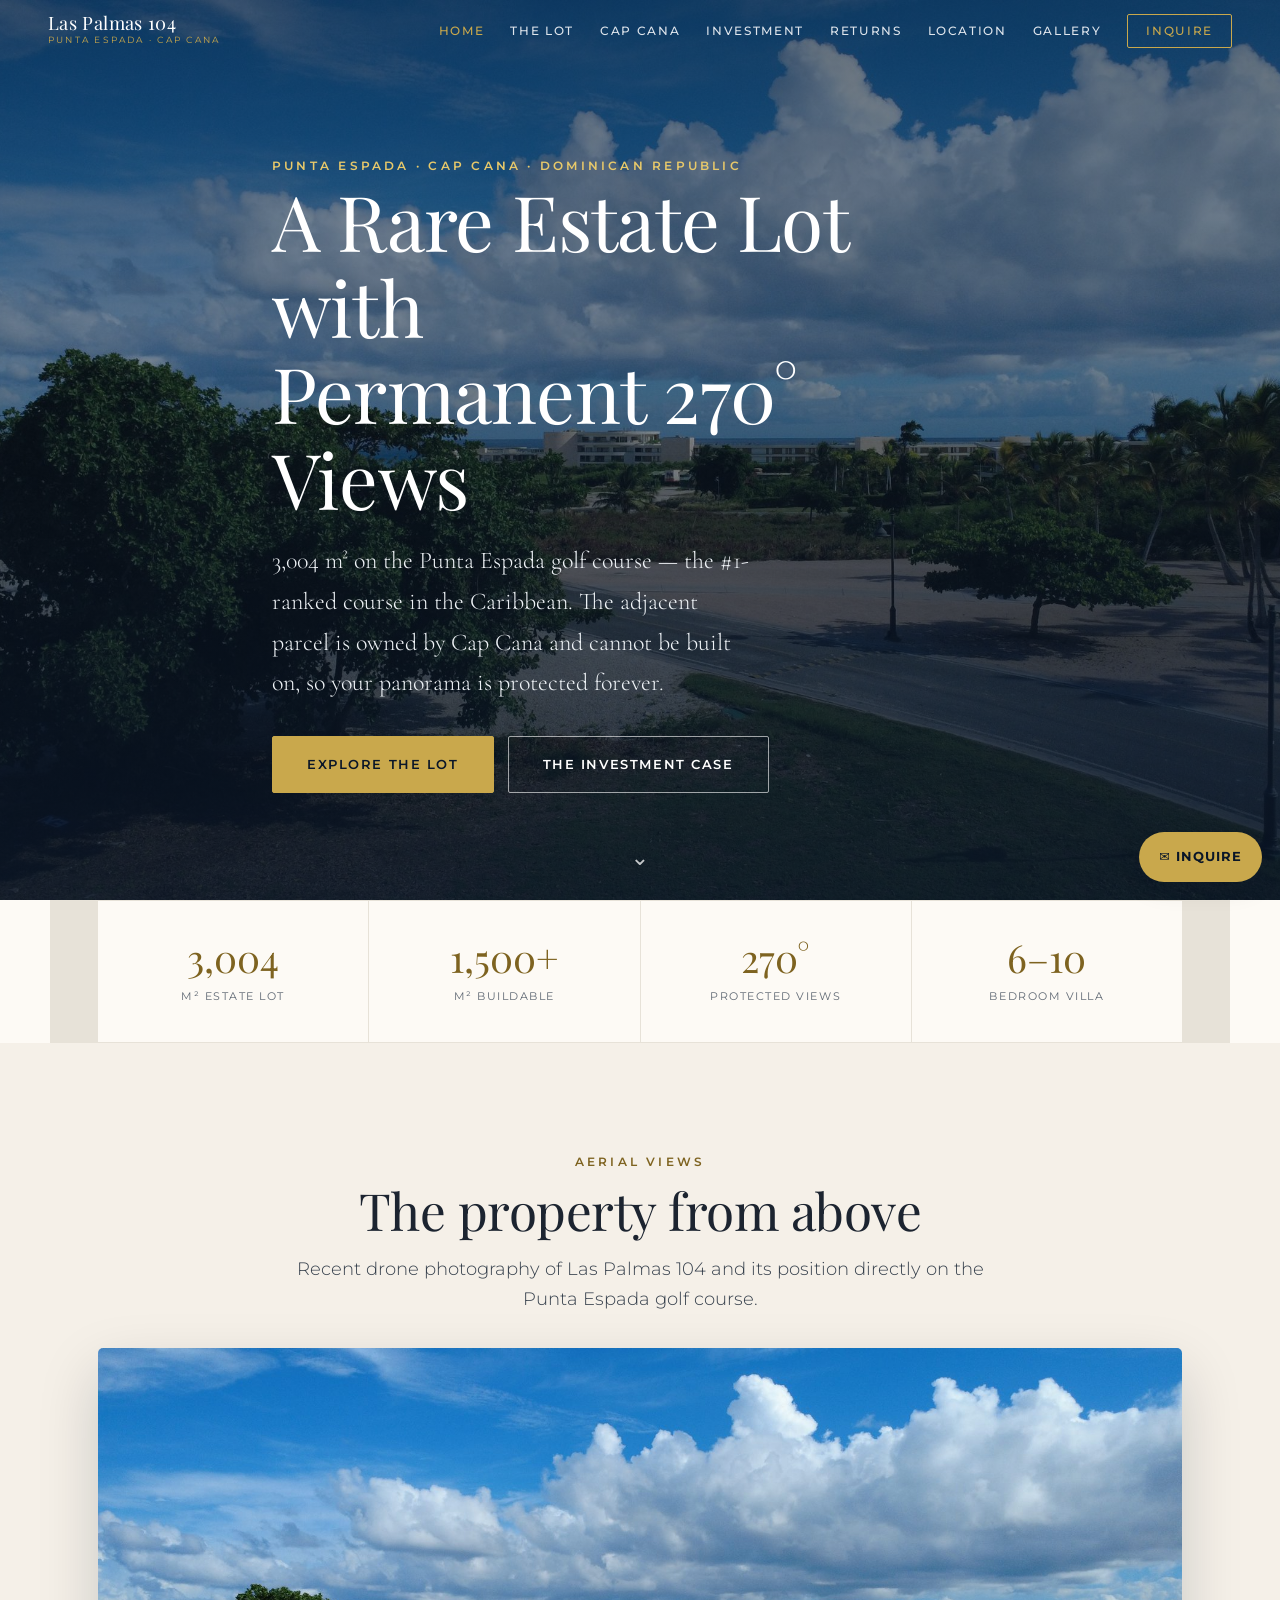
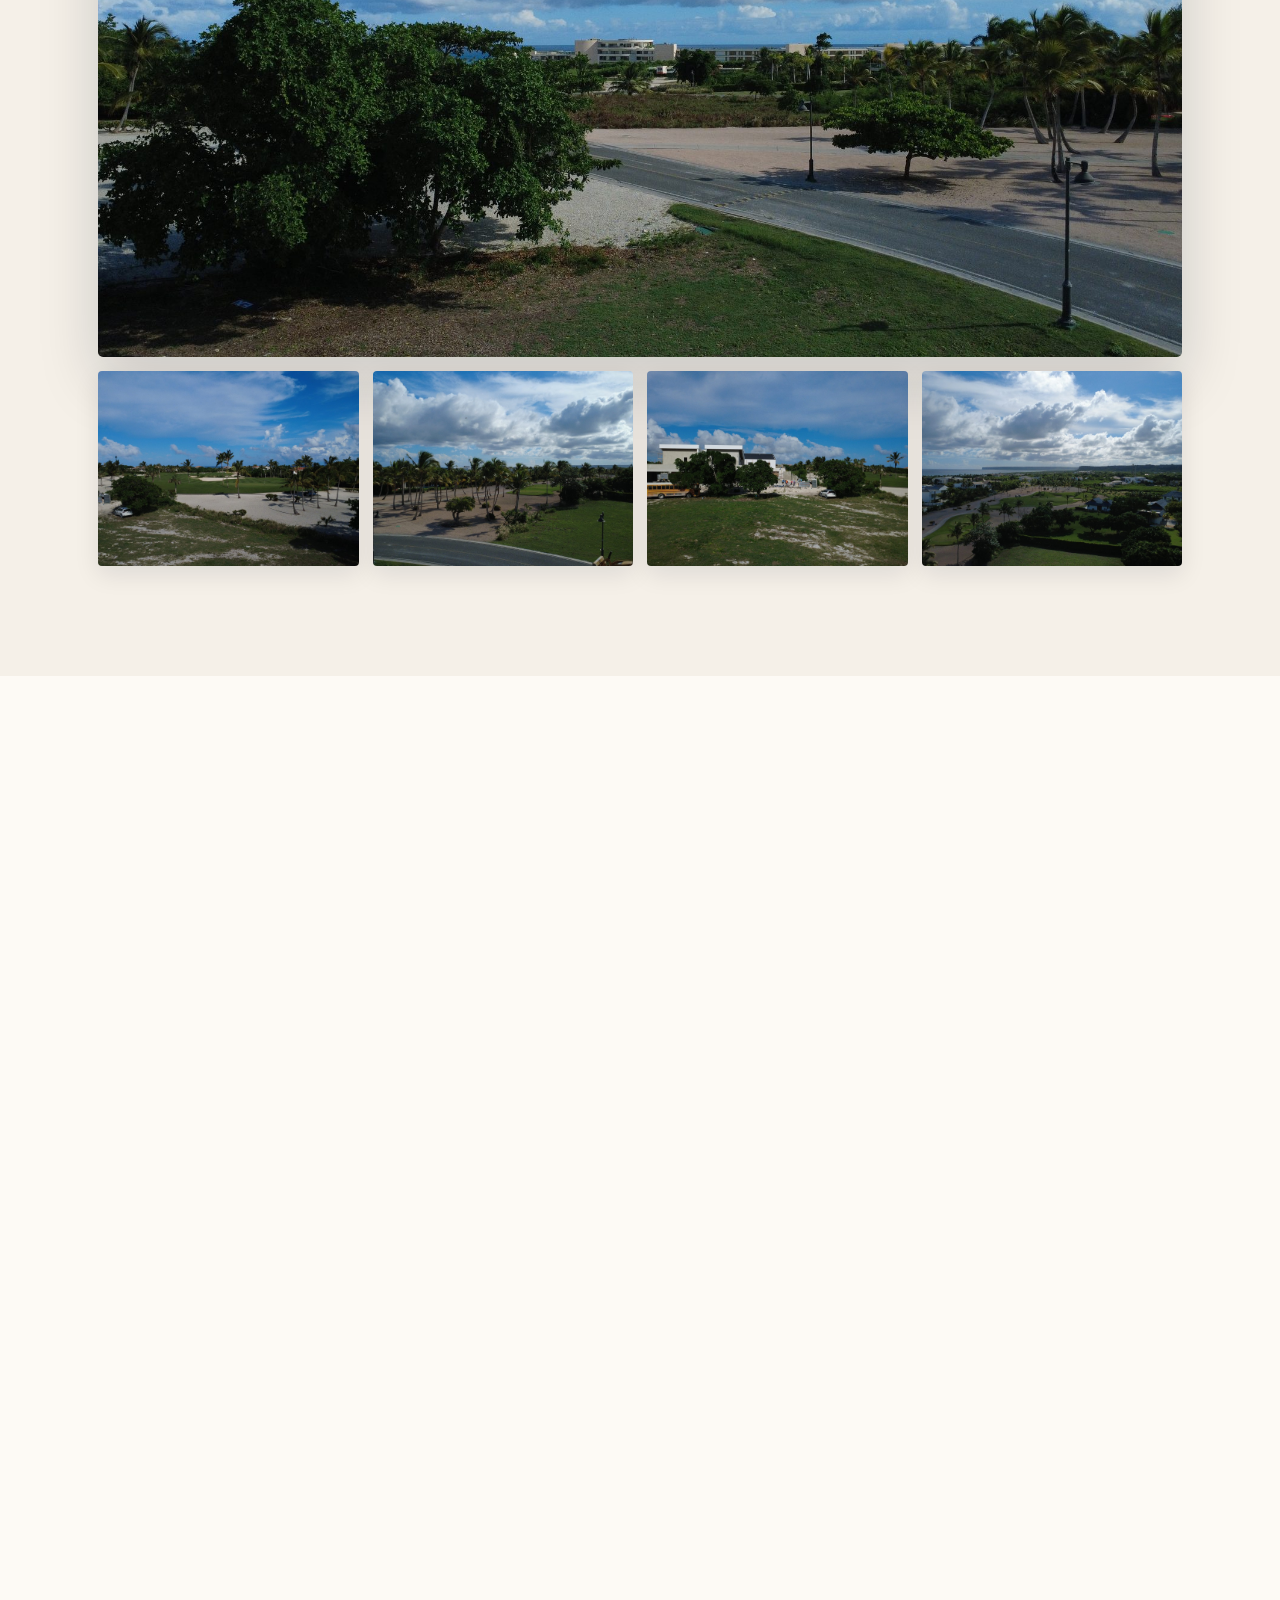
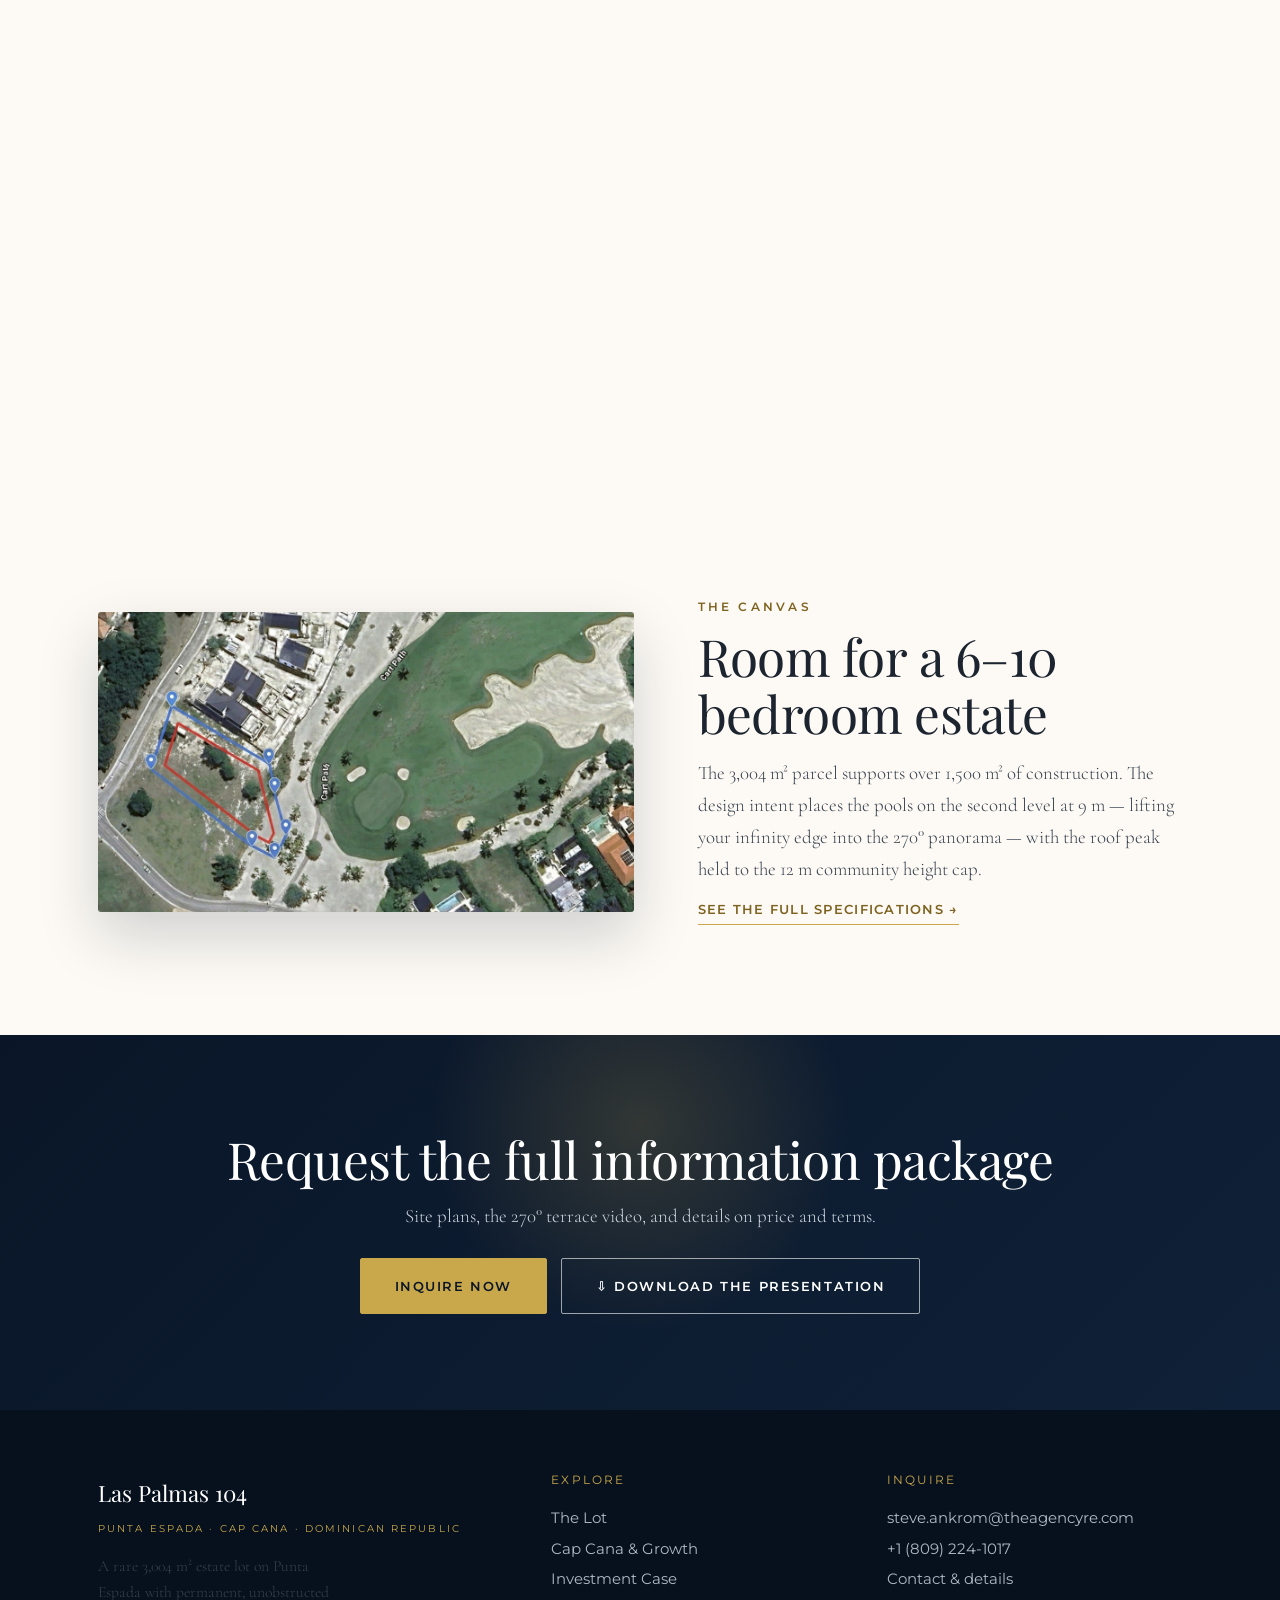
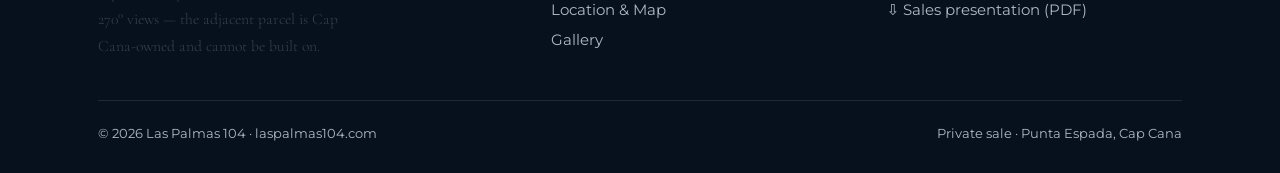
==== index.html @ 1656ba18 "Update all contact info to Steve Ankrom (The Agency), remove old email and 734 number" ====
<!DOCTYPE html>
<html lang="en">
<head>
<meta charset="UTF-8">
<meta name="viewport" content="width=device-width, initial-scale=1.0">
<title>Las Palmas 104 — Rare Estate Lot on Punta Espada, Cap Cana</title>
<meta name="description" content="A rare 3,004 m² estate lot on the Punta Espada golf course, Cap Cana — with permanent, unobstructed 270° views. Raw land in Cap Cana is nearly sold out.">
<link rel="canonical" href="https://www.laspalmas104.com/">
<meta name="robots" content="index, follow">
<meta property="og:type" content="website">
<meta property="og:title" content="Las Palmas 104 — Rare Estate Lot on Punta Espada, Cap Cana">
<meta property="og:description" content="A rare 3,004 m² estate lot on the Punta Espada golf course, Cap Cana — with permanent, unobstructed 270° views. Raw land in Cap Cana is nearly sold out.">
<meta property="og:image" content="https://www.laspalmas104.com/images/hero-lot-aerial.jpg">
<meta property="og:url" content="https://www.laspalmas104.com/">
<meta name="twitter:card" content="summary_large_image">
<link rel="stylesheet" href="assets/css/site.css">

</head>
<body>
<nav class="nav" id="nav">
  <a class="nav-logo" href="index.html"><span class="t">Las Palmas 104</span><span class="s">Punta Espada · Cap Cana</span></a>
  <ul class="nav-links"><li><a href="index.html" class="active">Home</a></li><li><a href="the-lot.html">The Lot</a></li><li><a href="cap-cana.html">Cap Cana</a></li><li><a href="investment.html">Investment</a></li><li><a href="returns.html">Returns</a></li><li><a href="location.html">Location</a></li><li><a href="gallery.html">Gallery</a></li><li><a class="nav-cta" href="contact.html">Inquire</a></li></ul>
  <button class="burger" aria-label="Menu"><span></span><span></span><span></span></button>
</nav>
<div class="mobile" id="mobile"><button class="close" aria-label="Close">&times;</button><a href="index.html">Home</a><a href="the-lot.html">The Lot</a><a href="cap-cana.html">Cap Cana</a><a href="investment.html">Investment</a><a href="returns.html">Returns</a><a href="location.html">Location</a><a href="gallery.html">Gallery</a><a href="contact.html">Contact</a></div>

<header class="hero">
  <div class="hero-bg" style="background-image:url('images/hero-property.jpg')"></div>
  <div class="hero-inner container">
    <p class="overline">Punta Espada · Cap Cana · Dominican Republic</p>
    <h1>A Rare Estate Lot with<br>Permanent 270&deg; Views</h1>
    <p class="lead">3,004 m&sup2; on the Punta Espada golf course — the #1-ranked course in the Caribbean. The adjacent parcel is owned by Cap Cana and cannot be built on, so your panorama is protected forever.</p>
    <div class="hero-cta">
      <a class="btn" href="the-lot.html">Explore the Lot</a>
      <a class="btn ghost" href="investment.html">The Investment Case</a>
    </div>
  </div>
  <div class="scroll-hint">&#8964;</div>
</header>

<section class="strip reveal">
  <div class="container strip-grid">
    <div><span class="n">3,004</span><span class="l">m&sup2; estate lot</span></div>
    <div><span class="n">1,500+</span><span class="l">m&sup2; buildable</span></div>
    <div><span class="n">270&deg;</span><span class="l">protected views</span></div>
    <div><span class="n">6&ndash;10</span><span class="l">bedroom villa</span></div>
  </div>
</section>

<section class="sec alt reveal">
  <div class="container">
    <p class="overline center">Aerial Views</p>
    <h2 class="center">The property from above</h2>
    <p class="fine center" style="font-size:1.1rem;color:#37414d;max-width:62ch;margin:6px auto 0">Recent drone photography of Las Palmas 104 and its position directly on the Punta Espada golf course.</p>
    <div class="drone-feature"><img src="images/drone-01.jpg" alt="Aerial drone view of Las Palmas 104 on Punta Espada" loading="lazy" data-lb></div>
    <div class="drone-rest">
      <img src="images/drone-02.jpg" alt="Drone view of Las Palmas 104 (2)" loading="lazy" data-lb>
      <img src="images/drone-03.jpg" alt="Drone view of Las Palmas 104 (3)" loading="lazy" data-lb>
      <img src="images/drone-04.jpg" alt="Drone view of Las Palmas 104 (4)" loading="lazy" data-lb>
      <img src="images/drone-05.jpg" alt="Drone view of Las Palmas 104 (5)" loading="lazy" data-lb>
    </div>
  </div>
</section>
<div class="lb" id="lb"><button class="lb-close" aria-label="Close">&times;</button><img src="" alt=""></div>

<section class="sec reveal">
  <div class="container split">
    <div class="split-txt">
      <p class="overline">The Opportunity</p>
      <h2>The last of the raw land, in the best address in the Caribbean</h2>
      <p>Cap Cana is a ~30,000-acre gated resort community on the eastern tip of the Dominican Republic — home to Jack Nicklaus Signature golf, a world-class marina, and the region's finest beaches. After two decades of development, more than 90% of the community's property has already sold, and undeveloped land inside the gates has become genuinely scarce.</p>
      <p>Las Palmas 104 is one of the few remaining prime parcels directly on the Punta Espada golf course. Punta Espada land has appreciated 15% or more per year over the last five years, and with raw supply now nearly exhausted, the trajectory points in one direction.</p>
      <a class="txt-link" href="cap-cana.html">See how Cap Cana has grown &rarr;</a>
    </div>
    <div class="split-img"><img src="images/gallery-01.jpg" alt="View from Las Palmas 104, Punta Espada" loading="lazy"></div>
  </div>
</section>

<section class="sec alt reveal">
  <div class="container">
    <p class="overline center">Why This Lot</p>
    <h2 class="center">Three things you cannot buy anywhere else</h2>
    <div class="cards3">
      <div class="card"><div class="ic">&#128506;</div><h3>Permanent 270&deg; views</h3><p>The parcel between Lot 104 and the road is owned by Cap Cana and is non-buildable. Your sightlines over the course and coastline can never be walled off — a rarity even in Cap Cana.</p></div>
      <div class="card"><div class="ic">&#127942;</div><h3>On the #1 course</h3><p>Punta Espada is ranked the #1 golf course in the Caribbean &amp; Mexico by GolfWeek — a Jack Nicklaus Signature layout with eight holes on the Caribbean Sea, right at your door.</p></div>
      <div class="card"><div class="ic">&#128200;</div><h3>A market still climbing</h3><p>DR tourism has roughly doubled in a decade and Cap Cana real estate has reported ~15%/yr appreciation. Raw land is the scarcest asset left.</p></div>
    </div>
  </div>
</section>

<section class="sec reveal">
  <div class="container split rev">
    <div class="split-img"><img src="images/lot-setbacks.jpg" alt="Las Palmas 104 lot lines and setbacks on Punta Espada" loading="lazy"></div>
    <div class="split-txt">
      <p class="overline">The Canvas</p>
      <h2>Room for a 6&ndash;10 bedroom estate</h2>
      <p>The 3,004 m&sup2; parcel supports over 1,500 m&sup2; of construction. The design intent places the pools on the second level at 9 m — lifting your infinity edge into the 270&deg; panorama — with the roof peak held to the 12 m community height cap.</p>
      <a class="txt-link" href="the-lot.html">See the full specifications &rarr;</a>
    </div>
  </div>
</section>

<section class="cta-band reveal">
  <div class="container">
    <h2>Request the full information package</h2>
    <p>Site plans, the 270&deg; terrace video, and details on price and terms.</p>
    <div class="cta-btns"><a class="btn" href="contact.html">Inquire Now</a><a class="btn ghost" href="downloads/Las-Palmas-104-Sales-Presentation.pdf" download>&#8681; Download the Presentation</a></div>
  </div>
</section>

<footer class="foot">
  <div class="container">
    <div class="foot-grid">
      <div class="brand"><span class="t">Las Palmas 104</span><br><span class="s">Punta Espada · Cap Cana · Dominican Republic</span>
        <p>A rare 3,004 m² estate lot on Punta Espada with permanent, unobstructed 270° views — the adjacent parcel is Cap Cana-owned and cannot be built on.</p></div>
      <div><h4>Explore</h4><a href="the-lot.html">The Lot</a><br><a href="cap-cana.html">Cap Cana &amp; Growth</a><br><a href="investment.html">Investment Case</a><br><a href="location.html">Location &amp; Map</a><br><a href="gallery.html">Gallery</a></div>
      <div><h4>Inquire</h4><a href="mailto:steve.ankrom@theagencyre.com?subject=Las%20Palmas%20104%20inquiry">steve.ankrom@theagencyre.com</a><br><a href="tel:+18092241017" target="_blank" rel="noopener">+1 (809) 224-1017</a><br><a href="contact.html">Contact &amp; details</a><br><a href="downloads/Las-Palmas-104-Sales-Presentation.pdf" download>&#8681; Sales presentation (PDF)</a></div>
    </div>
    <div class="foot-bot"><span>&copy; 2026 Las Palmas 104 · laspalmas104.com</span><span>Private sale · Punta Espada, Cap Cana</span></div>
  </div>
</footer>
<div class="float-cta"><a href="contact.html">&#9993; Inquire</a></div>
<script src="assets/js/site.js"></script>

</body>
</html>
---- assets/css/site.css ----
/* ============================================================
   LAS PALMAS 104 · Punta Espada, Cap Cana
   Sales-forward marketing site — brand-aligned with Villa Espada
   ============================================================ */
@import url('https://fonts.googleapis.com/css2?family=Cormorant+Garamond:ital,wght@0,300;0,400;0,500;0,600;1,400&family=Montserrat:wght@300;400;500;600;700&family=Playfair+Display:ital,wght@0,400;0,500;0,700;1,400&display=swap');

:root{
  --navy:#0A1628; --navy-2:#0F2138; --teal:#0E4D64;
  --gold:#C9A84C; --gold-lt:#E8C96A; --gold-dk:#7E6320;
  --cream:#F5F0E8; --ivory:#FDFAF5; --white:#fff;
  --ink:#1c2430; --gray:#5f6873; --line:#e7e2d8;
  --f-display:'Playfair Display',Georgia,serif;
  --f-serif:'Cormorant Garamond',Georgia,serif;
  --f-sans:'Montserrat',system-ui,sans-serif;
  --shadow:0 24px 60px rgba(10,22,40,.18);
  --shadow-sm:0 8px 24px rgba(10,22,40,.10);
  --maxw:1180px; --t:.4s cubic-bezier(.25,.46,.45,.94);
}
*,*::before,*::after{box-sizing:border-box;margin:0;padding:0}
html{scroll-behavior:smooth;font-size:16px}
body{font-family:var(--f-sans);background:var(--ivory);color:var(--ink);line-height:1.7;overflow-x:hidden;-webkit-font-smoothing:antialiased}
img{max-width:100%;display:block}
a{color:inherit;text-decoration:none}
ul{list-style:none}
.container{max-width:var(--maxw);margin:0 auto;padding:0 clamp(20px,5vw,48px)}
h1,h2,h3,h4{font-family:var(--f-display);font-weight:400;line-height:1.12;letter-spacing:-.01em}
h1{font-size:clamp(2.6rem,6vw,5rem)}
h2{font-size:clamp(2rem,4vw,3.2rem)}
h3{font-size:clamp(1.3rem,2.4vw,1.9rem)}
p{font-family:var(--f-serif);font-size:1.18rem;font-weight:300;color:#37414d}
.lead{font-size:clamp(1.25rem,2vw,1.5rem);color:#2b3540}
.overline{font-family:var(--f-sans);font-size:.72rem;font-weight:600;letter-spacing:.28em;text-transform:uppercase;color:var(--gold-dk)}
.overline.on-dark{color:var(--gold)}
.rule{width:64px;height:2px;background:linear-gradient(90deg,var(--gold),var(--gold-lt));margin:18px 0;border:0}
.center .rule{margin-left:auto;margin-right:auto}
.center{text-align:center}
.eyebrow-num{font-family:var(--f-display);font-size:clamp(2.4rem,5vw,3.6rem);color:var(--gold-dk);line-height:1}
.muted{color:var(--gray)}
.small{font-size:.85rem}
section{padding:clamp(64px,9vw,110px) 0}
.bg-cream{background:var(--cream)}
.bg-ivory{background:var(--ivory)}
.bg-navy{background:var(--navy);color:#eef2f6}
.bg-navy h1,.bg-navy h2,.bg-navy h3{color:#fff}
.bg-navy p{color:#c3ccd6}

/* ---- buttons ---- */
.btn{display:inline-block;font-family:var(--f-sans);font-weight:600;font-size:.82rem;letter-spacing:.12em;text-transform:uppercase;padding:16px 34px;border-radius:2px;transition:var(--t);cursor:pointer;border:1px solid transparent}
.btn-gold{background:var(--gold);color:var(--navy)}
.btn-gold:hover{background:var(--gold-lt);transform:translateY(-2px);box-shadow:var(--shadow-sm)}
.btn-ghost{border-color:rgba(255,255,255,.5);color:#fff}
.btn-ghost:hover{background:#fff;color:var(--navy)}
.btn-outline{border-color:var(--navy);color:var(--navy)}
.btn-outline:hover{background:var(--navy);color:#fff}

/* ---- nav ---- */
.nav{position:fixed;top:0;left:0;right:0;z-index:100;display:flex;align-items:center;justify-content:space-between;padding:14px clamp(20px,5vw,48px);background:rgba(10,22,40,.0);transition:var(--t)}
.nav.solid{background:rgba(10,22,40,.92);backdrop-filter:blur(12px);box-shadow:0 2px 24px rgba(0,0,0,.25)}
.nav-logo{display:flex;flex-direction:column;line-height:1}
.nav-logo .t{font-family:var(--f-display);font-size:1.15rem;color:#fff;letter-spacing:.02em}
.nav-logo .s{font-family:var(--f-sans);font-size:.58rem;letter-spacing:.24em;text-transform:uppercase;color:var(--gold);margin-top:3px}
.nav-links{display:flex;gap:26px;align-items:center}
.nav-links a{font-family:var(--f-sans);font-size:.74rem;font-weight:500;letter-spacing:.14em;text-transform:uppercase;color:#dfe5ec;transition:var(--t)}
.nav-links a:hover,.nav-links a.active{color:var(--gold)}
.nav-cta{border:1px solid var(--gold);color:var(--gold)!important;padding:9px 18px;border-radius:2px}
.nav-cta:hover{background:var(--gold);color:var(--navy)!important}
.burger{display:none;flex-direction:column;gap:5px;background:none;border:0;cursor:pointer;padding:6px}
.burger span{width:26px;height:2px;background:#fff;transition:var(--t)}
.mobile{position:fixed;inset:0;background:var(--navy);z-index:99;transform:translateX(100%);transition:var(--t);display:flex;flex-direction:column;justify-content:center;align-items:center;gap:22px}
.mobile.open{transform:translateX(0)}
.mobile a{font-family:var(--f-display);font-size:1.6rem;color:#eef2f6}
.mobile a:hover{color:var(--gold)}
.mobile .close{position:absolute;top:22px;right:26px;font-size:2rem;color:#fff;background:none;border:0;cursor:pointer}

/* ---- hero ---- */
.hero{position:relative;min-height:100vh;display:flex;align-items:center;color:#fff;overflow:hidden}
.hero-bg{position:absolute;inset:0;z-index:0}
.hero-bg img{width:100%;height:100%;object-fit:cover}
.hero-bg::after{content:"";position:absolute;inset:0;background:linear-gradient(180deg,rgba(10,22,40,.62),rgba(10,22,40,.42) 40%,rgba(10,22,40,.82))}
.hero-inner{position:relative;z-index:2;padding:120px 0 70px}
.hero h1{color:#fff;max-width:16ch}
.hero .lead{color:#eef2f6;max-width:44ch;margin:20px 0 32px}
.hero-tag{font-family:var(--f-sans);font-size:.75rem;letter-spacing:.3em;text-transform:uppercase;color:var(--gold-lt);margin-bottom:20px}
.hero-cta{display:flex;gap:14px;flex-wrap:wrap}
.scroll-cue{position:absolute;bottom:26px;left:50%;transform:translateX(-50%);z-index:2;color:#fff;font-size:.68rem;letter-spacing:.24em;text-transform:uppercase;opacity:.8;animation:bob 2.4s ease-in-out infinite}
@keyframes bob{0%,100%{transform:translate(-50%,0)}50%{transform:translate(-50%,8px)}}

/* ---- page hero (interior) ---- */
.phero{position:relative;padding:150px 0 70px;color:#fff;background:var(--navy);overflow:hidden}
.phero::before{content:"";position:absolute;inset:0;background:radial-gradient(1200px 500px at 80% -10%,rgba(201,168,76,.18),transparent 60%)}
.phero .container{position:relative;z-index:2}
.phero h1{color:#fff;max-width:20ch}
.phero p{color:#c3ccd6;max-width:60ch;margin-top:16px}

/* ---- stat strip ---- */
.stats{display:grid;grid-template-columns:repeat(4,1fr);gap:1px;background:var(--line)}
.stats .cell{background:var(--ivory);padding:34px 22px;text-align:center}
.bg-navy .stats{background:rgba(255,255,255,.08)}
.bg-navy .stats .cell{background:var(--navy)}
.stat-num{font-family:var(--f-display);font-size:clamp(2rem,4vw,2.9rem);color:var(--gold-dk);line-height:1}
.bg-navy .stat-num{color:var(--gold)}
.stat-lab{font-family:var(--f-sans);font-size:.7rem;letter-spacing:.16em;text-transform:uppercase;color:var(--gray);margin-top:10px}
.bg-navy .stat-lab{color:#9fb0c0}

/* ---- generic grids/cards ---- */
.grid{display:grid;gap:30px}
.g2{grid-template-columns:repeat(2,1fr)}
.g3{grid-template-columns:repeat(3,1fr)}
.split{display:grid;grid-template-columns:1.05fr .95fr;gap:clamp(30px,5vw,68px);align-items:center}
.split.rev .media{order:2}
.media img{width:100%;border-radius:3px;box-shadow:var(--shadow)}
.card{background:var(--white);border:1px solid var(--line);border-radius:4px;overflow:hidden;transition:var(--t)}
.card:hover{transform:translateY(-4px);box-shadow:var(--shadow)}
.card img{width:100%;aspect-ratio:16/10;object-fit:cover}
.card .body{padding:24px 24px 28px}
.card h3{font-size:1.35rem;margin-bottom:8px}
.card p{font-size:1.02rem}
.tag{display:inline-block;font-family:var(--f-sans);font-size:.64rem;font-weight:600;letter-spacing:.14em;text-transform:uppercase;color:var(--gold-dk);background:var(--cream);padding:6px 11px;border-radius:100px;margin-bottom:12px}

/* spec list */
.specs{display:grid;grid-template-columns:repeat(2,1fr);gap:1px;background:var(--line);border:1px solid var(--line)}
.specs .item{background:var(--white);padding:26px 24px}
.specs .k{font-family:var(--f-sans);font-size:.68rem;letter-spacing:.16em;text-transform:uppercase;color:var(--gray)}
.specs .v{font-family:var(--f-display);font-size:1.5rem;color:var(--navy);margin-top:6px}
.specs .v small{font-family:var(--f-serif);font-size:1rem;color:var(--gray)}

/* feature callout */
.callout{background:linear-gradient(135deg,var(--navy),var(--navy-2));color:#fff;border-radius:4px;padding:clamp(30px,5vw,54px);position:relative;overflow:hidden}
.callout::after{content:"";position:absolute;right:-60px;top:-60px;width:240px;height:240px;border-radius:50%;background:radial-gradient(circle,rgba(201,168,76,.28),transparent 70%)}
.callout h3{color:#fff}
.callout p{color:#cdd6df}

/* table */
.tbl{width:100%;border-collapse:collapse;font-family:var(--f-sans);font-size:.95rem;background:#fff}
.tbl th,.tbl td{padding:15px 16px;text-align:left;border-bottom:1px solid var(--line)}
.tbl thead th{background:var(--navy);color:#fff;font-size:.7rem;letter-spacing:.12em;text-transform:uppercase;font-weight:600}
.tbl tbody tr:nth-child(even){background:var(--cream)}
.tbl td:first-child{font-weight:600;color:var(--navy)}
.tbl .hi{color:var(--gold-dk);font-weight:700}

/* gallery */
.gallery{columns:3;column-gap:14px}
.gallery img{width:100%;margin-bottom:14px;border-radius:3px;break-inside:avoid;cursor:zoom-in;transition:var(--t)}
.gallery img:hover{opacity:.92;transform:scale(.995)}

/* video */
.vgrid{display:grid;grid-template-columns:repeat(2,1fr);gap:26px}
.vframe{position:relative;padding-bottom:56.25%;height:0;border-radius:4px;overflow:hidden;box-shadow:var(--shadow-sm);background:#000}
.vframe iframe{position:absolute;inset:0;width:100%;height:100%;border:0}
.vlink{display:flex;align-items:center;gap:14px;background:#fff;border:1px solid var(--line);border-radius:4px;padding:18px 22px;transition:var(--t)}
.vlink:hover{border-color:var(--gold);box-shadow:var(--shadow-sm)}
.vlink .play{flex:0 0 46px;height:46px;border-radius:50%;background:var(--navy);color:var(--gold);display:flex;align-items:center;justify-content:center;font-size:1rem}
.vlink b{font-family:var(--f-sans);font-size:.95rem}
.vlink span{display:block;color:var(--gray);font-size:.82rem;font-family:var(--f-sans)}

/* lightbox */
.lb{position:fixed;inset:0;background:rgba(6,12,22,.94);z-index:200;display:none;align-items:center;justify-content:center;padding:30px}
.lb.open{display:flex}
.lb img{max-width:92vw;max-height:88vh;border-radius:3px;box-shadow:var(--shadow)}
.lb .x{position:absolute;top:20px;right:26px;color:#fff;font-size:2rem;cursor:pointer;background:none;border:0}

/* map */
.map-chips{display:flex;gap:8px;flex-wrap:wrap;justify-content:center;margin-bottom:22px}
.chip{border:1px solid var(--line);background:#fff;cursor:pointer;font-family:var(--f-sans);font-weight:600;font-size:.72rem;letter-spacing:.08em;padding:9px 16px;border-radius:100px;color:#333;transition:var(--t)}
.chip:hover{border-color:var(--gold)}
.chip.on{background:var(--navy);color:#fff;border-color:var(--navy)}
#ccmap{width:100%;height:66vh;min-height:460px;border-radius:4px;box-shadow:var(--shadow-sm);background:#dfe6ea}
.mk{width:16px;height:16px;border-radius:50%;border:2.5px solid #fff;box-shadow:0 2px 8px rgba(0,0,0,.35);cursor:pointer;transition:transform .2s}
.mk:hover{transform:scale(1.4)}
.mk-lot{width:26px;height:26px;border-radius:50%;background:var(--gold);border:3px solid #fff;box-shadow:0 2px 12px rgba(0,0,0,.45);cursor:pointer;position:relative}
.mk-lot::after{content:"";position:absolute;inset:-9px;border-radius:50%;border:2px solid var(--gold);animation:pulse 2.2s ease-out infinite}
@keyframes pulse{0%{transform:scale(.6);opacity:.9}100%{transform:scale(1.6);opacity:0}}
.maplibregl-popup{max-width:280px!important}
.maplibregl-popup-content{padding:0;border-radius:10px;overflow:hidden;box-shadow:var(--shadow);font-family:var(--f-sans)}
.maplibregl-popup-content .pb{padding:13px 15px 15px}
.maplibregl-popup-content h4{font-family:var(--f-display);font-size:1.05rem;margin-bottom:4px}
.maplibregl-popup-content p{font-family:var(--f-serif);font-size:.95rem;margin:0;color:#555}
.pop-tag{display:inline-block;font-size:.6rem;font-weight:700;letter-spacing:.1em;text-transform:uppercase;color:var(--gold-dk);background:var(--cream);padding:4px 8px;border-radius:100px;margin-bottom:7px}

/* disclaimer */
.disc{background:var(--cream);border-left:3px solid var(--gold);padding:20px 24px;font-family:var(--f-sans);font-size:.85rem;color:#4a5560;border-radius:0 4px 4px 0}

/* footer */
.foot{background:#07101d;color:#aeb9c5;padding:64px 0 28px}
.foot-grid{display:grid;grid-template-columns:1.4fr 1fr 1fr;gap:40px;margin-bottom:40px}
.foot h4{font-family:var(--f-sans);font-size:.72rem;letter-spacing:.18em;text-transform:uppercase;color:var(--gold);margin-bottom:16px}
.foot a{color:#aeb9c5;font-size:.95rem;line-height:2;transition:var(--t)}
.foot a:hover{color:#fff}
.foot .brand .t{font-family:var(--f-display);font-size:1.4rem;color:#fff}
.foot .brand .s{font-family:var(--f-sans);font-size:.6rem;letter-spacing:.22em;text-transform:uppercase;color:var(--gold)}
.foot .brand p{font-size:.98rem;margin-top:14px;max-width:36ch}
.foot-bot{border-top:1px solid rgba(255,255,255,.1);padding-top:22px;display:flex;justify-content:space-between;flex-wrap:wrap;gap:10px;font-size:.8rem;font-family:var(--f-sans)}

/* reveal */
.reveal{opacity:0;transform:translateY(26px);transition:opacity .8s ease,transform .8s ease}
.reveal.in{opacity:1;transform:none}

.float-cta{position:fixed;right:18px;bottom:18px;z-index:80}
.float-cta a{display:inline-flex;align-items:center;gap:8px;background:var(--gold);color:var(--navy);font-family:var(--f-sans);font-weight:700;font-size:.8rem;letter-spacing:.08em;text-transform:uppercase;padding:14px 20px;border-radius:100px;box-shadow:var(--shadow-sm)}

@media(max-width:900px){
  .g3,.g2,.split,.vgrid,.foot-grid{grid-template-columns:1fr}
  .split.rev .media{order:0}
  .stats{grid-template-columns:repeat(2,1fr)}
  .specs{grid-template-columns:1fr}
  .gallery{columns:2}
  .nav-links{display:none}
  .burger{display:flex}
}
@media(max-width:520px){
  .gallery{columns:1}
  .stats{grid-template-columns:1fr}
}

/* ============================================================
   ADDITIONS — align stylesheet with generated markup
   ============================================================ */

/* buttons: base is solid gold; .ghost is outline (light on dark bands) */
.btn{background:var(--gold);color:var(--navy);border-color:var(--gold)}
.btn:hover{background:var(--gold-lt);transform:translateY(-2px);box-shadow:var(--shadow-sm)}
.btn.ghost{background:transparent;border:1px solid var(--navy);color:var(--navy)}
.btn.ghost:hover{background:var(--navy);color:#fff}
.hero .btn.ghost,.cta-band .btn.ghost,.phero .btn.ghost{border-color:rgba(255,255,255,.6);color:#fff}
.hero .btn.ghost:hover,.cta-band .btn.ghost:hover,.phero .btn.ghost:hover{background:#fff;color:var(--navy)}

/* section helpers */
.sec{}
.sec.alt,.strip.alt{background:var(--cream)}
.narrow{max-width:840px;margin-left:auto;margin-right:auto}
.center{text-align:center}
h2.center{margin-bottom:14px}
.overline.center{display:block;margin-bottom:10px}
.fine{font-family:var(--f-sans);font-size:.8rem;color:var(--gray);margin-top:14px}
.fine.center{text-align:center}
.txt-link{display:inline-block;margin-top:14px;font-family:var(--f-sans);font-size:.8rem;font-weight:600;letter-spacing:.1em;text-transform:uppercase;color:var(--gold-dk);border-bottom:1px solid var(--gold);padding-bottom:3px;transition:var(--t)}
.txt-link:hover{color:var(--navy)}

/* hero refinements */
.hero .overline,.phero .overline,.cta-band .overline{color:var(--gold-lt)}
.scroll-hint{position:absolute;bottom:24px;left:50%;transform:translateX(-50%);z-index:2;color:#fff;font-size:1.4rem;opacity:.75;animation:bob 2.4s ease-in-out infinite}
.phero.short{padding:140px 0 60px}

/* stat strips */
.strip{padding:0}
.strip .strip-grid{display:grid;grid-template-columns:repeat(4,1fr);gap:1px;background:var(--line);border-block:1px solid var(--line)}
.strip.alt .strip-grid{background:#e5ddcd}
.strip-grid>div{background:var(--ivory);padding:36px 20px;text-align:center}
.strip.alt .strip-grid>div{background:var(--cream)}
.strip-grid .n{display:block;font-family:var(--f-display);font-size:clamp(1.5rem,3vw,2.4rem);color:var(--gold-dk);line-height:1.05}
.strip-grid .l{display:block;font-family:var(--f-sans);font-size:.68rem;letter-spacing:.14em;text-transform:uppercase;color:var(--gray);margin-top:10px}

/* split image treatment */
.split-img img{border-radius:3px;box-shadow:var(--shadow);width:100%}
.split-txt .overline{display:block;margin-bottom:10px}
.split-txt h2{margin-bottom:14px}
.split-txt p+p{margin-top:14px}

/* 3-up cards */
.cards3{display:grid;grid-template-columns:repeat(3,1fr);gap:28px;margin-top:36px}
.cards3 .card{background:#fff;border:1px solid var(--line);border-radius:4px;overflow:hidden;transition:var(--t)}
.cards3 .card:hover{transform:translateY(-4px);box-shadow:var(--shadow)}
.card .ic{font-size:2rem;padding:26px 24px 0}
.card h3{padding:0 24px;margin:12px 0 8px;font-size:1.35rem}
.card p{padding:0 24px 26px;font-size:1.02rem}
.card.img img{aspect-ratio:16/10;object-fit:cover;width:100%}
.card.img .card-b{padding:22px 24px 26px}
.card.img .card-b h3{padding:0;margin:0 0 8px}
.card.img .card-b p{padding:0}

/* specs */
.specs .spec{background:#fff;padding:26px 24px}

/* callout */
.callout{display:flex;gap:22px;align-items:flex-start}
.callout-ic{font-size:2rem;line-height:1;flex:0 0 auto}
.callout h3{margin-bottom:8px}

/* two-image figures */
.two-img{display:grid;grid-template-columns:1fr 1fr;gap:26px;margin-top:36px}
.two-img figure{background:#fff;border:1px solid var(--line);border-radius:4px;overflow:hidden}
.two-img img{width:100%;cursor:zoom-in}
.two-img figcaption{font-family:var(--f-sans);font-size:.82rem;color:var(--gray);padding:14px 18px}

/* video */
.videos{display:grid;grid-template-columns:1fr 1fr;gap:26px;margin-top:36px}
.vlinks{display:flex;flex-wrap:wrap;gap:14px 30px;justify-content:center;margin-top:26px}
.vlinks a{font-family:var(--f-sans);font-size:.82rem;font-weight:600;letter-spacing:.08em;text-transform:uppercase;color:var(--gold-dk)}
.vlinks a:hover{color:var(--navy)}
.vlink-card{display:flex;background:linear-gradient(135deg,var(--navy),var(--navy-2));border-radius:4px;overflow:hidden;padding:clamp(30px,5vw,50px)}
.vlink-card .overline{color:var(--gold-lt);display:block;margin-bottom:10px}
.vlink-card h2{color:#fff;margin-bottom:12px}
.vlink-card p{color:#cdd6df;margin-bottom:22px;max-width:52ch}

/* masonry gallery */
.masonry{columns:3;column-gap:14px}
.masonry img{width:100%;margin-bottom:14px;border-radius:3px;break-inside:avoid;cursor:zoom-in;transition:var(--t)}
.masonry img:hover{opacity:.92}
.lb-close{position:absolute;top:20px;right:26px;color:#fff;font-size:2rem;cursor:pointer;background:none;border:0;z-index:2}

/* map chips */
.chips{display:flex;gap:8px;flex-wrap:wrap;justify-content:center;margin-bottom:22px}
.chip.active{background:var(--navy);color:#fff;border-color:var(--navy)}
.ccmap{width:100%;height:66vh;min-height:460px;border-radius:4px;box-shadow:var(--shadow-sm);background:#dfe6ea}

/* distances */
.dist-grid{display:grid;grid-template-columns:repeat(3,1fr);gap:1px;background:var(--line);border:1px solid var(--line);margin-top:36px}
.dist{background:#fff;padding:22px 24px;display:flex;flex-direction:column;gap:4px}
.dist .k{font-family:var(--f-serif);font-size:1.15rem;color:var(--navy)}
.dist .v{font-family:var(--f-sans);font-size:.75rem;font-weight:600;letter-spacing:.1em;text-transform:uppercase;color:var(--gold-dk)}

/* table highlight row */
.tbl tr.hl{background:#f4e9c9}
.tbl tr.hl td{color:var(--navy)}
.tbl tr.hl td:first-child{color:var(--gold-dk)}

/* CTA band */
.cta-band{background:linear-gradient(135deg,var(--navy),var(--navy-2));color:#fff;text-align:center;padding:clamp(56px,8vw,96px) 0;position:relative;overflow:hidden}
.cta-band::after{content:"";position:absolute;left:50%;top:-120px;width:420px;height:420px;transform:translateX(-50%);border-radius:50%;background:radial-gradient(circle,rgba(201,168,76,.20),transparent 70%)}
.cta-band .container{position:relative;z-index:2}
.cta-band h2{color:#fff;margin-bottom:12px}
.cta-band p{color:#cdd6df;margin-bottom:26px}

/* contact */
.contact-btns{display:flex;flex-wrap:wrap;gap:14px;margin:24px 0 8px}
.panel{background:#fff;border:1px solid var(--line);border-radius:4px;padding:30px 32px}
.panel h3{margin-bottom:16px}
.ticks li{font-family:var(--f-serif);font-size:1.1rem;padding:9px 0 9px 30px;position:relative;border-bottom:1px solid var(--line)}
.ticks li:last-child{border-bottom:0}
.ticks li::before{content:"\2713";position:absolute;left:0;color:var(--gold-dk);font-weight:700}

@media(max-width:900px){
  .cards3,.two-img,.videos,.dist-grid{grid-template-columns:1fr}
  .strip .strip-grid{grid-template-columns:repeat(2,1fr)}
  .masonry{columns:2}
  .vlink-card{flex-direction:column}
}
@media(max-width:520px){
  .masonry{columns:1}
  .strip .strip-grid{grid-template-columns:1fr}
}

/* background sizing + legibility scrims for inline background-image headers */
.hero-bg{background-size:cover;background-position:center;background-repeat:no-repeat}
.phero{background-size:cover;background-position:center;background-repeat:no-repeat}
.phero::before{background:linear-gradient(180deg,rgba(10,22,40,.55),rgba(10,22,40,.78)),radial-gradient(1200px 500px at 80% -10%,rgba(201,168,76,.20),transparent 60%)}

/* ============ Returns calculator ============ */
.calc{display:grid;grid-template-columns:minmax(0,430px) 1fr;gap:40px;align-items:start}
.calc-inputs{background:#fff;border:1px solid var(--line);border-radius:6px;padding:30px 28px}
.calc-inputs>.overline{display:block;margin-bottom:6px}
.calc-inputs h2{font-size:1.8rem;margin-bottom:22px}
.fld{margin-bottom:20px}
.fld-top{display:flex;justify-content:space-between;align-items:center;margin-bottom:9px;gap:12px}
.fld label{font-family:var(--f-sans);font-size:.82rem;font-weight:600;letter-spacing:.02em;color:var(--navy)}
.fld label .opt{color:var(--gray);font-weight:500;font-size:.74rem}
.num{display:inline-flex;align-items:center;gap:2px;font-family:var(--f-sans);background:var(--cream);border:1px solid var(--line);border-radius:4px;padding:4px 9px}
.num>span{color:var(--gold-dk);font-weight:700;font-size:.9rem}
.num input{width:100px;border:0;background:transparent;font-family:var(--f-sans);font-weight:700;font-size:.92rem;color:var(--navy);text-align:right;-moz-appearance:textfield}
.num.wide input{width:112px}
.num.sm input{width:50px}
.num input:focus{outline:none}
.num .suf{font-size:.76rem;color:var(--gray);font-weight:600;margin-left:2px}
.num input::-webkit-outer-spin-button,.num input::-webkit-inner-spin-button{-webkit-appearance:none;margin:0}
input[type=range]{width:100%;accent-color:var(--gold);cursor:pointer;height:4px;margin:0}
#reset{margin-top:8px;font-size:.72rem;padding:12px 22px}

.calc-out{position:sticky;top:88px}
.rhero{background:linear-gradient(135deg,var(--navy),var(--navy-2));color:#fff;border-radius:6px;padding:30px 32px;text-align:center;position:relative;overflow:hidden}
.rhero::after{content:"";position:absolute;right:-70px;top:-70px;width:220px;height:220px;border-radius:50%;background:radial-gradient(circle,rgba(201,168,76,.30),transparent 70%)}
.rhero .overline{color:var(--gold-lt);display:block;margin-bottom:8px;position:relative;z-index:2}
.rhero .big{font-family:var(--f-display);font-size:clamp(2.4rem,5vw,3.4rem);color:#fff;line-height:1;position:relative;z-index:2}
.rhero .rsub{font-family:var(--f-sans);font-size:.9rem;color:#cdd6df;margin-top:12px;position:relative;z-index:2}
.rhero .rsub b{color:var(--gold-lt);font-weight:700}
.bd{background:#fff;border:1px solid var(--line);border-radius:6px;margin-top:18px;overflow:hidden}
.bd-row{display:flex;justify-content:space-between;gap:16px;padding:12px 22px;font-family:var(--f-sans);font-size:.92rem;border-bottom:1px solid var(--line)}
.bd-row span:first-child{color:var(--gray)}
.bd-row span:last-child{font-weight:600;color:var(--navy)}
.bd-row.total{background:var(--cream)}
.bd-row.total span{color:var(--navy);font-weight:700}
.bd-row.profit{background:#faf4e2}
.bd-row.profit span:last-child{color:var(--gold-dk);font-weight:800}
.bd-row:last-child{border-bottom:0}
.bars{margin-top:18px;display:flex;flex-direction:column;gap:12px}
.bar{display:flex;align-items:center;gap:12px}
.bar .bl{flex:0 0 72px;font-family:var(--f-sans);font-size:.7rem;letter-spacing:.1em;text-transform:uppercase;color:var(--gray)}
.track{flex:1;height:16px;background:#eef1f4;border-radius:100px;overflow:hidden;display:flex}
.fill{height:100%;transition:width .25s ease}
.fill.inv{background:var(--navy)}
.fill.res{background:#5b6b7d}
.fill.prof{background:linear-gradient(90deg,var(--gold),var(--gold-lt))}
.calc-out .fine{padding:0 4px}
@media(max-width:900px){.calc{grid-template-columns:1fr}.calc-out{position:static}}

/* ============ Drone showcase ============ */
.drone-feature{margin-top:34px}
.drone-feature img{width:100%;border-radius:5px;cursor:zoom-in;box-shadow:var(--shadow);display:block}
.drone-rest{display:grid;grid-template-columns:repeat(4,1fr);gap:14px;margin-top:14px}
.drone-rest img{width:100%;aspect-ratio:4/3;object-fit:cover;border-radius:4px;cursor:zoom-in;box-shadow:var(--shadow-sm);transition:var(--t)}
.drone-rest img:hover,.drone-feature img:hover{opacity:.93}
@media(max-width:700px){.drone-rest{grid-template-columns:repeat(2,1fr)}}

/* paired CTA buttons */
.cta-btns{display:flex;gap:14px;justify-content:center;flex-wrap:wrap}
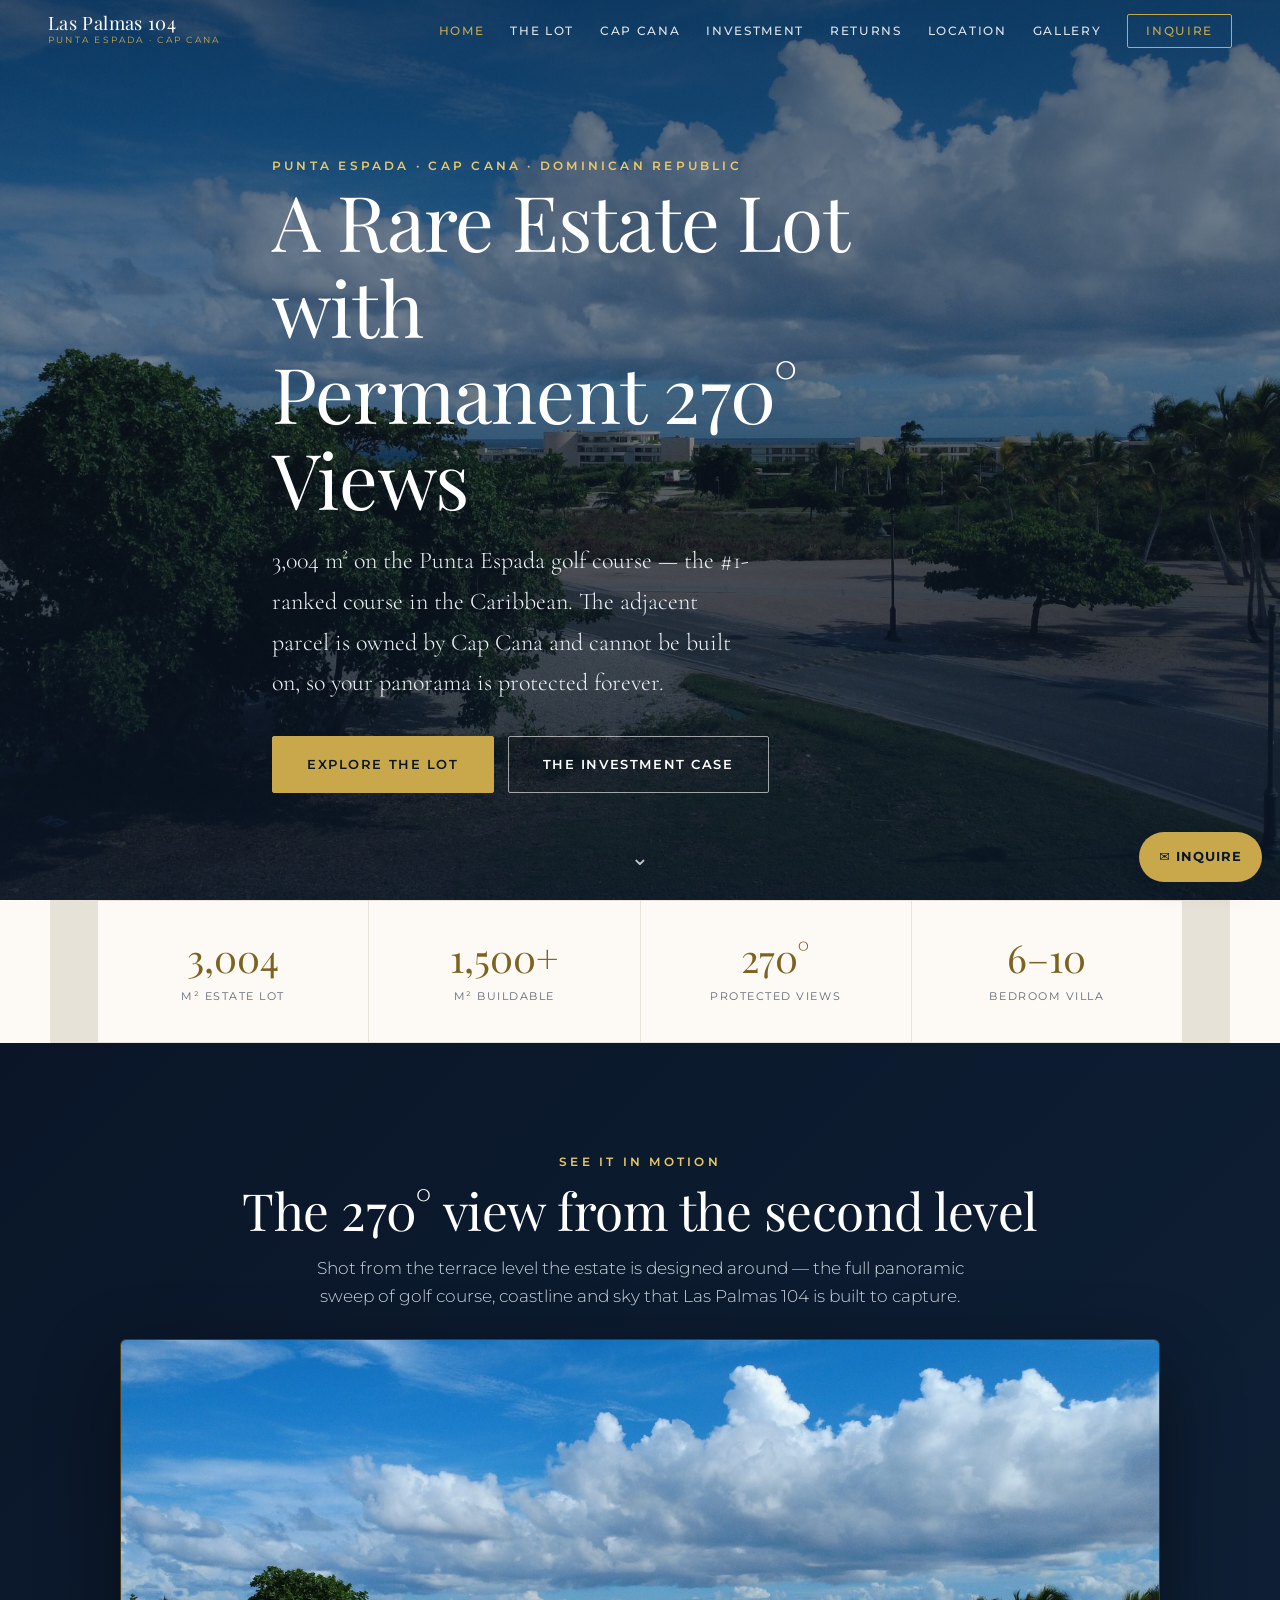
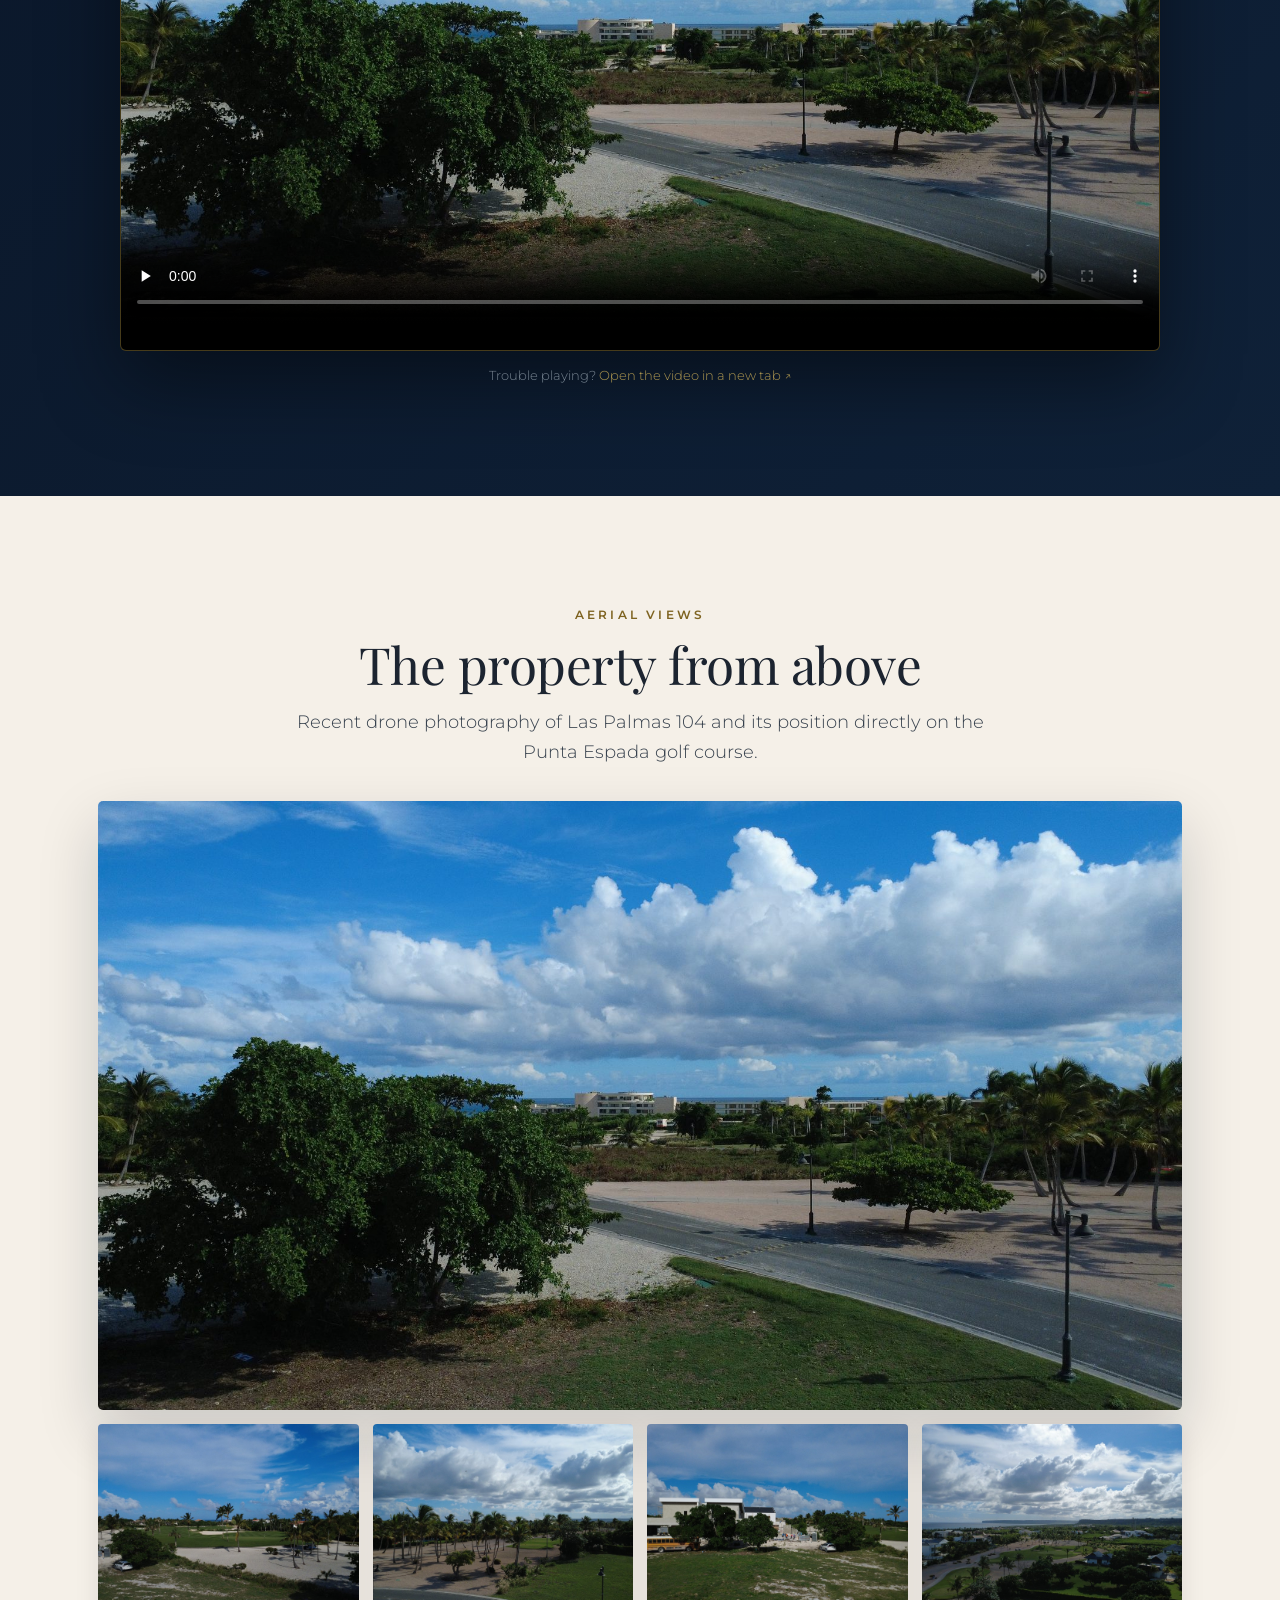
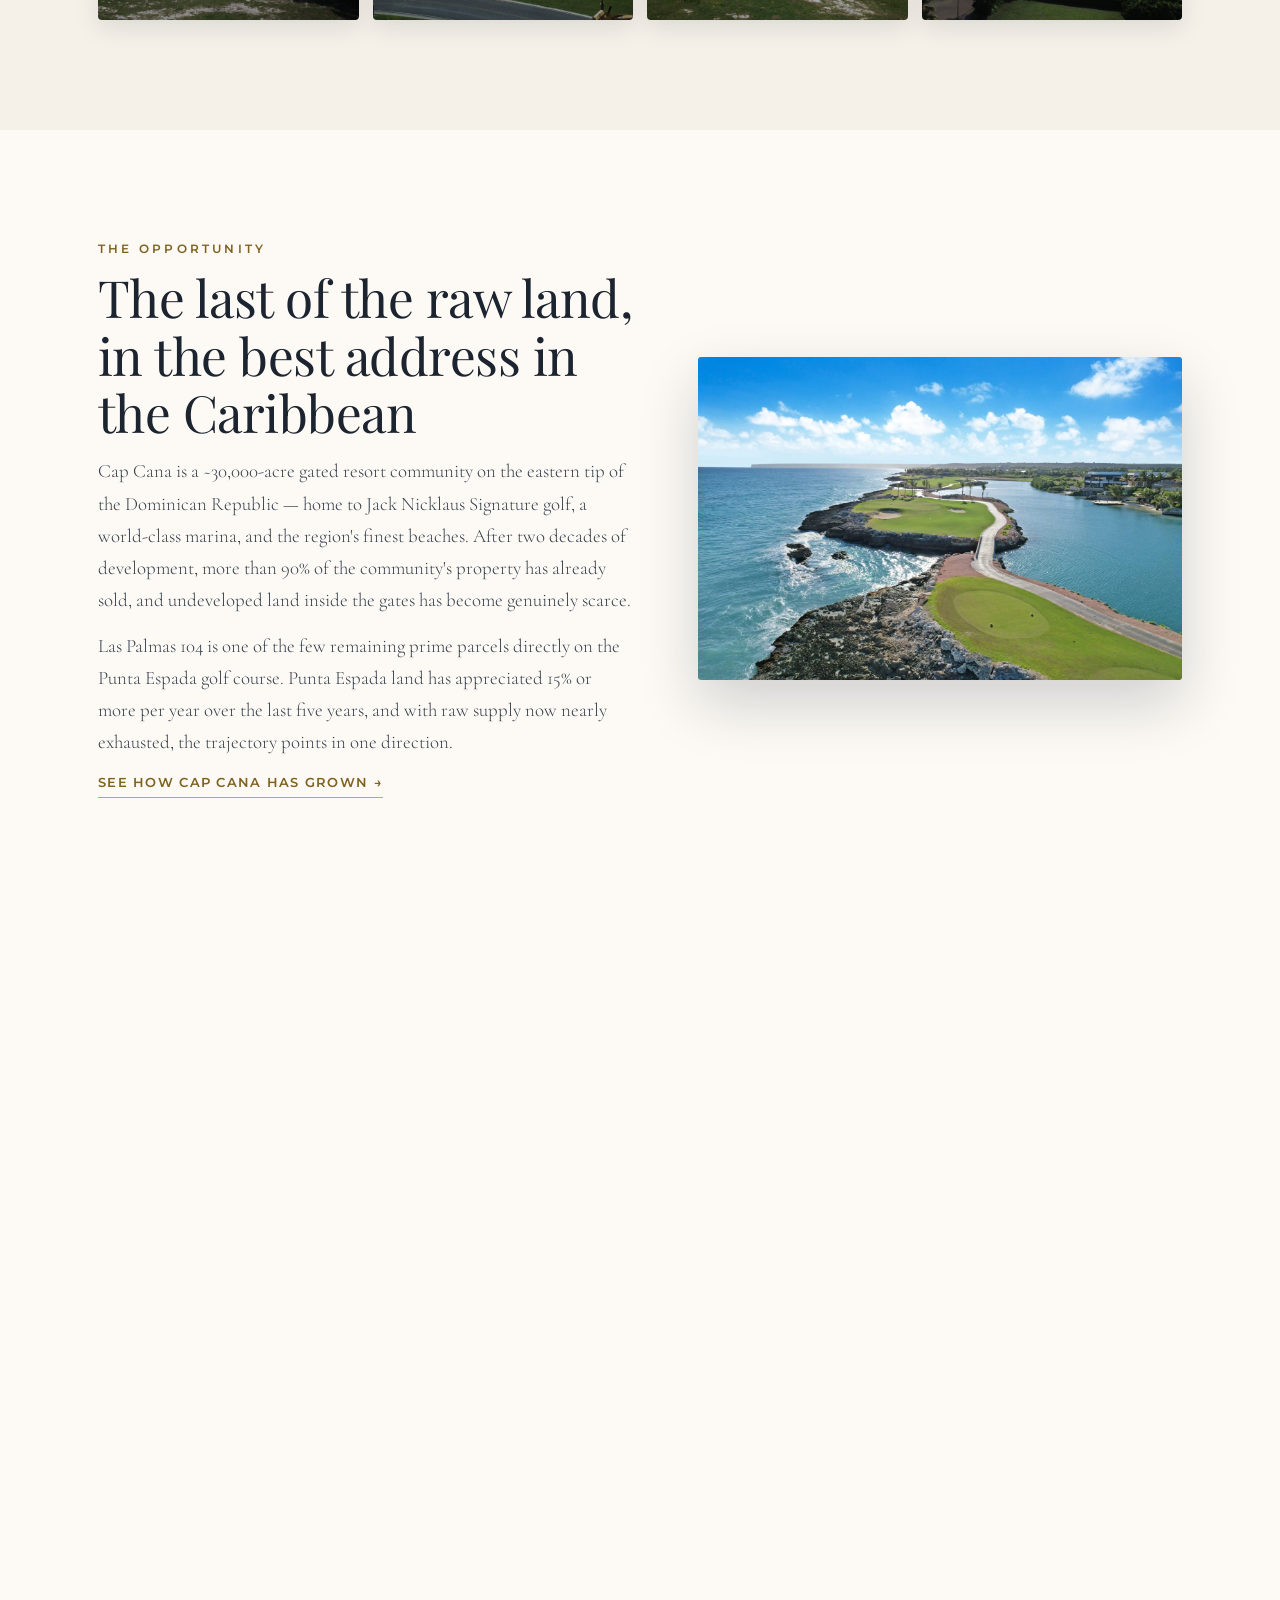
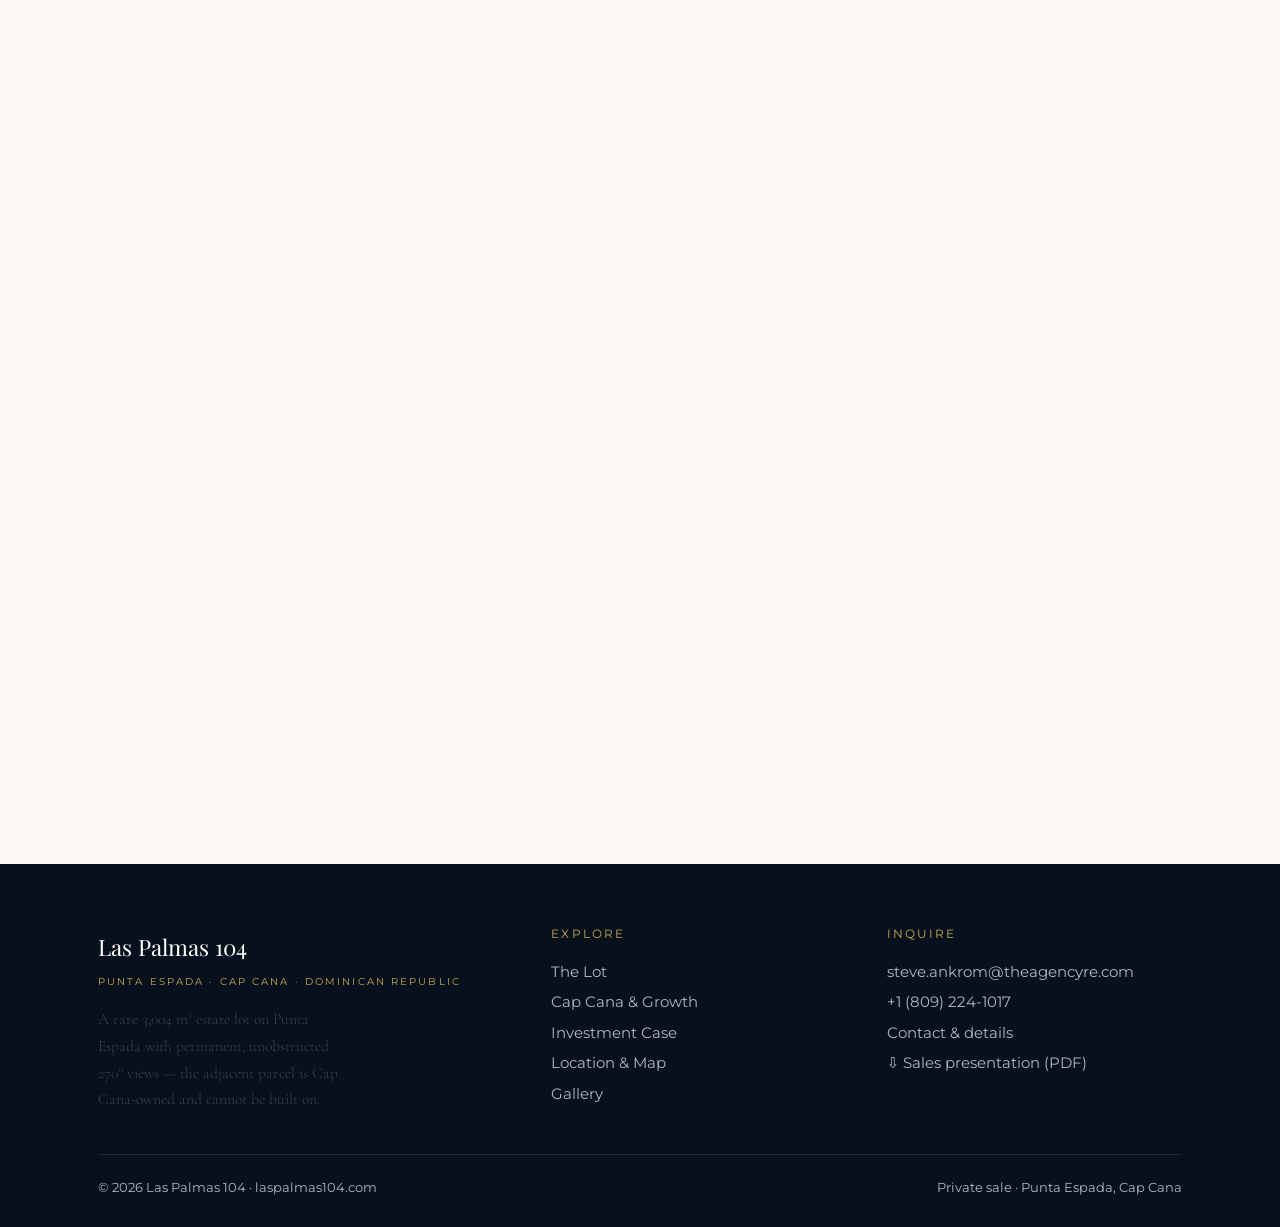
==== commit 6291440b: "Make drone video prominent: inline players on home, the-lot, gallery" ====
--- a/index.html
+++ b/index.html
@@ -44,6 +44,20 @@
     <div><span class="n">1,500+</span><span class="l">m&sup2; buildable</span></div>
     <div><span class="n">270&deg;</span><span class="l">protected views</span></div>
     <div><span class="n">6&ndash;10</span><span class="l">bedroom villa</span></div>
+  </div>
+</section>
+
+<section class="sec videofeat reveal">
+  <div class="container" style="text-align:center">
+    <p class="overline center" style="color:var(--gold-lt)">See It In Motion</p>
+    <h2 class="center" style="color:#fff">The 270&deg; view from the second level</h2>
+    <p class="fine center" style="color:#cdd6df;max-width:60ch;margin:6px auto 0;font-size:1.05rem">Shot from the terrace level the estate is designed around &mdash; the full panoramic sweep of golf course, coastline and sky that Las Palmas 104 is built to capture.</p>
+    <div class="vframe">
+      <video controls preload="none" playsinline poster="images/drone-01.jpg">
+        <source src="https://www.dropbox.com/scl/fi/nsrdjg2rs1x0nciq29i6c/Best-Video-Of-2nd-Level-104.MP4?rlkey=jdd1nyrxbta5b5m6q057wtjho&amp;raw=1" type="video/mp4">
+      </video>
+    </div>
+    <p class="fine center vnote" style="color:#9fb0c0">Trouble playing? <a href="https://www.dropbox.com/scl/fi/nsrdjg2rs1x0nciq29i6c/Best-Video-Of-2nd-Level-104.MP4?rlkey=jdd1nyrxbta5b5m6q057wtjho&amp;dl=0" target="_blank" rel="noopener" style="color:var(--gold-lt)">Open the video in a new tab &#8599;</a></p>
   </div>
 </section>
 
--- a/assets/css/site.css
+++ b/assets/css/site.css
@@ -402,3 +402,10 @@
 
 /* paired CTA buttons */
 .cta-btns{display:flex;gap:14px;justify-content:center;flex-wrap:wrap}
+
+
+/* --- Prominent inline video --- */
+.videofeat{background:linear-gradient(135deg,var(--navy),var(--navy-2))}
+.vframe{max-width:1040px;margin:28px auto 0;border-radius:6px;overflow:hidden;background:#000;box-shadow:0 30px 80px rgba(0,0,0,.45);border:1px solid rgba(201,168,76,.35)}
+.vframe video{width:100%;height:auto;display:block}
+.vnote{margin-top:14px;font-size:.8rem}
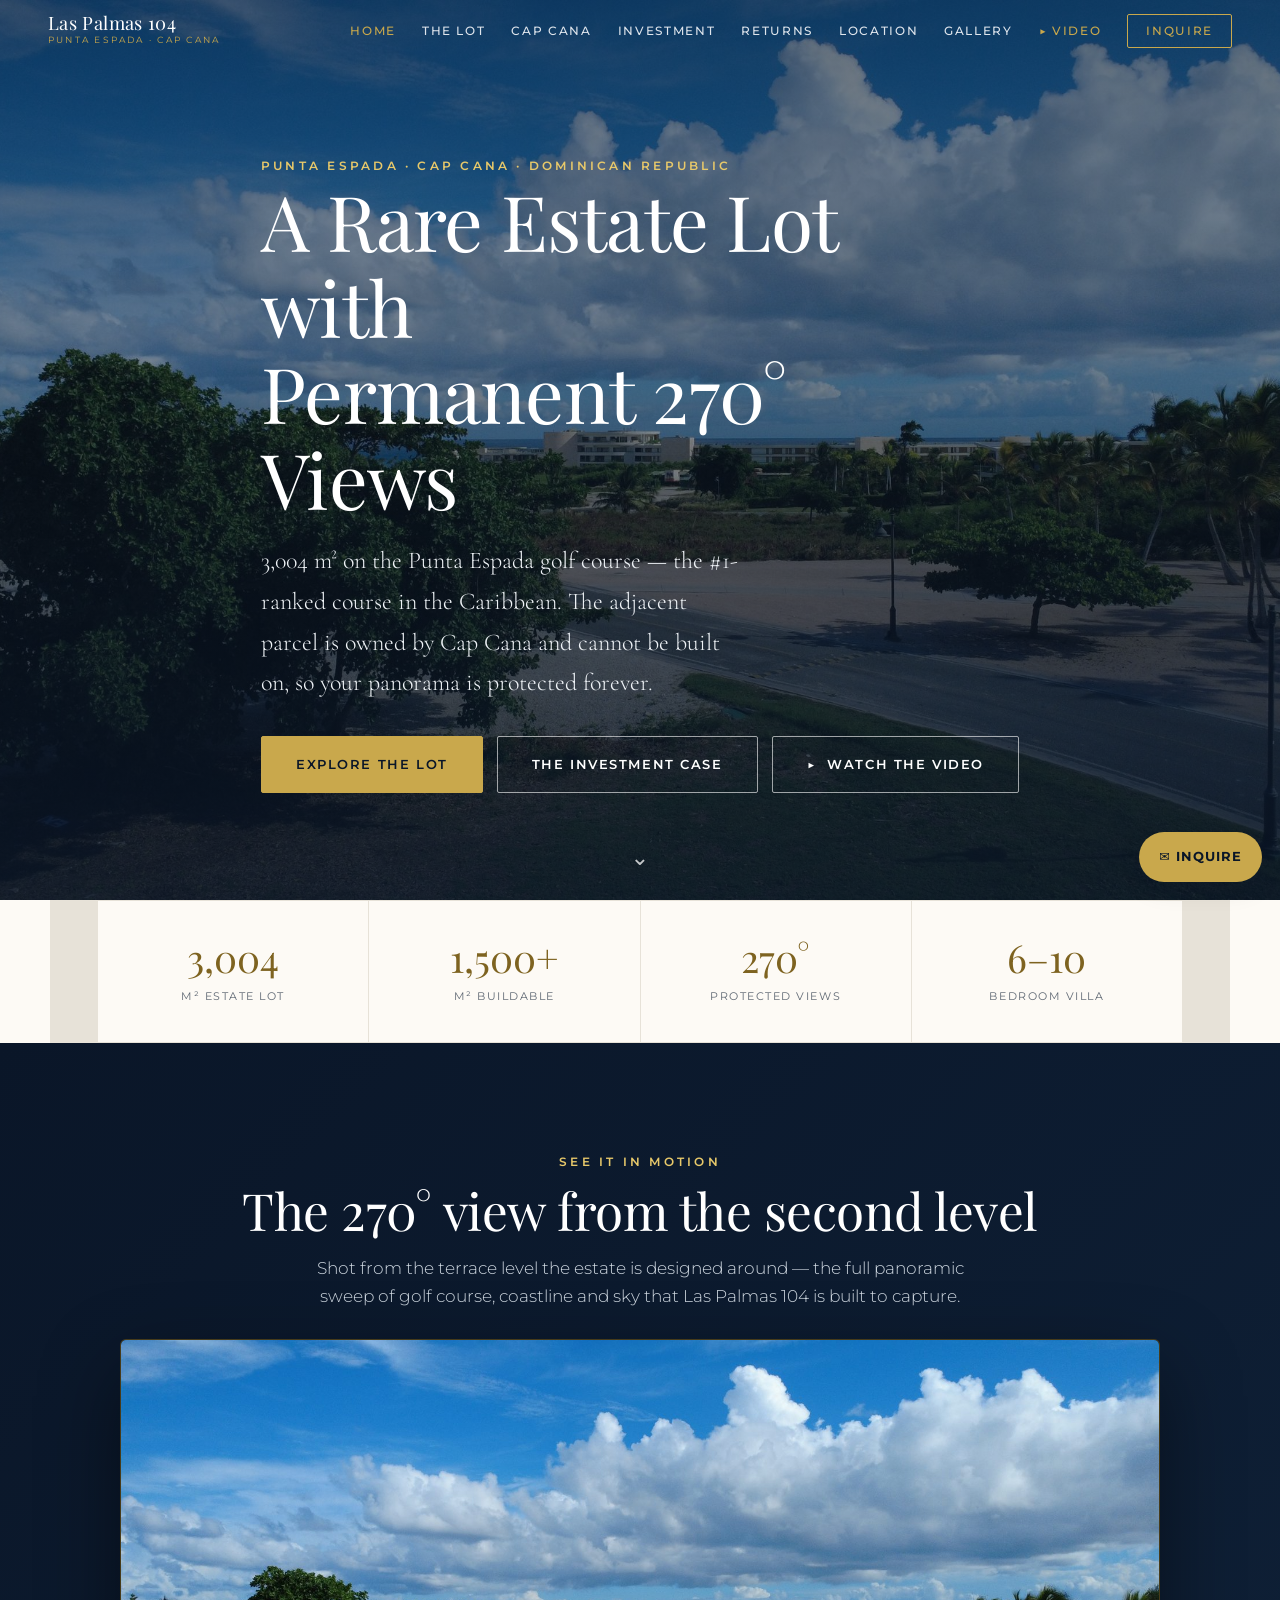
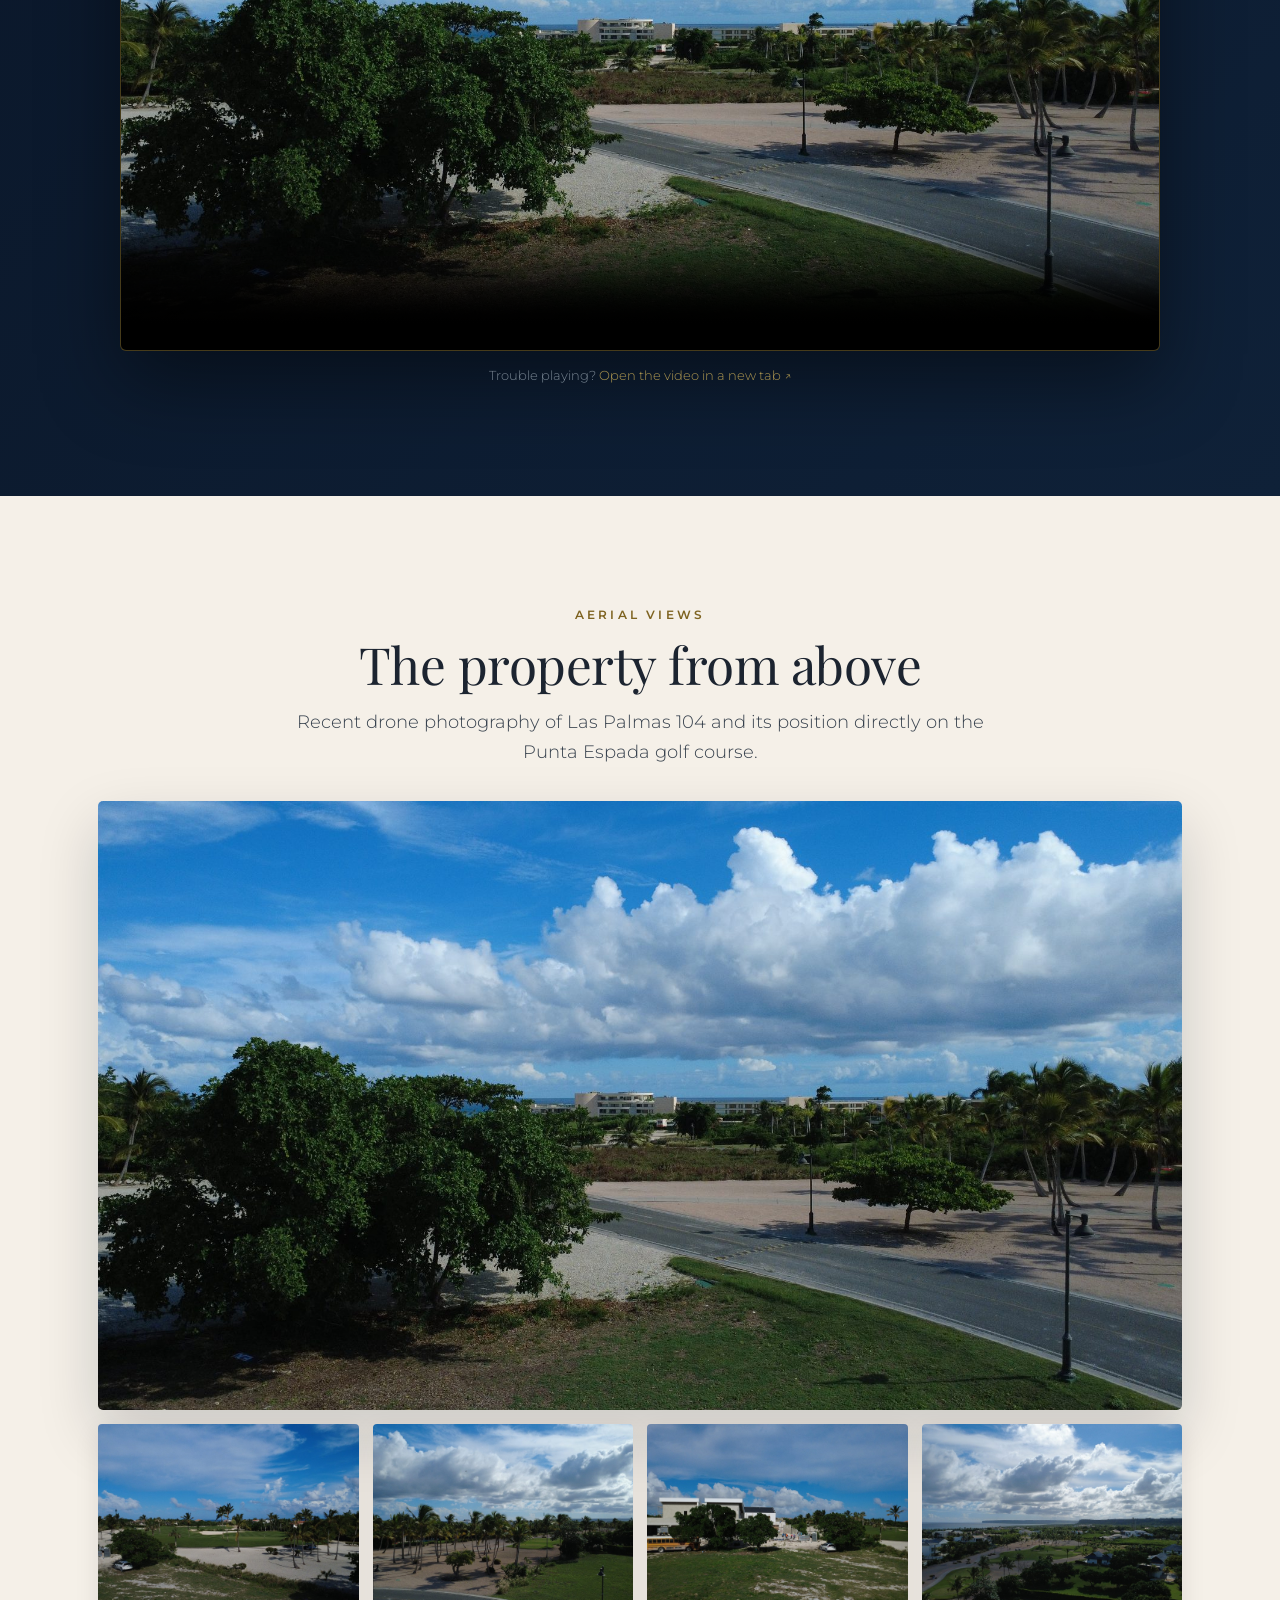
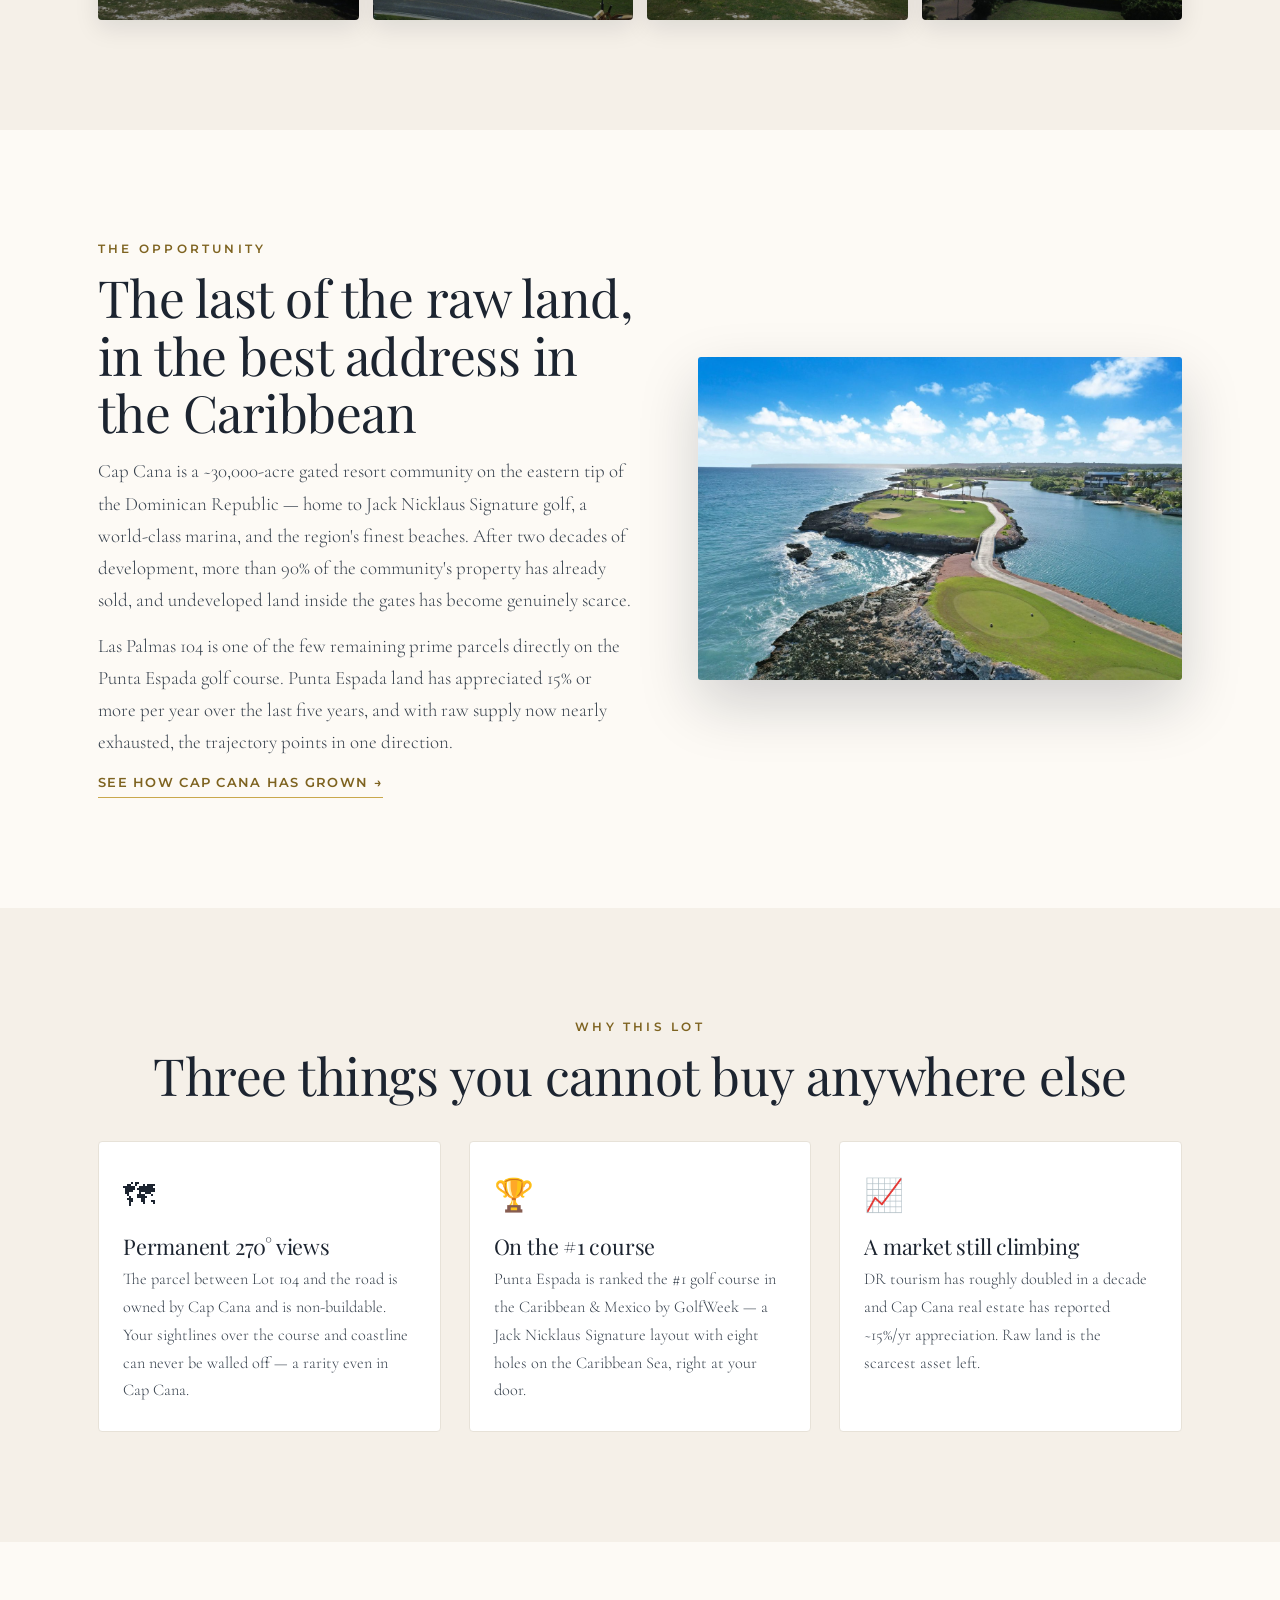
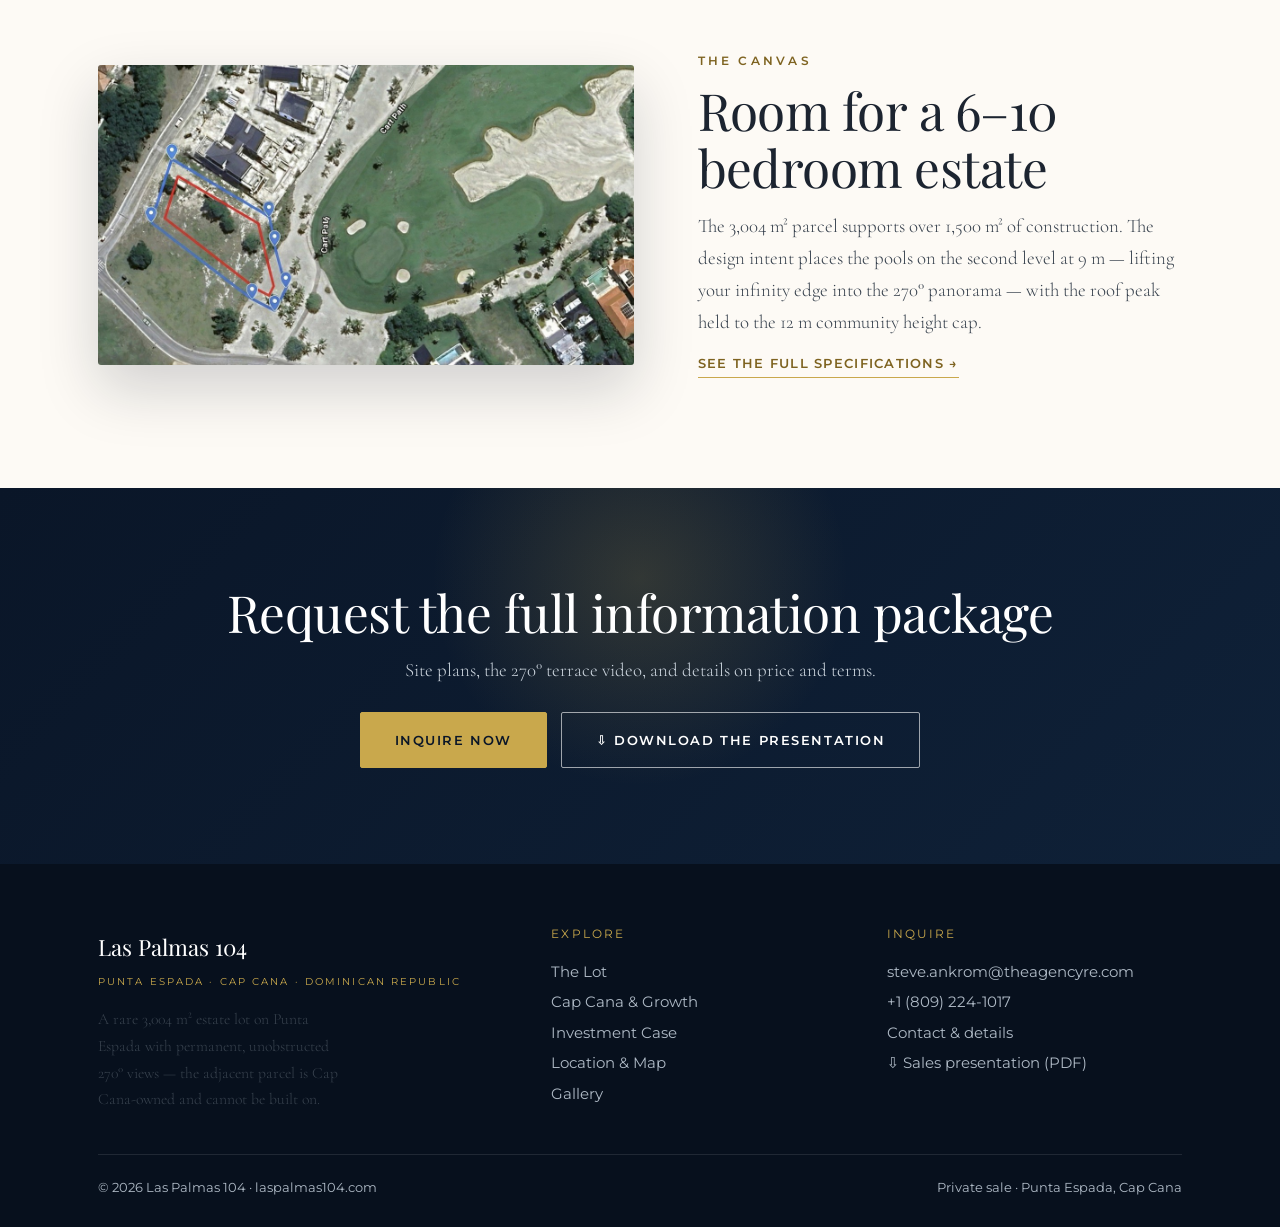
==== commit 95a2e2cc: "Add video CTAs: gold nav link (all pages) + hero button" ====
--- a/index.html
+++ b/index.html
@@ -19,10 +19,10 @@
 <body>
 <nav class="nav" id="nav">
   <a class="nav-logo" href="index.html"><span class="t">Las Palmas 104</span><span class="s">Punta Espada · Cap Cana</span></a>
-  <ul class="nav-links"><li><a href="index.html" class="active">Home</a></li><li><a href="the-lot.html">The Lot</a></li><li><a href="cap-cana.html">Cap Cana</a></li><li><a href="investment.html">Investment</a></li><li><a href="returns.html">Returns</a></li><li><a href="location.html">Location</a></li><li><a href="gallery.html">Gallery</a></li><li><a class="nav-cta" href="contact.html">Inquire</a></li></ul>
+  <ul class="nav-links"><li><a href="index.html" class="active">Home</a></li><li><a href="the-lot.html">The Lot</a></li><li><a href="cap-cana.html">Cap Cana</a></li><li><a href="investment.html">Investment</a></li><li><a href="returns.html">Returns</a></li><li><a href="location.html">Location</a></li><li><a href="gallery.html">Gallery</a></li><li><a class="nav-video" href="index.html#video">&#9654; Video</a></li><li><a class="nav-cta" href="contact.html">Inquire</a></li></ul>
   <button class="burger" aria-label="Menu"><span></span><span></span><span></span></button>
 </nav>
-<div class="mobile" id="mobile"><button class="close" aria-label="Close">&times;</button><a href="index.html">Home</a><a href="the-lot.html">The Lot</a><a href="cap-cana.html">Cap Cana</a><a href="investment.html">Investment</a><a href="returns.html">Returns</a><a href="location.html">Location</a><a href="gallery.html">Gallery</a><a href="contact.html">Contact</a></div>
+<div class="mobile" id="mobile"><button class="close" aria-label="Close">&times;</button><a href="index.html">Home</a><a href="the-lot.html">The Lot</a><a href="cap-cana.html">Cap Cana</a><a href="investment.html">Investment</a><a href="returns.html">Returns</a><a href="location.html">Location</a><a href="gallery.html">Gallery</a><a href="index.html#video">&#9654; Video</a><a href="contact.html">Contact</a></div>
 
 <header class="hero">
   <div class="hero-bg" style="background-image:url('images/hero-property.jpg')"></div>
@@ -33,6 +33,7 @@
     <div class="hero-cta">
       <a class="btn" href="the-lot.html">Explore the Lot</a>
       <a class="btn ghost" href="investment.html">The Investment Case</a>
+      <a class="btn ghost btn-video" href="#video">&#9654;&nbsp; Watch the Video</a>
     </div>
   </div>
   <div class="scroll-hint">&#8964;</div>
@@ -47,7 +48,7 @@
   </div>
 </section>
 
-<section class="sec videofeat reveal">
+<section class="sec videofeat reveal" id="video">
   <div class="container" style="text-align:center">
     <p class="overline center" style="color:var(--gold-lt)">See It In Motion</p>
     <h2 class="center" style="color:#fff">The 270&deg; view from the second level</h2>
--- a/assets/css/site.css
+++ b/assets/css/site.css
@@ -409,3 +409,6 @@
 .vframe{max-width:1040px;margin:28px auto 0;border-radius:6px;overflow:hidden;background:#000;box-shadow:0 30px 80px rgba(0,0,0,.45);border:1px solid rgba(201,168,76,.35)}
 .vframe video{width:100%;height:auto;display:block}
 .vnote{margin-top:14px;font-size:.8rem}
+
+.nav-video{color:var(--gold)!important;font-weight:600}
+.nav-video:hover{color:#fff!important}
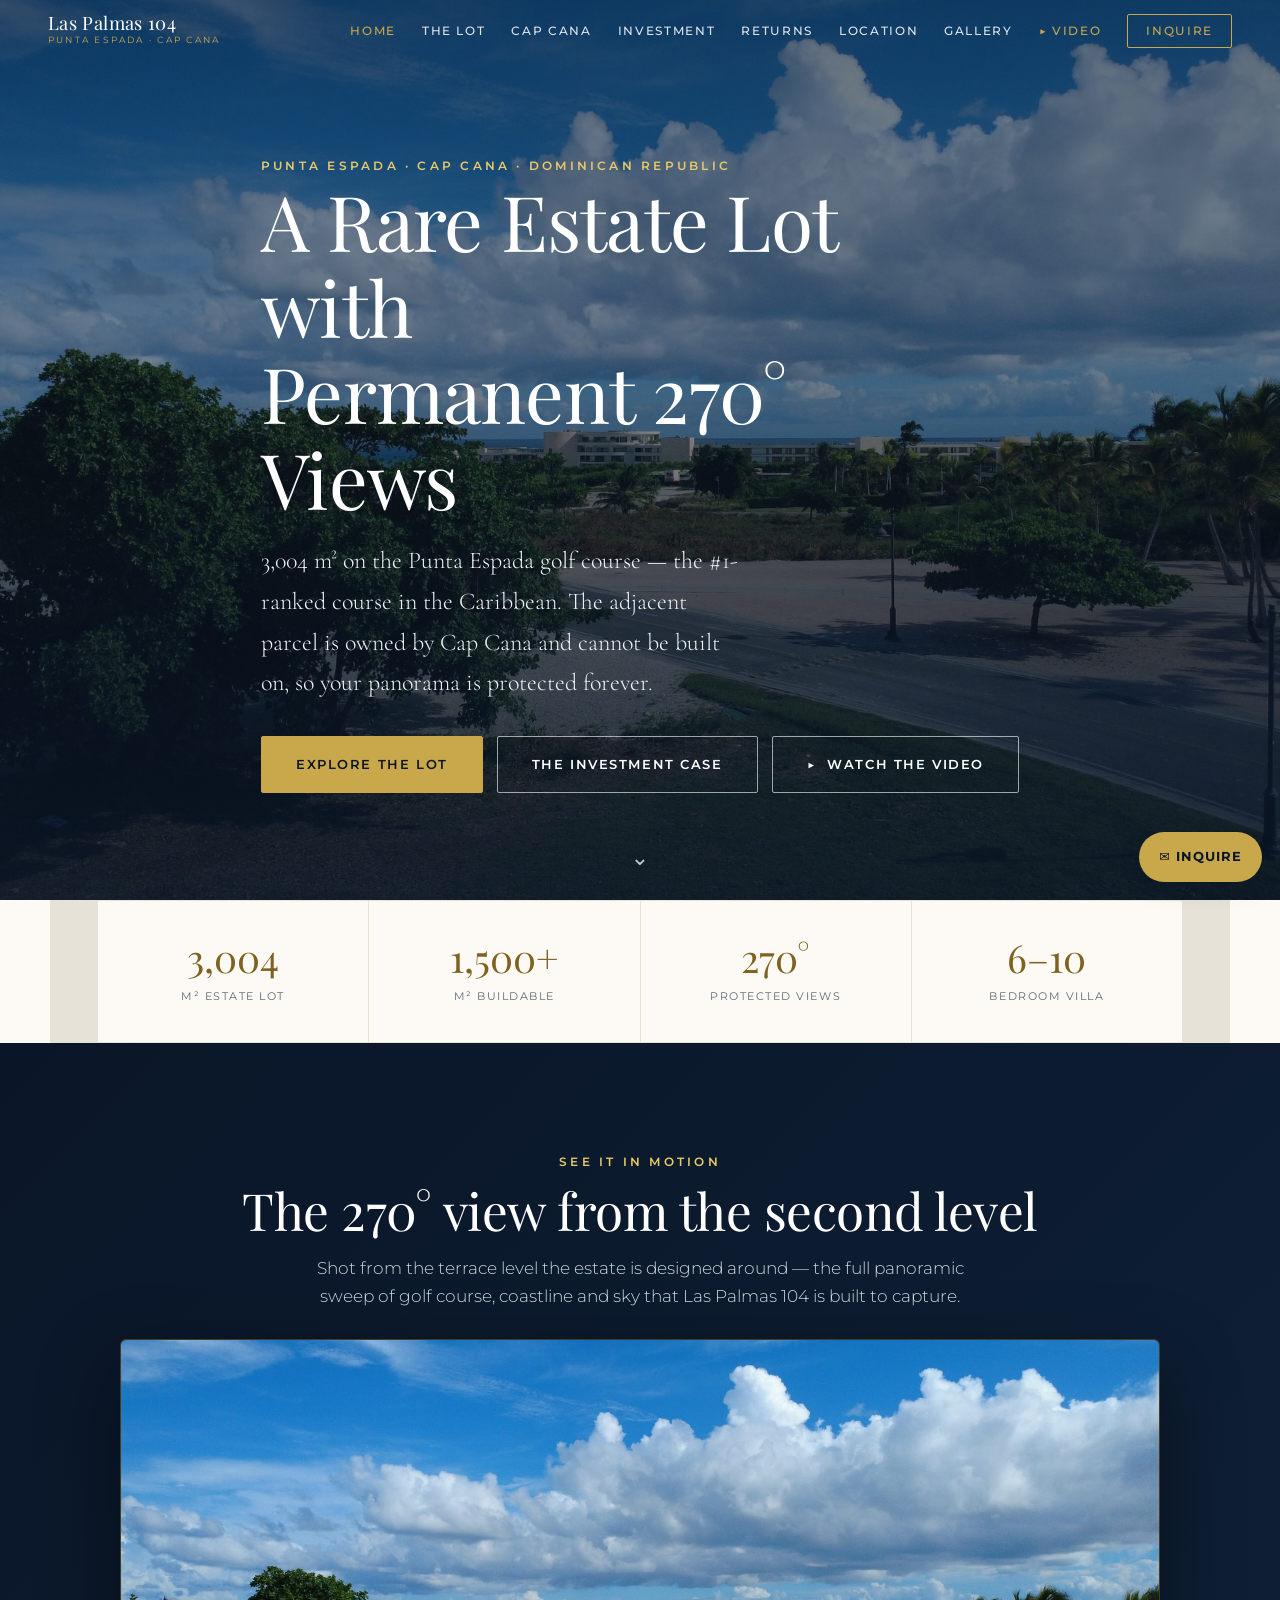
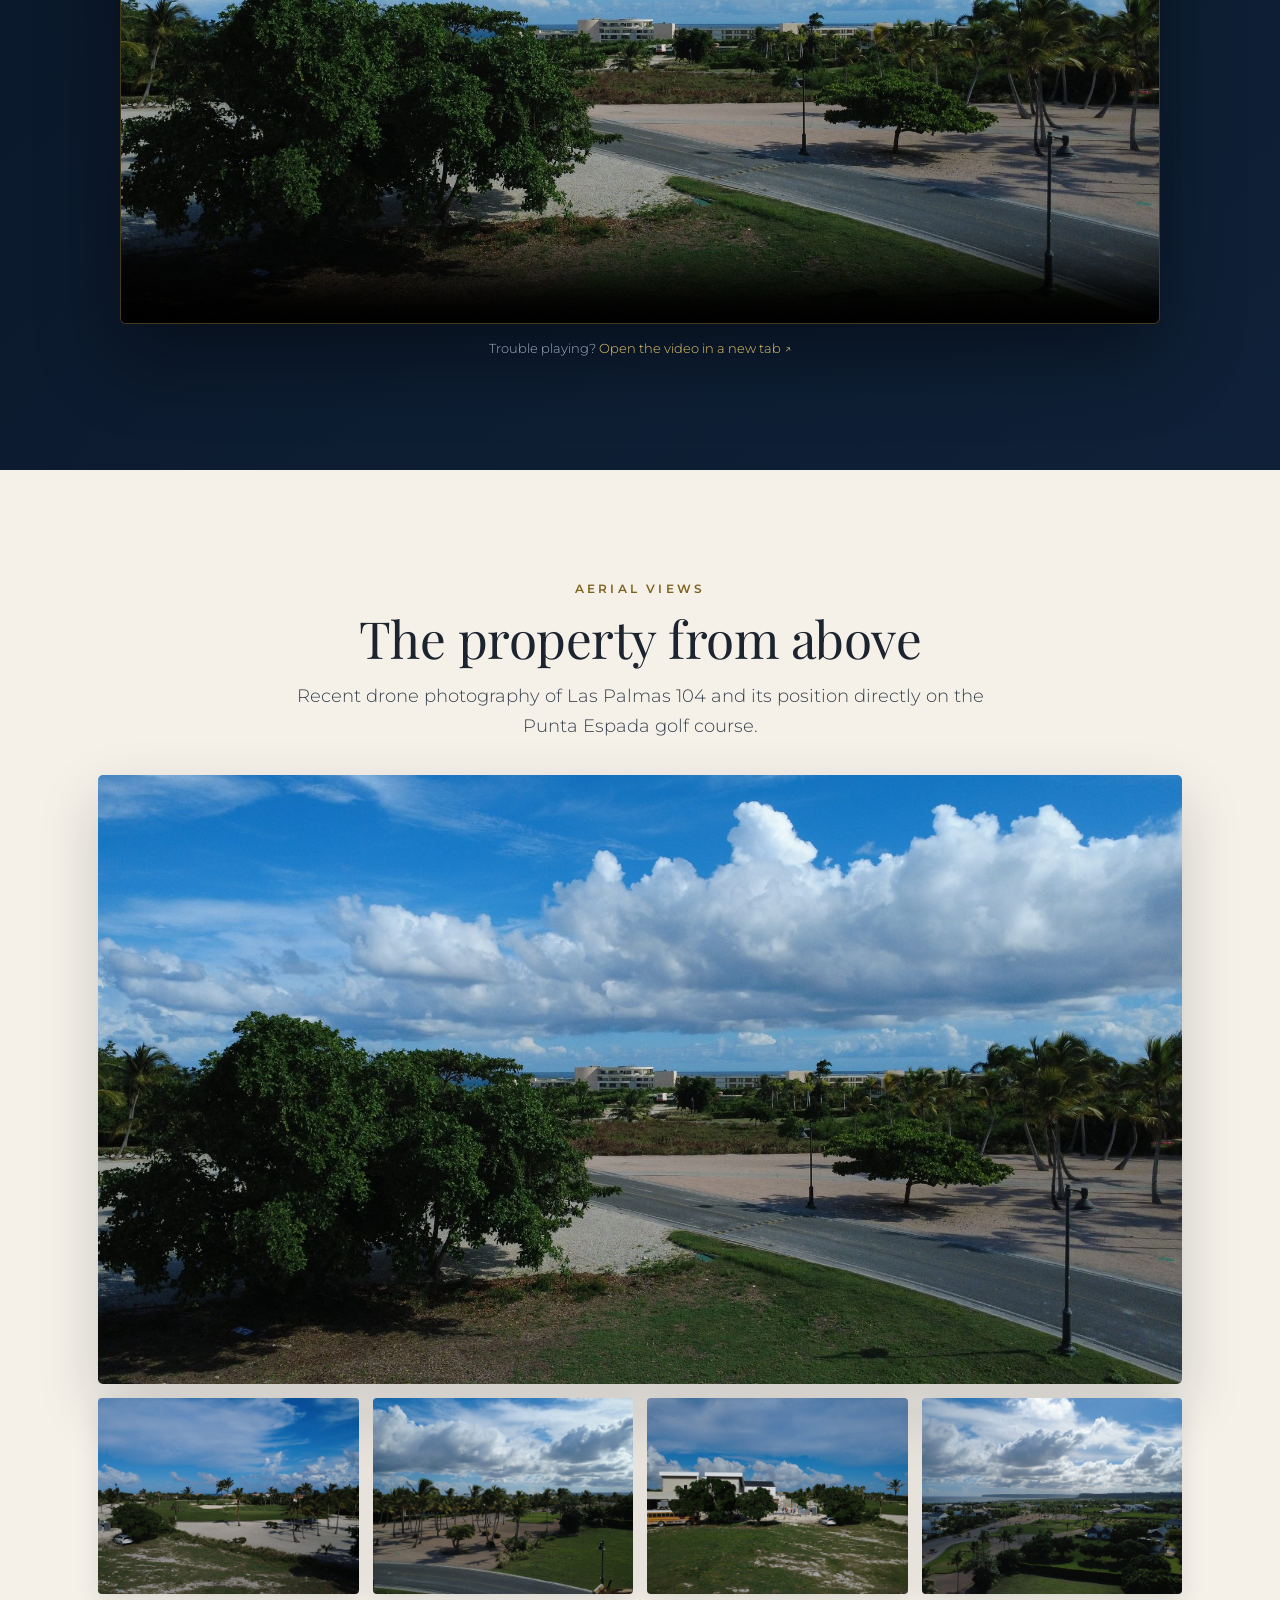
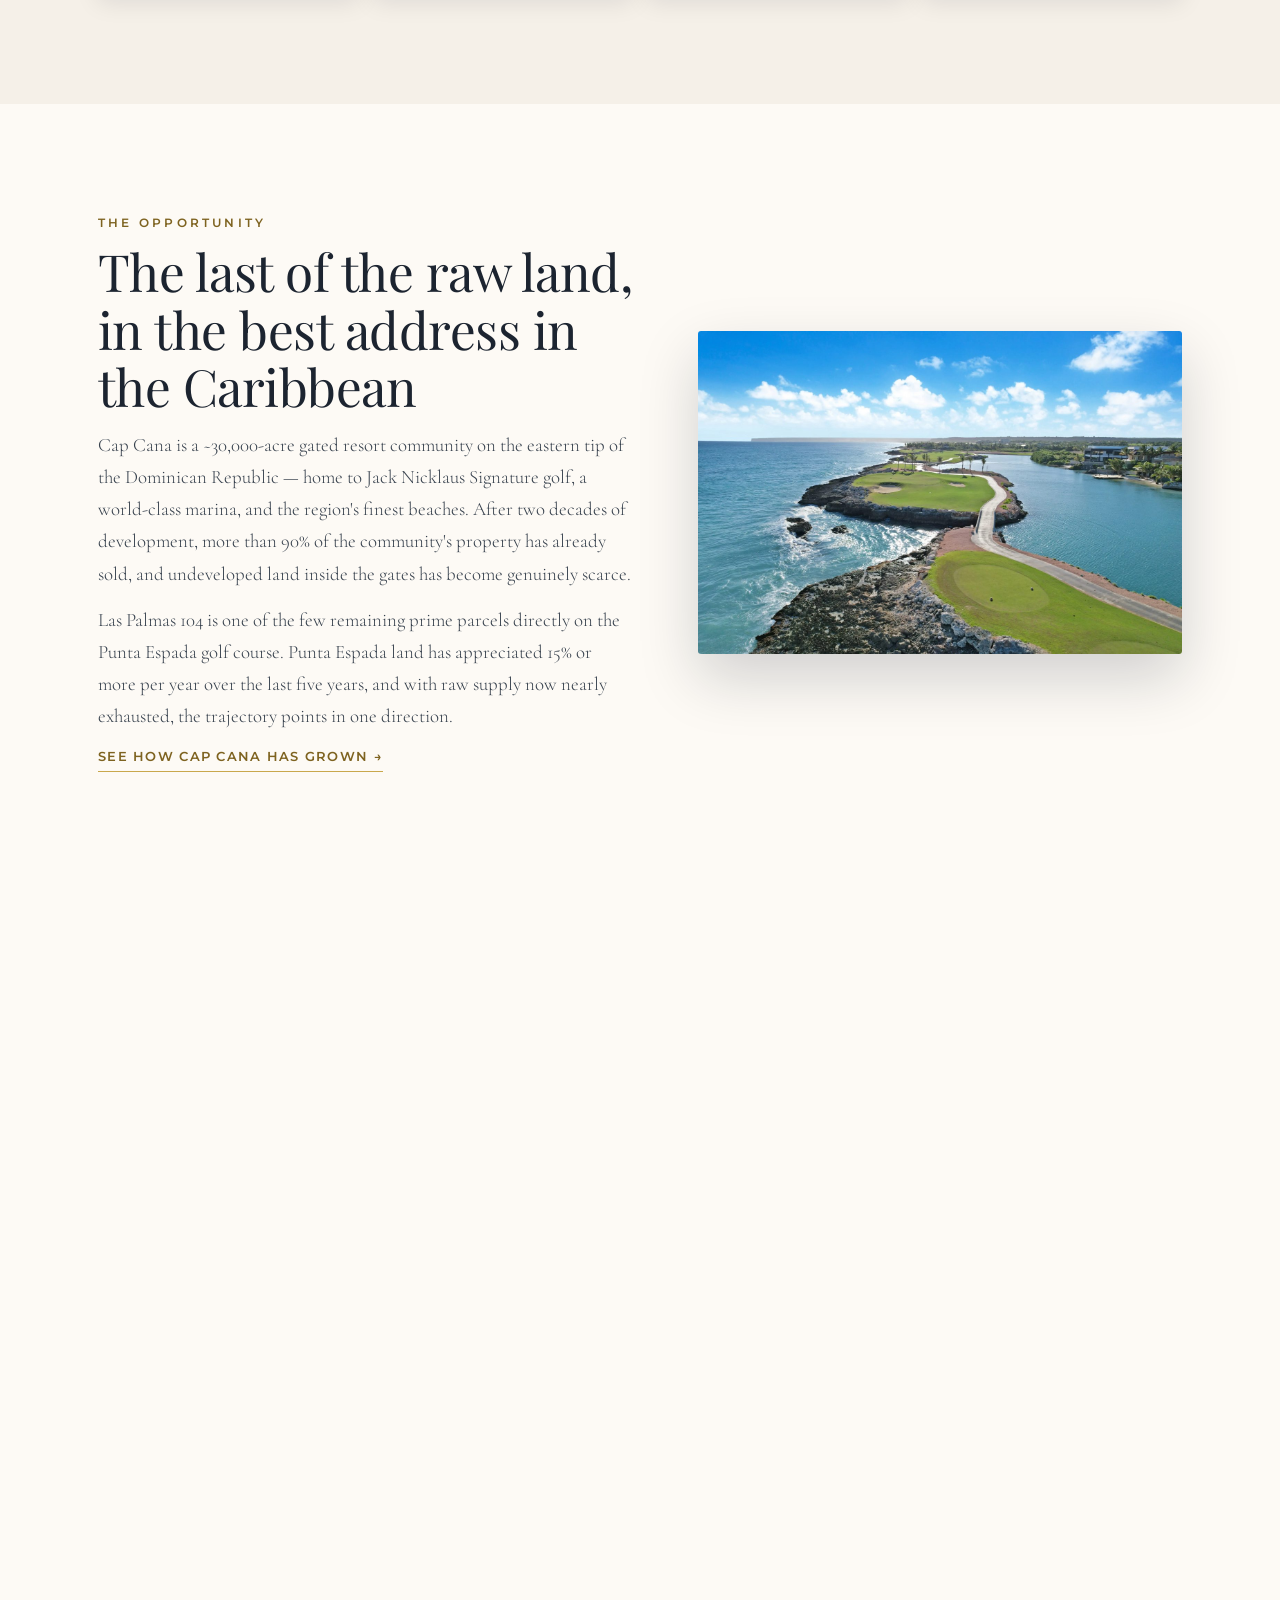
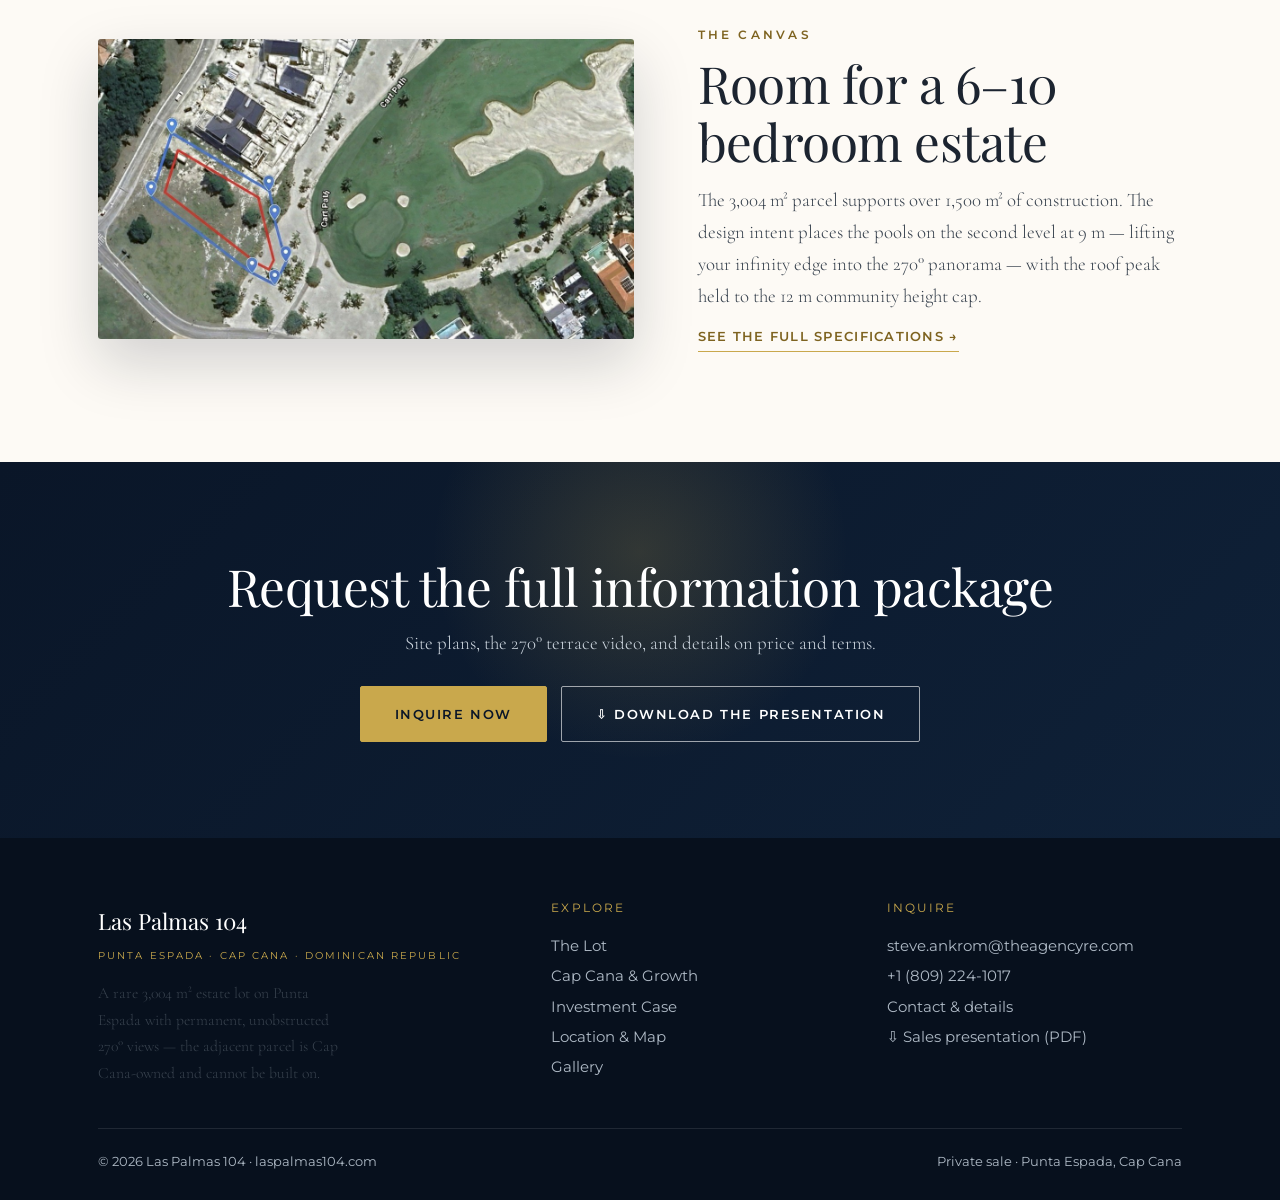
==== commit d3161097: "Fix video band contrast + cropping: self-contained .videofeat, dedicated .vplayer class, cache-bust " ====
--- a/index.html
+++ b/index.html
@@ -13,7 +13,7 @@
 <meta property="og:image" content="https://www.laspalmas104.com/images/hero-lot-aerial.jpg">
 <meta property="og:url" content="https://www.laspalmas104.com/">
 <meta name="twitter:card" content="summary_large_image">
-<link rel="stylesheet" href="assets/css/site.css">
+<link rel="stylesheet" href="assets/css/site.css?v=20260730b">
 
 </head>
 <body>
@@ -53,7 +53,7 @@
     <p class="overline center" style="color:var(--gold-lt)">See It In Motion</p>
     <h2 class="center" style="color:#fff">The 270&deg; view from the second level</h2>
     <p class="fine center" style="color:#cdd6df;max-width:60ch;margin:6px auto 0;font-size:1.05rem">Shot from the terrace level the estate is designed around &mdash; the full panoramic sweep of golf course, coastline and sky that Las Palmas 104 is built to capture.</p>
-    <div class="vframe">
+    <div class="vplayer">
       <video controls preload="none" playsinline poster="images/drone-01.jpg">
         <source src="https://www.dropbox.com/scl/fi/nsrdjg2rs1x0nciq29i6c/Best-Video-Of-2nd-Level-104.MP4?rlkey=jdd1nyrxbta5b5m6q057wtjho&amp;raw=1" type="video/mp4">
       </video>
--- a/assets/css/site.css
+++ b/assets/css/site.css
@@ -404,11 +404,18 @@
 .cta-btns{display:flex;gap:14px;justify-content:center;flex-wrap:wrap}
 
 
-/* --- Prominent inline video --- */
+/* --- Prominent inline video band (self-contained dark section) --- */
 .videofeat{background:linear-gradient(135deg,var(--navy),var(--navy-2))}
-.vframe{max-width:1040px;margin:28px auto 0;border-radius:6px;overflow:hidden;background:#000;box-shadow:0 30px 80px rgba(0,0,0,.45);border:1px solid rgba(201,168,76,.35)}
-.vframe video{width:100%;height:auto;display:block}
+.videofeat .overline{color:var(--gold-lt)}
+.videofeat h2{color:#fff}
+.videofeat p{color:#cdd6df}
+.videofeat .vnote{color:#9fb0c0}
+.videofeat a{color:var(--gold-lt)}
+.videofeat a:hover{color:#fff}
 .vnote{margin-top:14px;font-size:.8rem}
+/* dedicated player wrapper (separate from .vframe used by YouTube iframes) */
+.vplayer{max-width:1040px;margin:28px auto 0;border-radius:6px;overflow:hidden;background:#000;box-shadow:0 30px 80px rgba(0,0,0,.45);border:1px solid rgba(201,168,76,.35)}
+.vplayer video{width:100%;height:auto;display:block}
 
 .nav-video{color:var(--gold)!important;font-weight:600}
 .nav-video:hover{color:#fff!important}
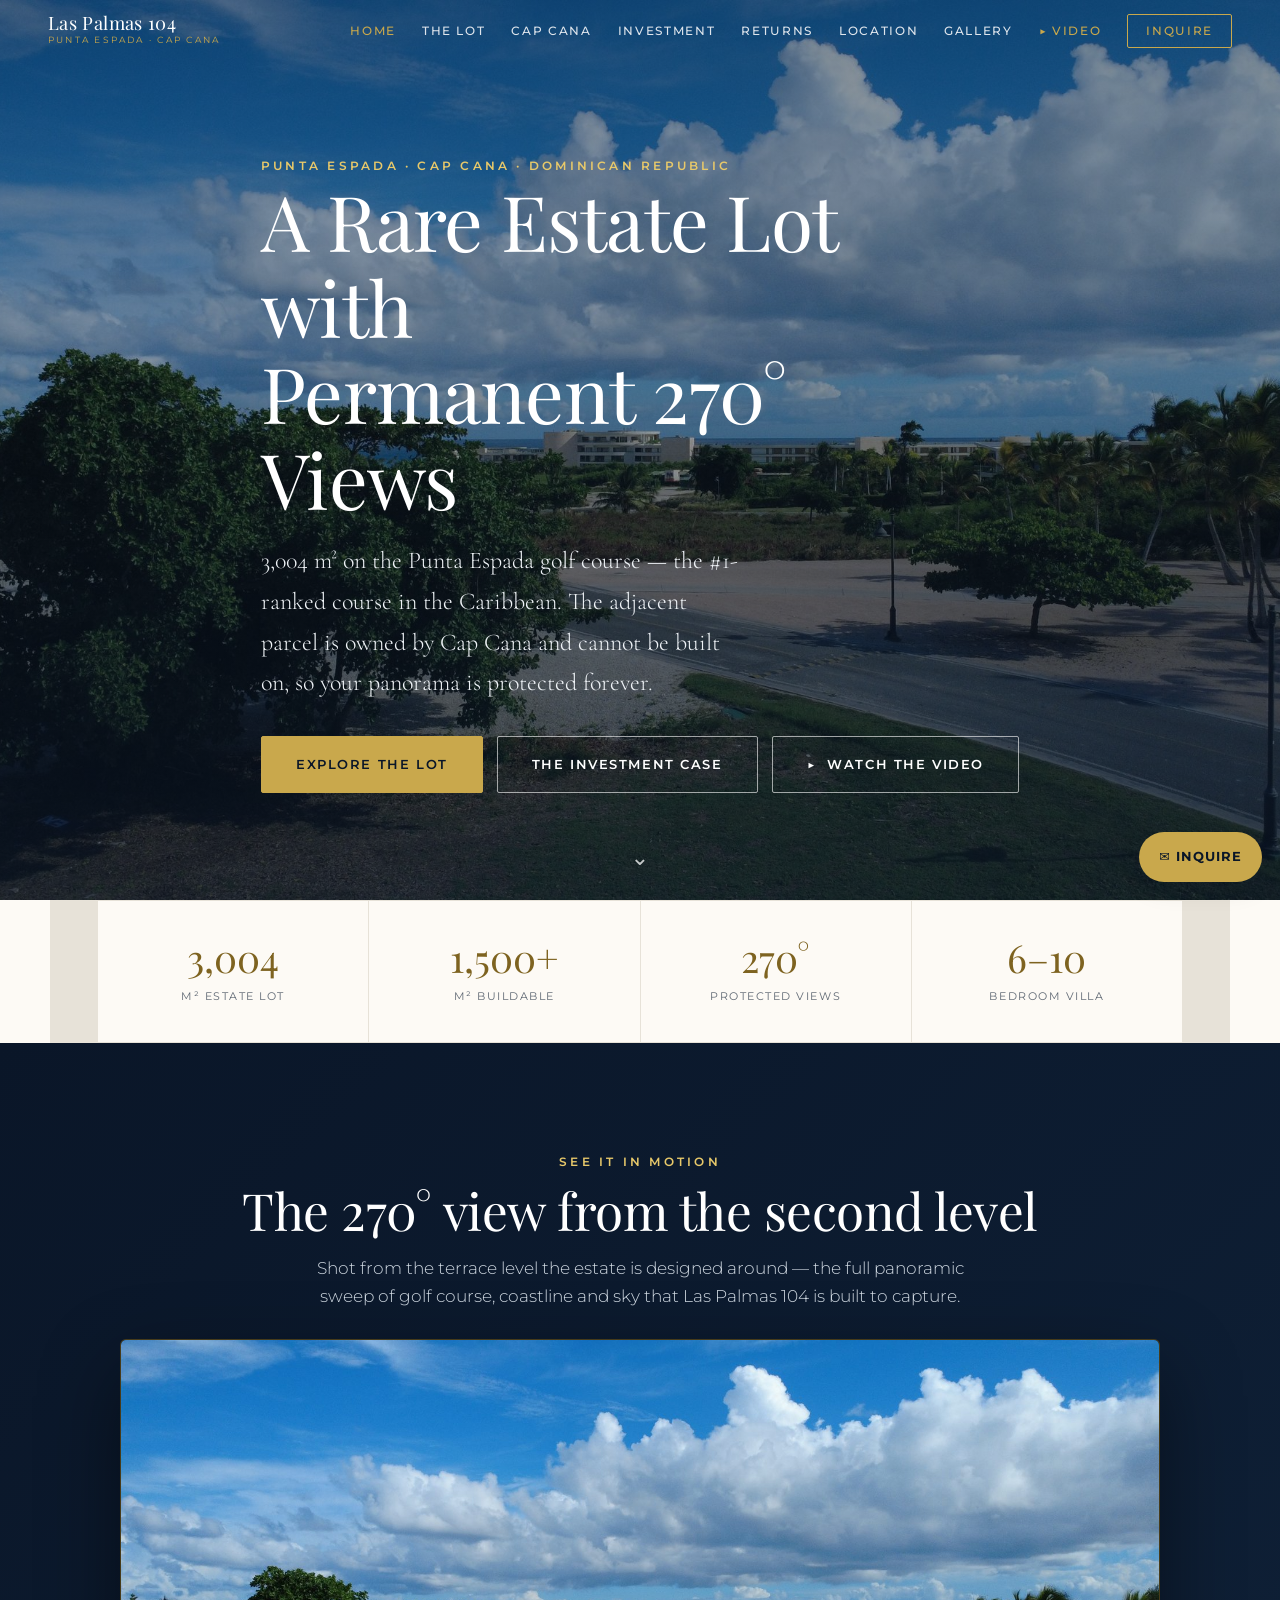
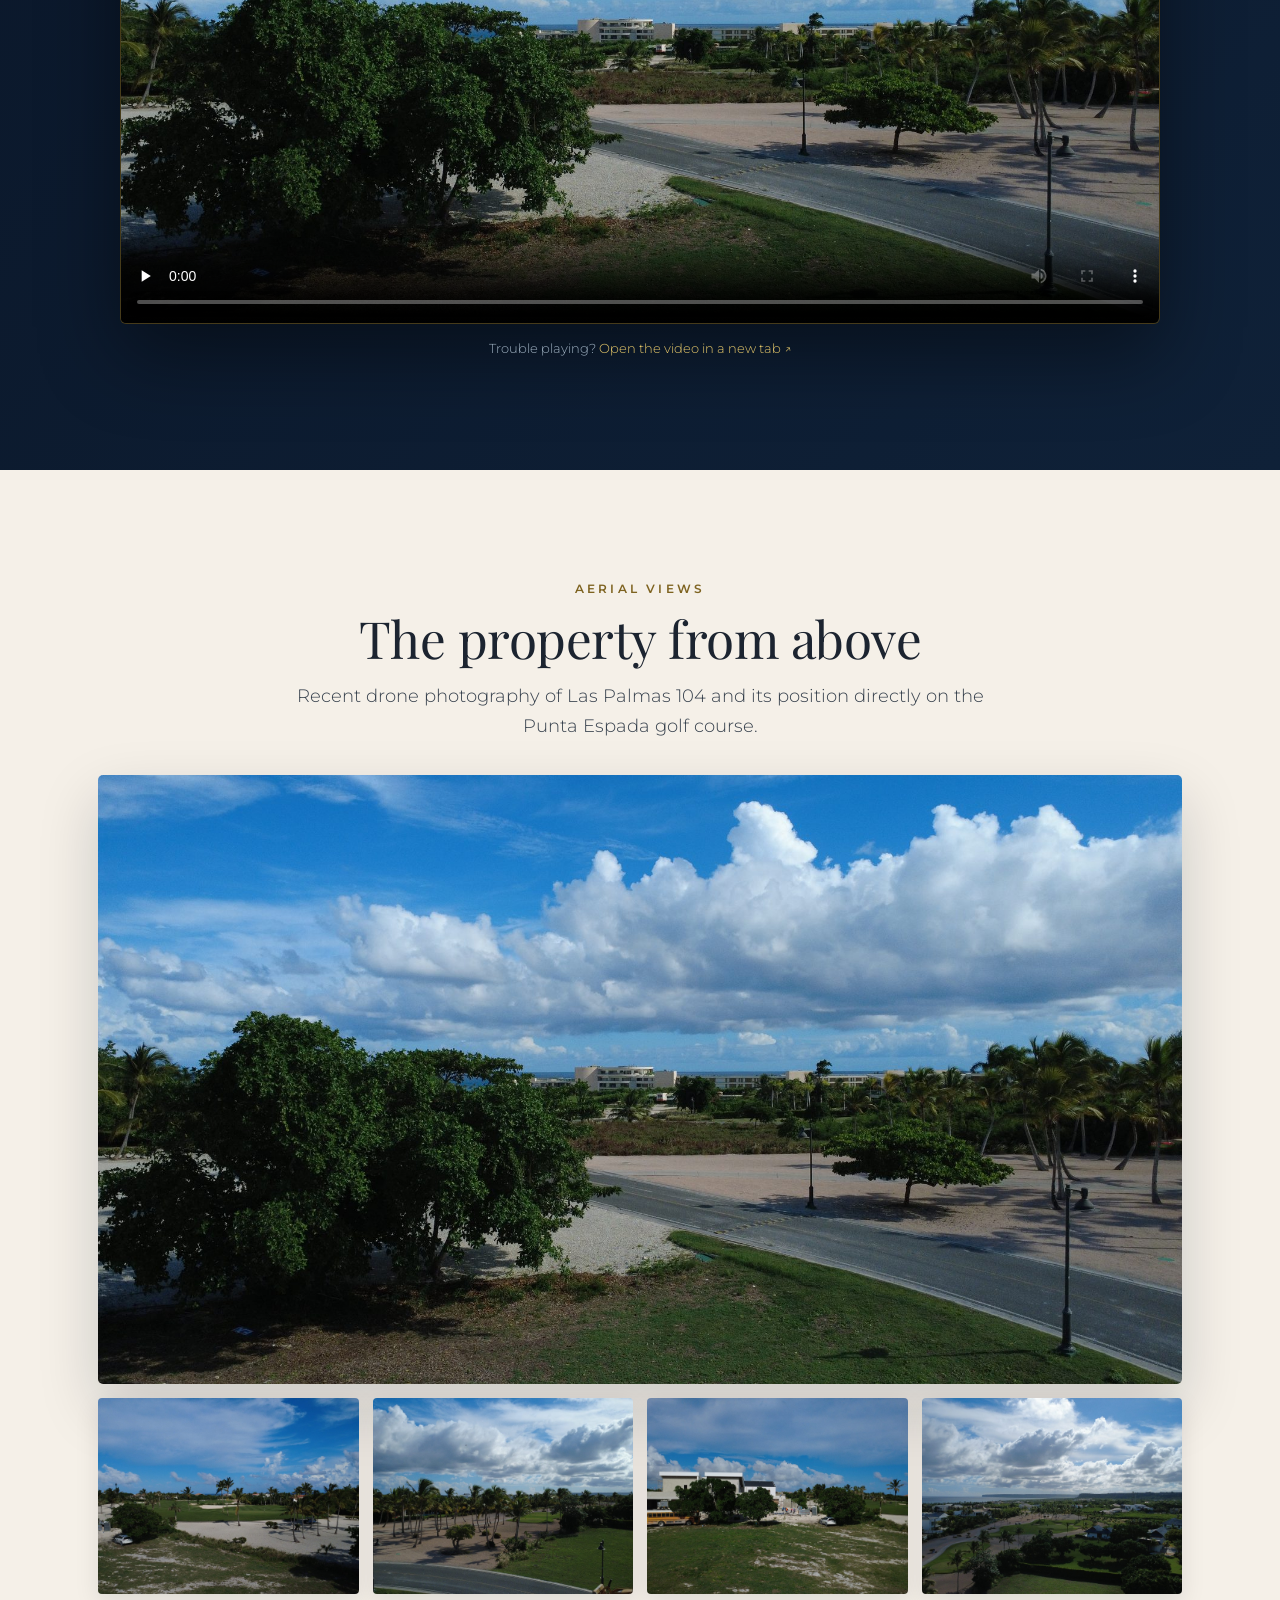
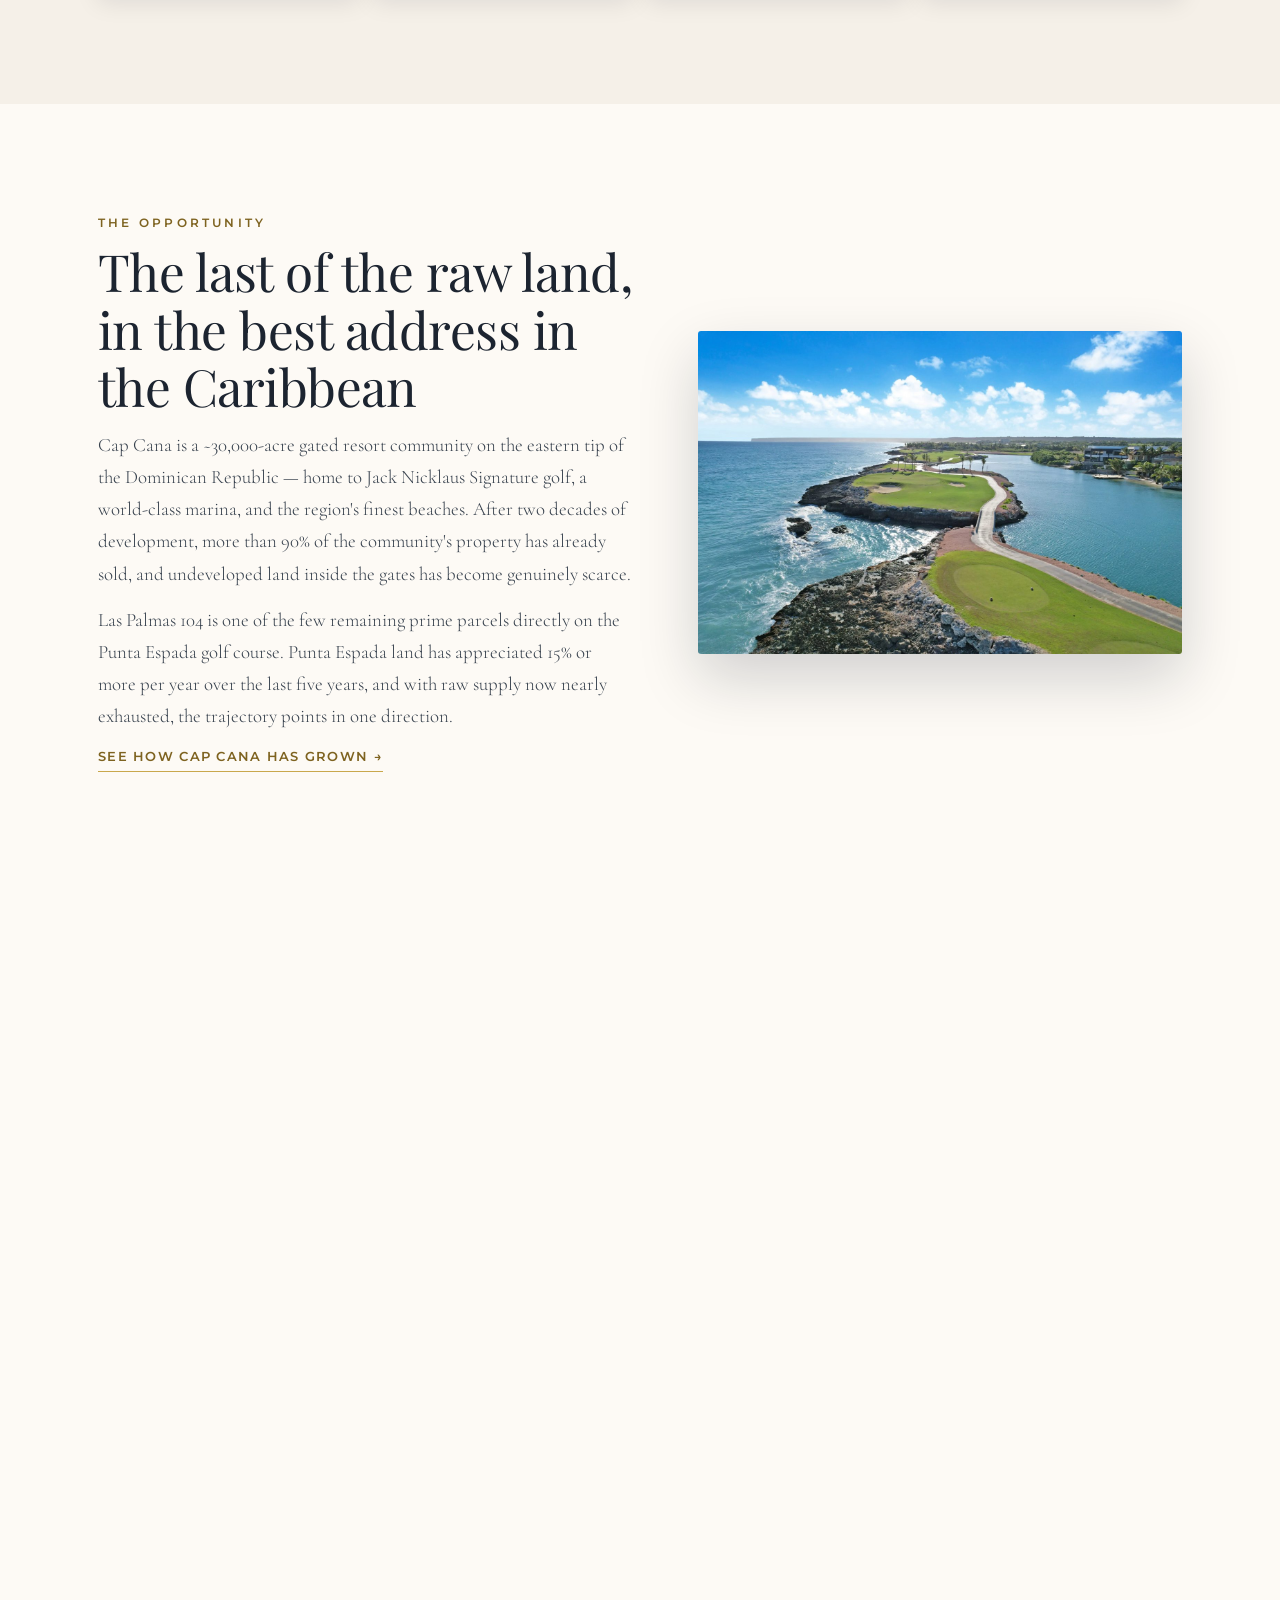
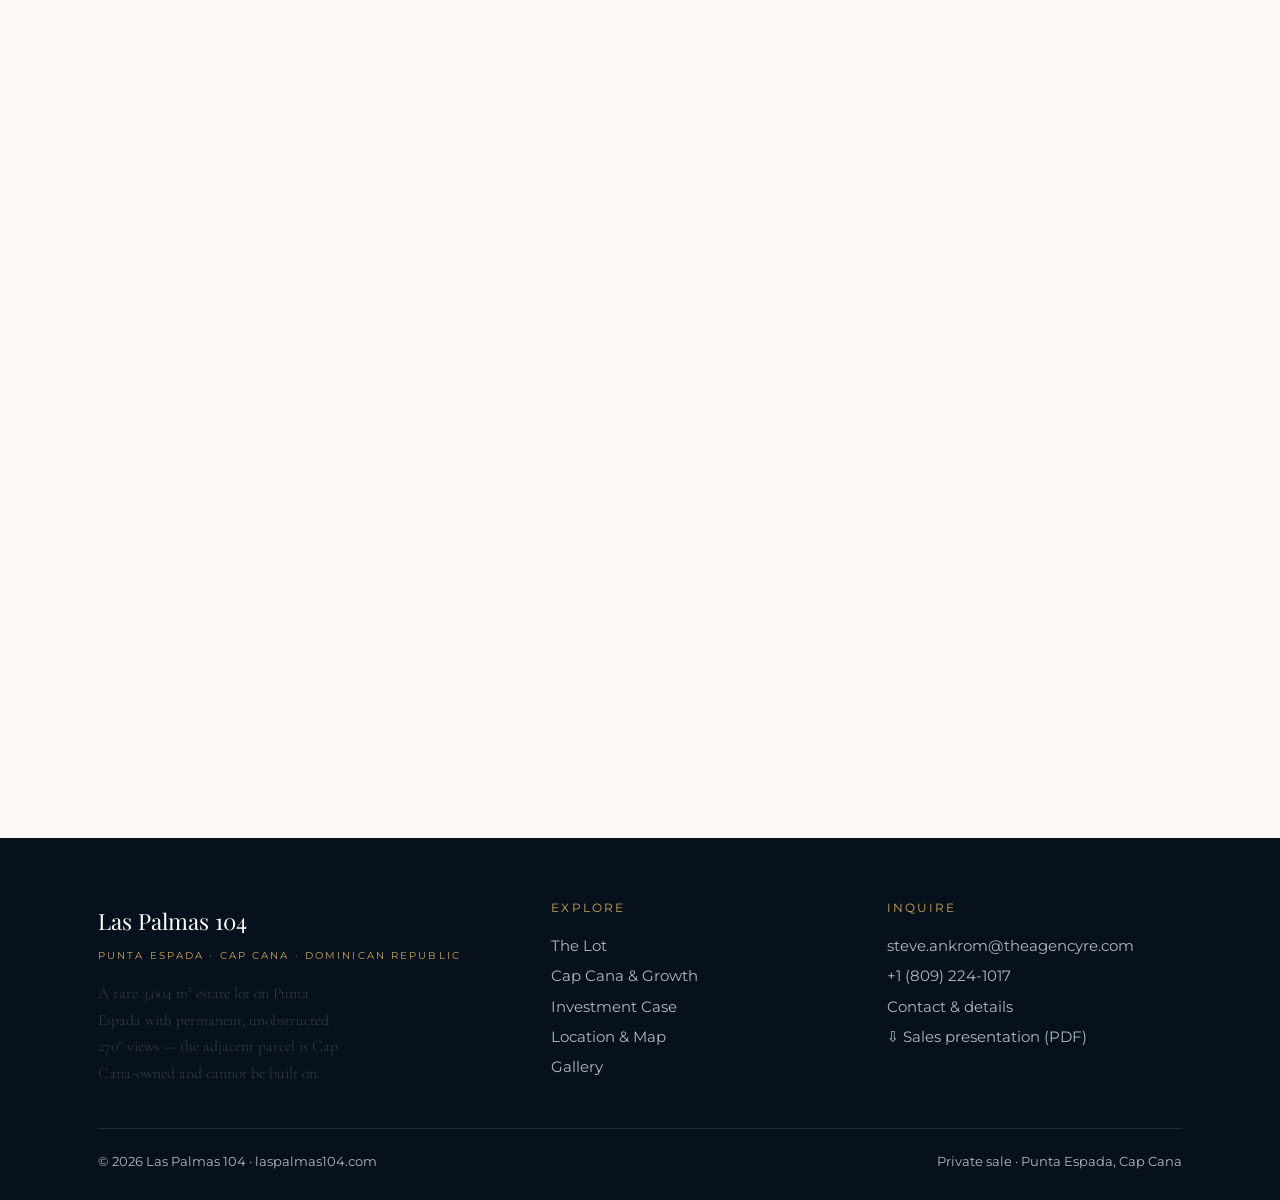
==== commit 0b5ac549: "Lighten hero background scrim ~20% for better image visibility; bump CSS cache version" ====
--- a/index.html
+++ b/index.html
@@ -13,7 +13,7 @@
 <meta property="og:image" content="https://www.laspalmas104.com/images/hero-lot-aerial.jpg">
 <meta property="og:url" content="https://www.laspalmas104.com/">
 <meta name="twitter:card" content="summary_large_image">
-<link rel="stylesheet" href="assets/css/site.css?v=20260730b">
+<link rel="stylesheet" href="assets/css/site.css?v=20260730c">
 
 </head>
 <body>
--- a/assets/css/site.css
+++ b/assets/css/site.css
@@ -76,7 +76,7 @@
 .hero{position:relative;min-height:100vh;display:flex;align-items:center;color:#fff;overflow:hidden}
 .hero-bg{position:absolute;inset:0;z-index:0}
 .hero-bg img{width:100%;height:100%;object-fit:cover}
-.hero-bg::after{content:"";position:absolute;inset:0;background:linear-gradient(180deg,rgba(10,22,40,.62),rgba(10,22,40,.42) 40%,rgba(10,22,40,.82))}
+.hero-bg::after{content:"";position:absolute;inset:0;background:linear-gradient(180deg,rgba(10,22,40,.50),rgba(10,22,40,.34) 40%,rgba(10,22,40,.66))}
 .hero-inner{position:relative;z-index:2;padding:120px 0 70px}
 .hero h1{color:#fff;max-width:16ch}
 .hero .lead{color:#eef2f6;max-width:44ch;margin:20px 0 32px}
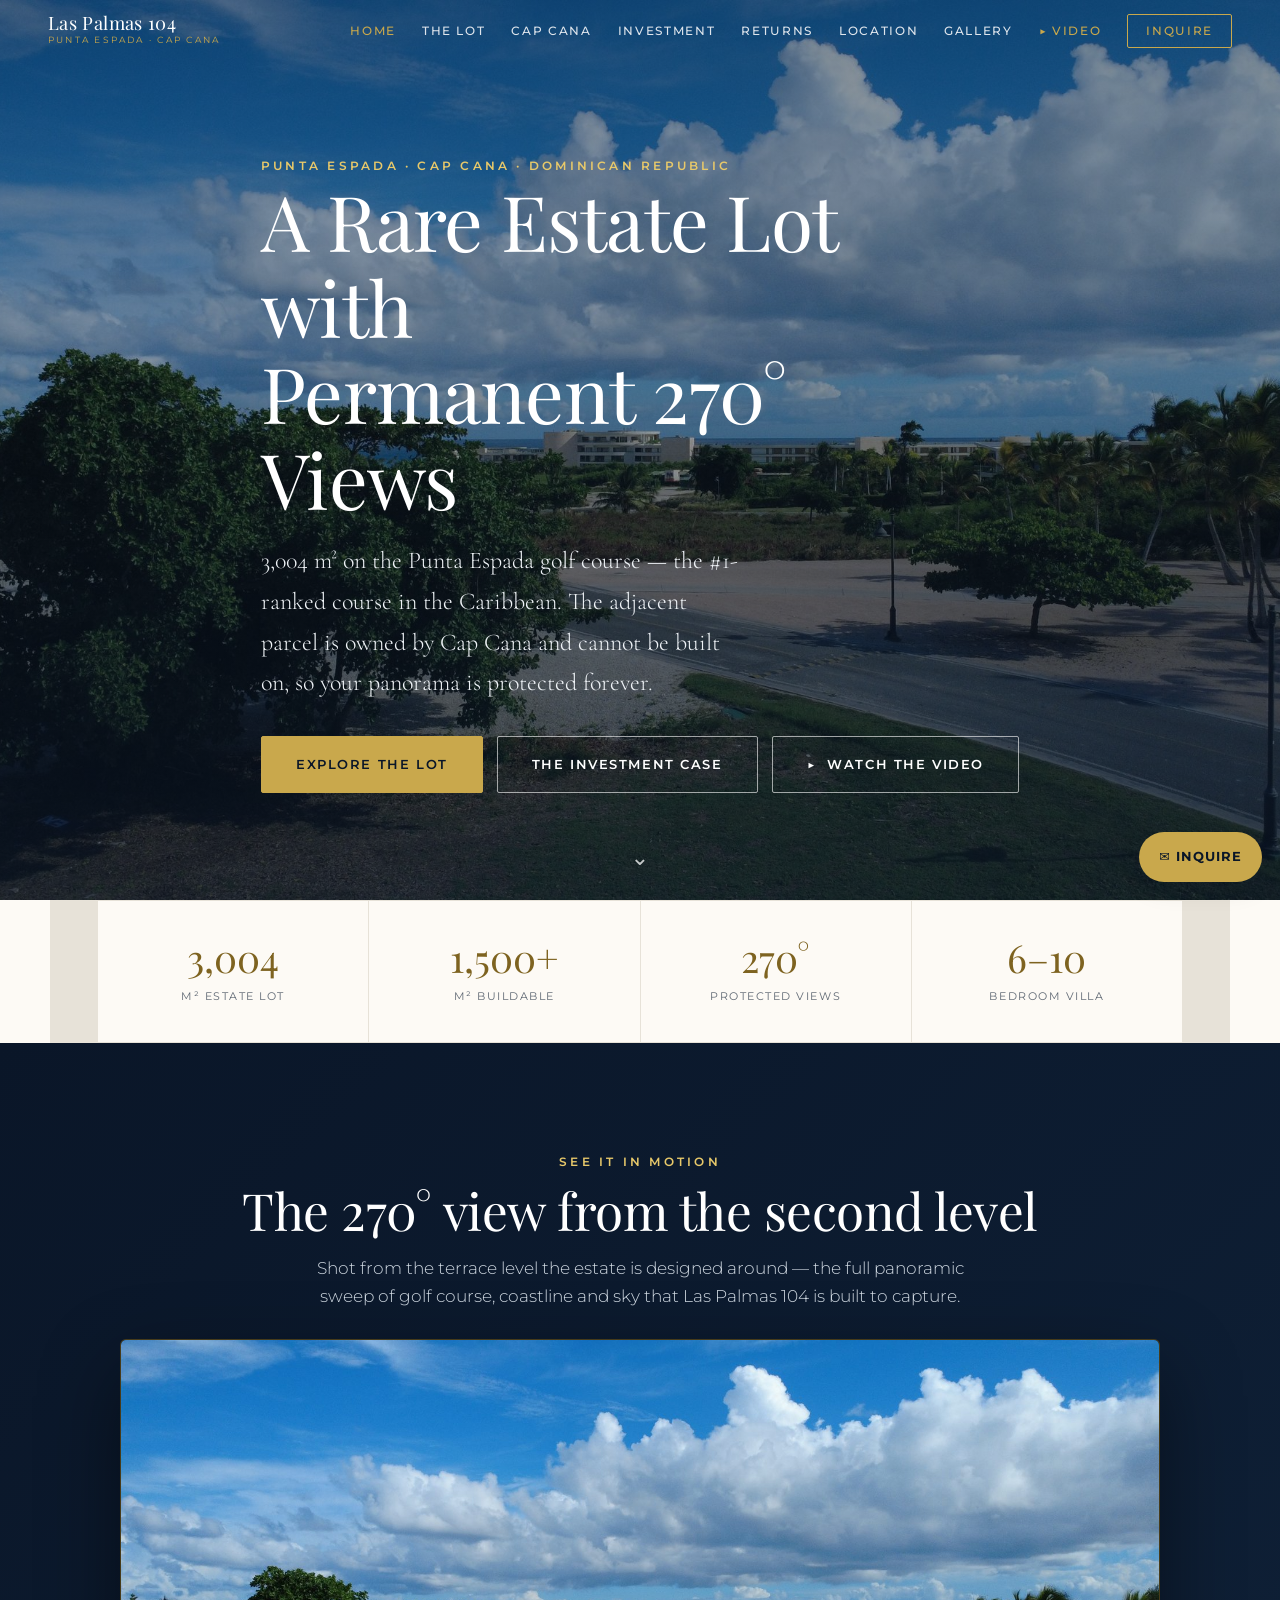
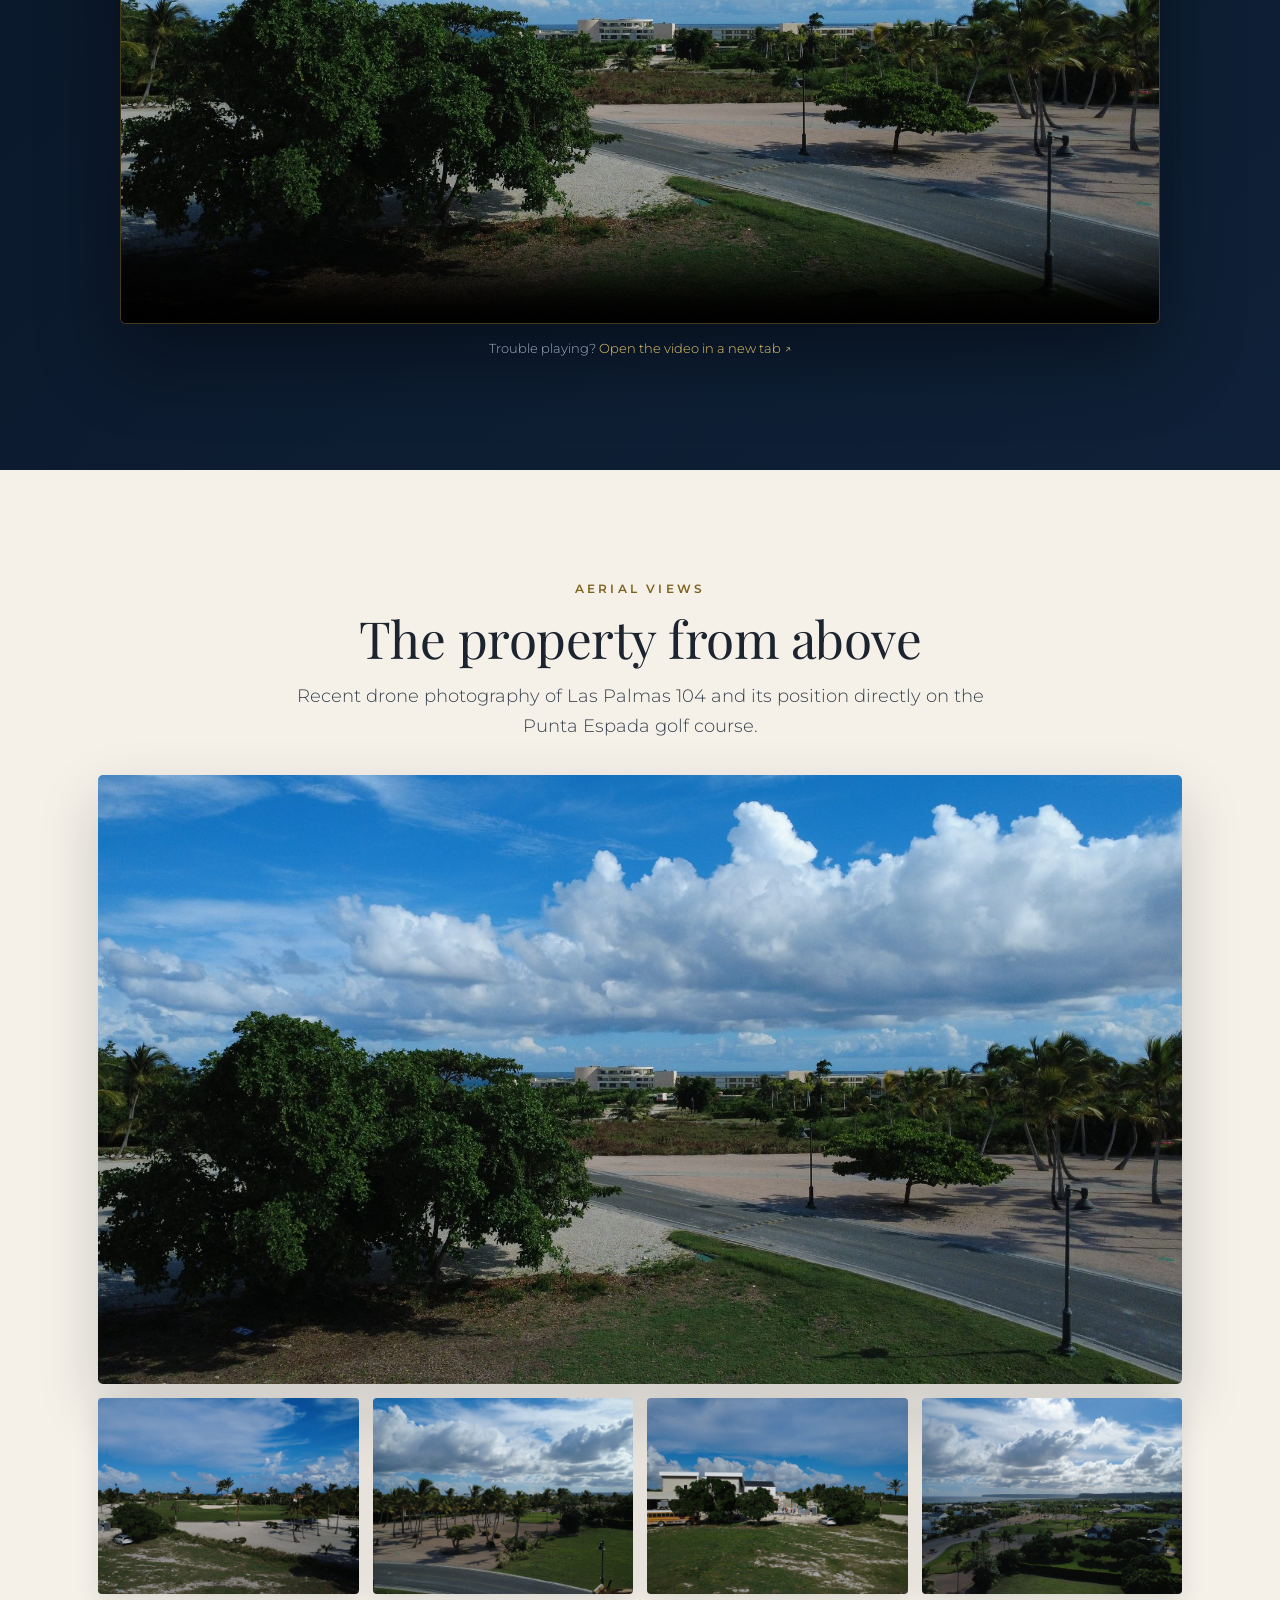
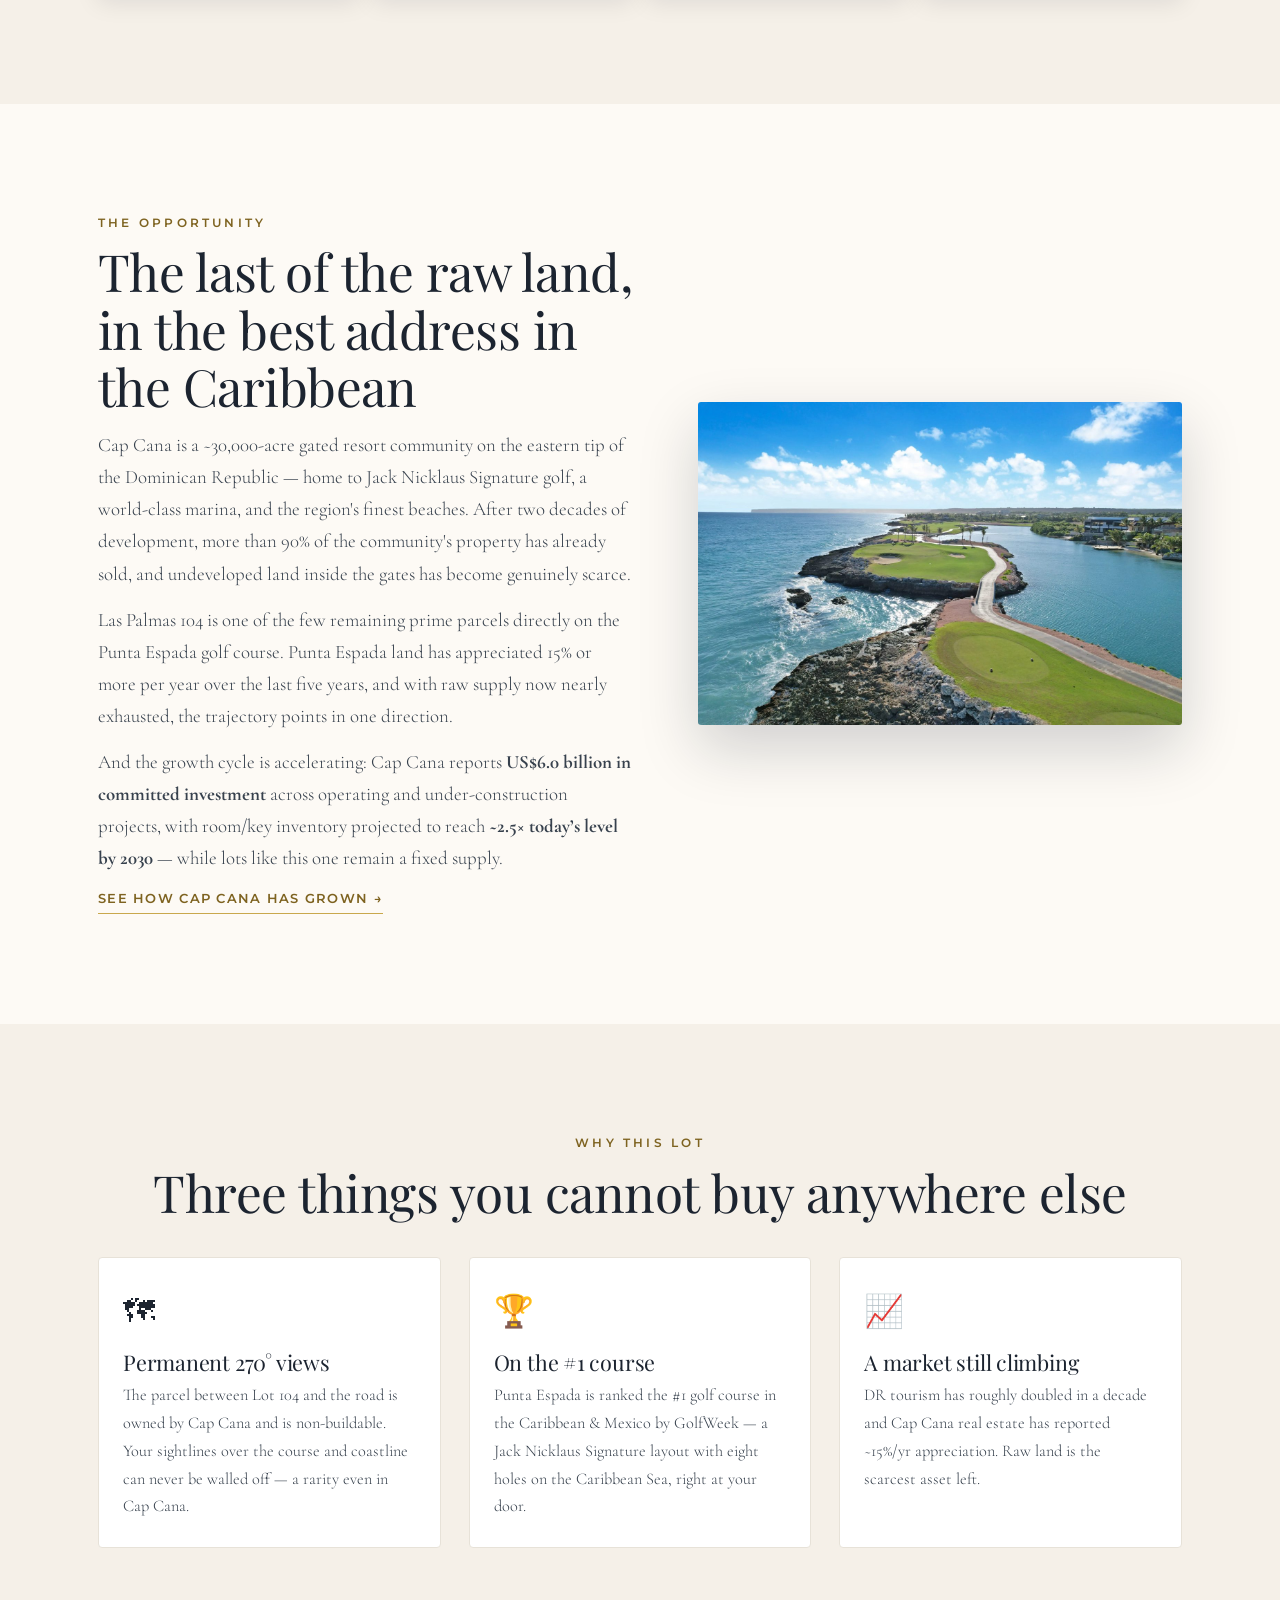
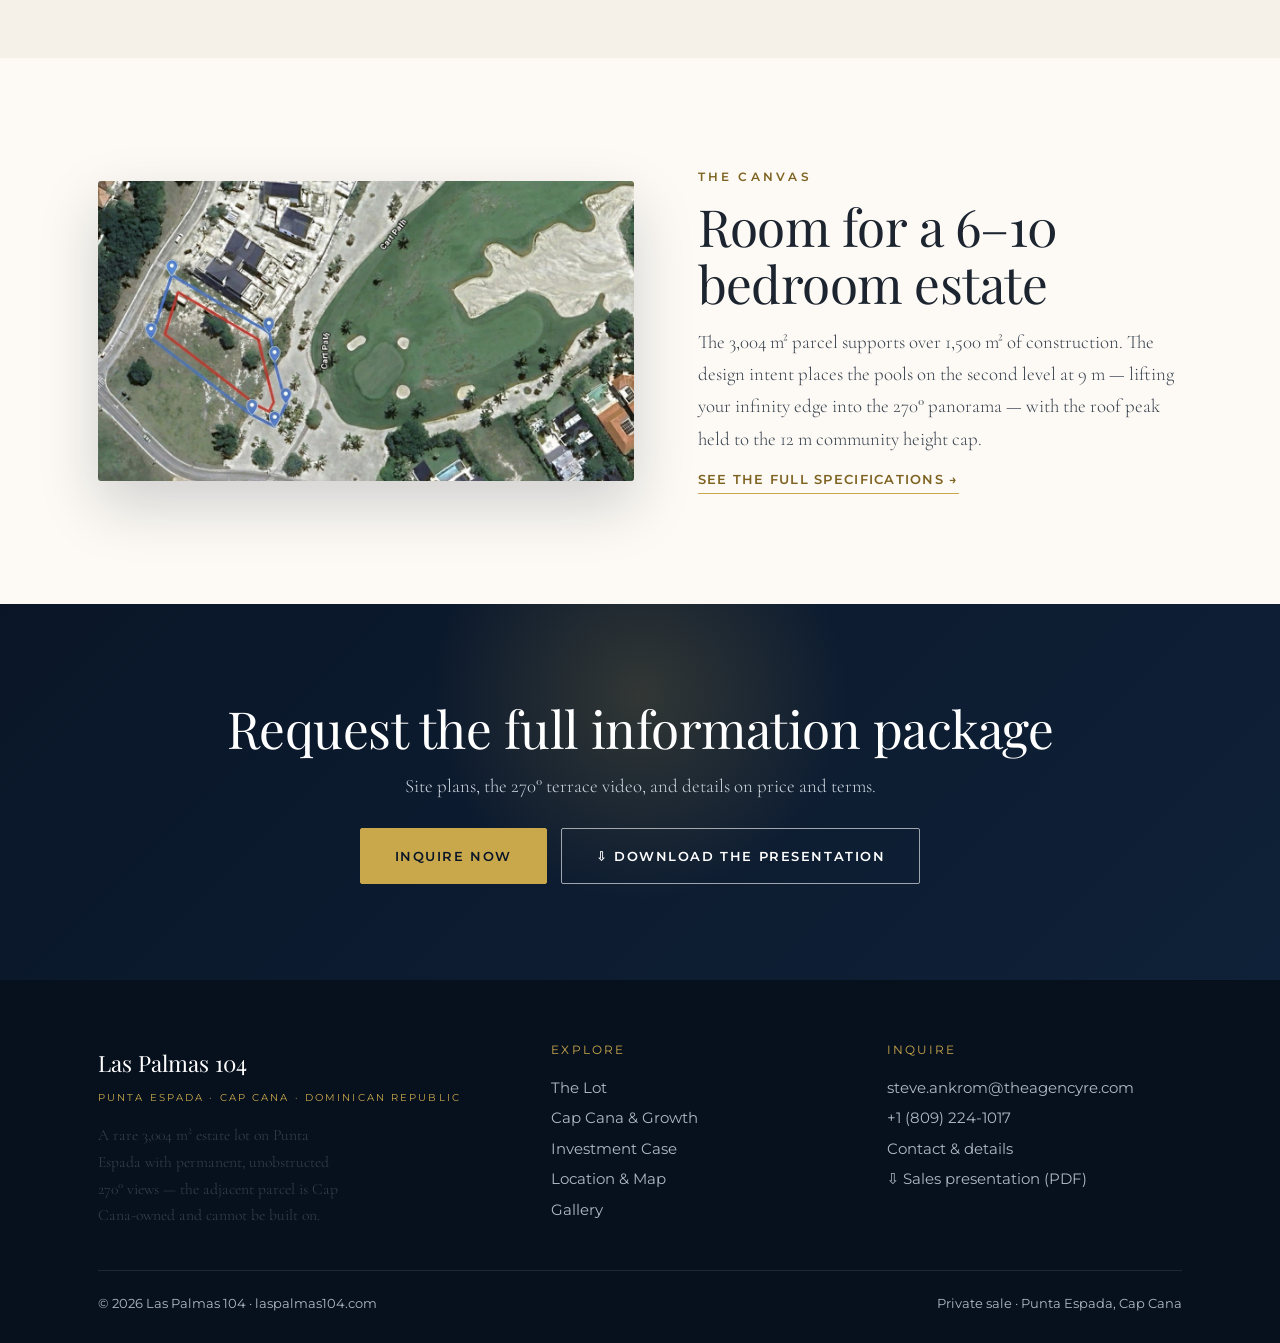
==== commit 4462e015: "Add global peer comparison, growth timeline, and Lot 104 demand/supply narrative; homepage flagship " ====
--- a/index.html
+++ b/index.html
@@ -13,7 +13,7 @@
 <meta property="og:image" content="https://www.laspalmas104.com/images/hero-lot-aerial.jpg">
 <meta property="og:url" content="https://www.laspalmas104.com/">
 <meta name="twitter:card" content="summary_large_image">
-<link rel="stylesheet" href="assets/css/site.css?v=20260730c">
+<link rel="stylesheet" href="assets/css/site.css?v=20260730d">
 
 </head>
 <body>
@@ -85,6 +85,7 @@
       <h2>The last of the raw land, in the best address in the Caribbean</h2>
       <p>Cap Cana is a ~30,000-acre gated resort community on the eastern tip of the Dominican Republic — home to Jack Nicklaus Signature golf, a world-class marina, and the region's finest beaches. After two decades of development, more than 90% of the community's property has already sold, and undeveloped land inside the gates has become genuinely scarce.</p>
       <p>Las Palmas 104 is one of the few remaining prime parcels directly on the Punta Espada golf course. Punta Espada land has appreciated 15% or more per year over the last five years, and with raw supply now nearly exhausted, the trajectory points in one direction.</p>
+      <p>And the growth cycle is accelerating: Cap Cana reports <strong>US$6.0 billion in committed investment</strong> across operating and under-construction projects, with room/key inventory projected to reach <strong>~2.5&times; today&rsquo;s level by 2030</strong> &mdash; while lots like this one remain a fixed supply.</p>
       <a class="txt-link" href="cap-cana.html">See how Cap Cana has grown &rarr;</a>
     </div>
     <div class="split-img"><img src="images/gallery-01.jpg" alt="View from Las Palmas 104, Punta Espada" loading="lazy"></div>
--- a/assets/css/site.css
+++ b/assets/css/site.css
@@ -419,3 +419,32 @@
 
 .nav-video{color:var(--gold)!important;font-weight:600}
 .nav-video:hover{color:#fff!important}
+
+
+/* --- Growth timeline (2026 -> 2030) --- */
+.gtl{display:grid;grid-template-columns:1fr 1fr;gap:26px;margin-top:36px}
+.gtl-card{background:#fff;border:1px solid var(--line);border-radius:6px;padding:28px 26px;text-align:center}
+.gtl-card .yr{font-family:var(--f-sans);font-size:.72rem;font-weight:700;letter-spacing:.24em;text-transform:uppercase;color:var(--gray)}
+.gtl-card .keys{font-family:var(--f-display);font-size:clamp(2rem,4vw,3rem);color:var(--navy);line-height:1.1;margin-top:8px}
+.gtl-card.future .keys{color:var(--gold-dk)}
+.gtl-card .sub{font-family:var(--f-sans);font-size:.78rem;letter-spacing:.06em;color:var(--gray);margin-top:6px}
+.gtl-bar{height:14px;border-radius:100px;background:#eef1f4;overflow:hidden;margin-top:16px}
+.gtl-bar>span{display:block;height:100%;border-radius:100px;background:linear-gradient(90deg,var(--navy),#27415e)}
+.gtl-card.future .gtl-bar>span{background:linear-gradient(90deg,var(--gold),var(--gold-lt))}
+.gtl-note{grid-column:1/-1;text-align:center;font-family:var(--f-sans);font-size:.9rem;color:#4a5560;margin-top:2px}
+.gtl-note b{color:var(--gold-dk)}
+@media(max-width:700px){.gtl{grid-template-columns:1fr}}
+
+/* --- Peer comparison rows --- */
+.peers{margin-top:36px;border:1px solid var(--line);border-radius:6px;overflow:hidden;background:#fff}
+.peer{display:grid;grid-template-columns:minmax(150px,240px) 1fr minmax(90px,auto);align-items:center;gap:14px;padding:16px 22px;border-bottom:1px solid var(--line)}
+.peer:last-child{border-bottom:0}
+.peer.lead{background:#faf4e2}
+.peer .who{font-family:var(--f-sans);font-weight:600;font-size:.9rem;color:var(--navy)}
+.peer .who small{display:block;font-weight:500;font-size:.72rem;color:var(--gray);margin-top:2px}
+.peer .ptrack{height:12px;border-radius:100px;background:#eef1f4;overflow:hidden}
+.peer .ptrack>span{display:block;height:100%;border-radius:100px;background:#5b6b7d}
+.peer.lead .ptrack>span{background:linear-gradient(90deg,var(--gold),var(--gold-lt))}
+.peer .val{font-family:var(--f-display);font-size:1.25rem;color:var(--navy);text-align:right;white-space:nowrap}
+.peer.lead .val{color:var(--gold-dk);font-weight:700}
+@media(max-width:640px){.peer{grid-template-columns:1fr auto}.peer .ptrack{display:none}}
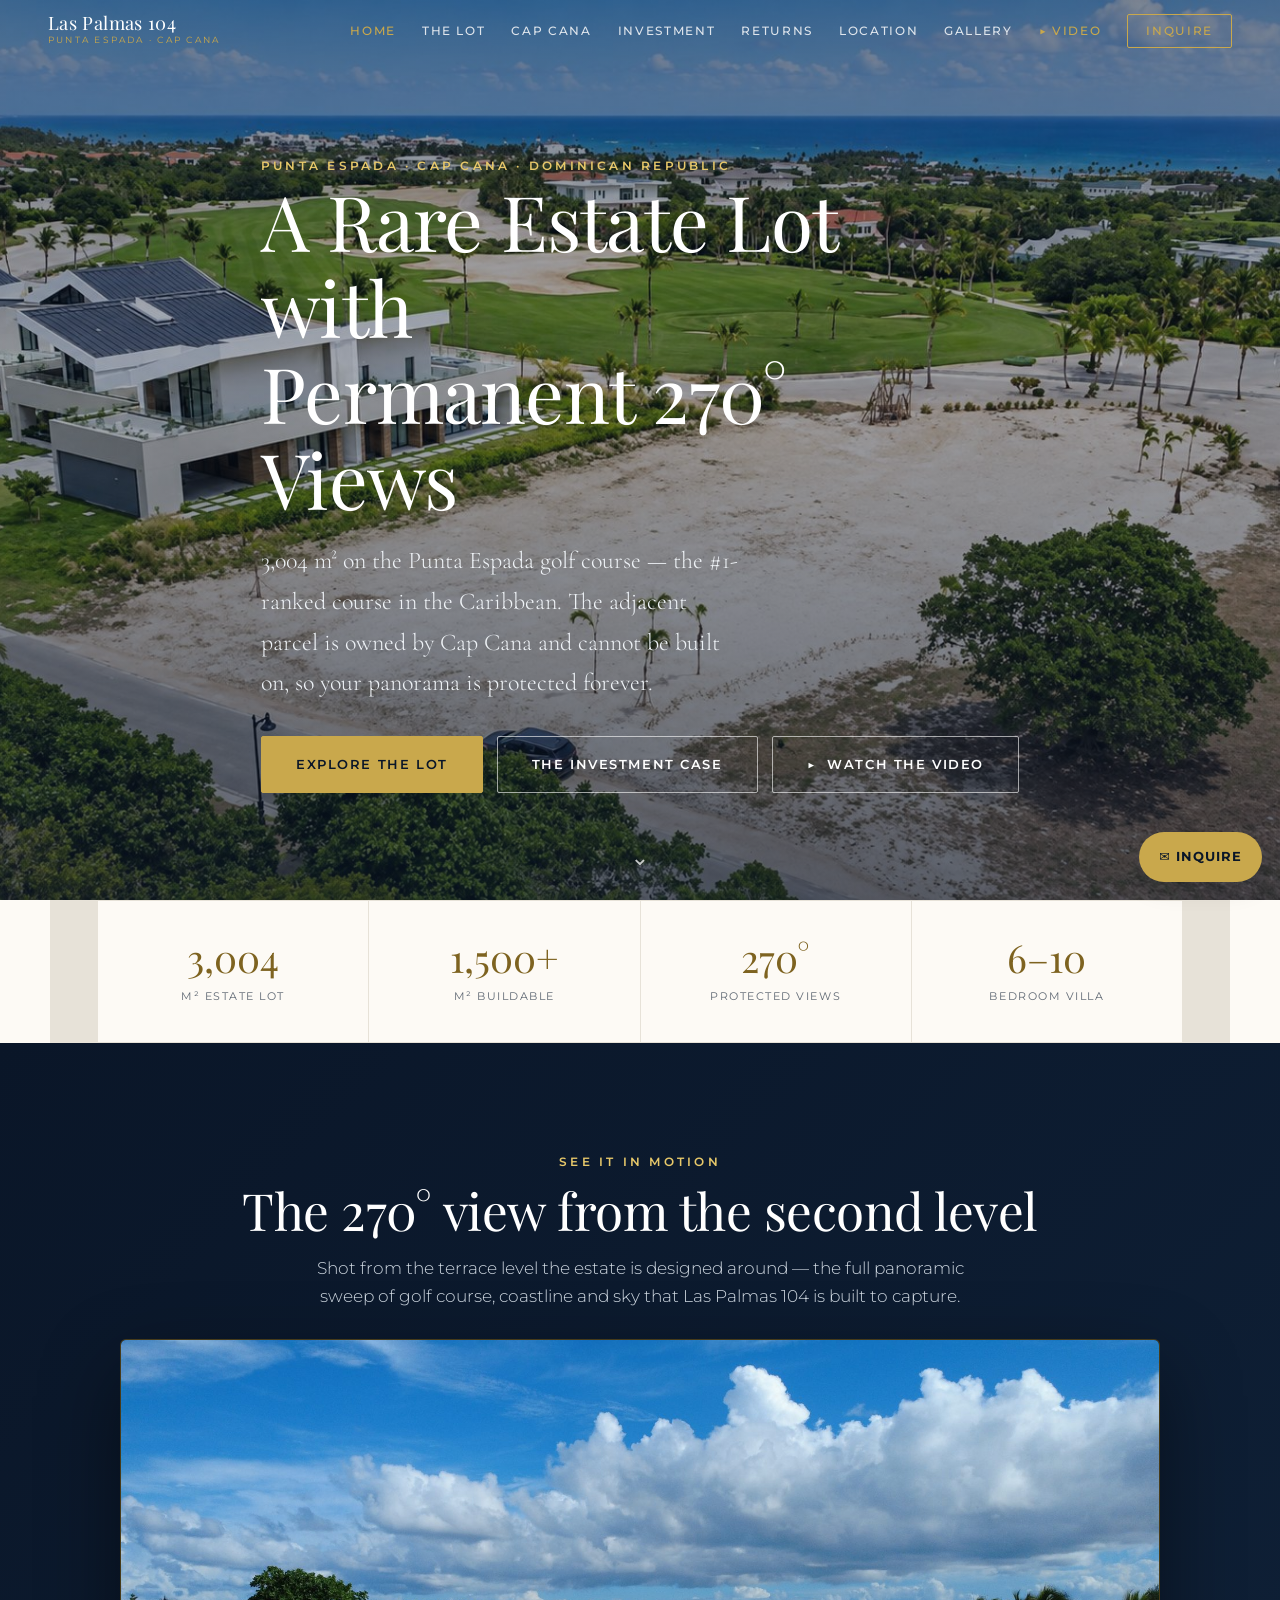
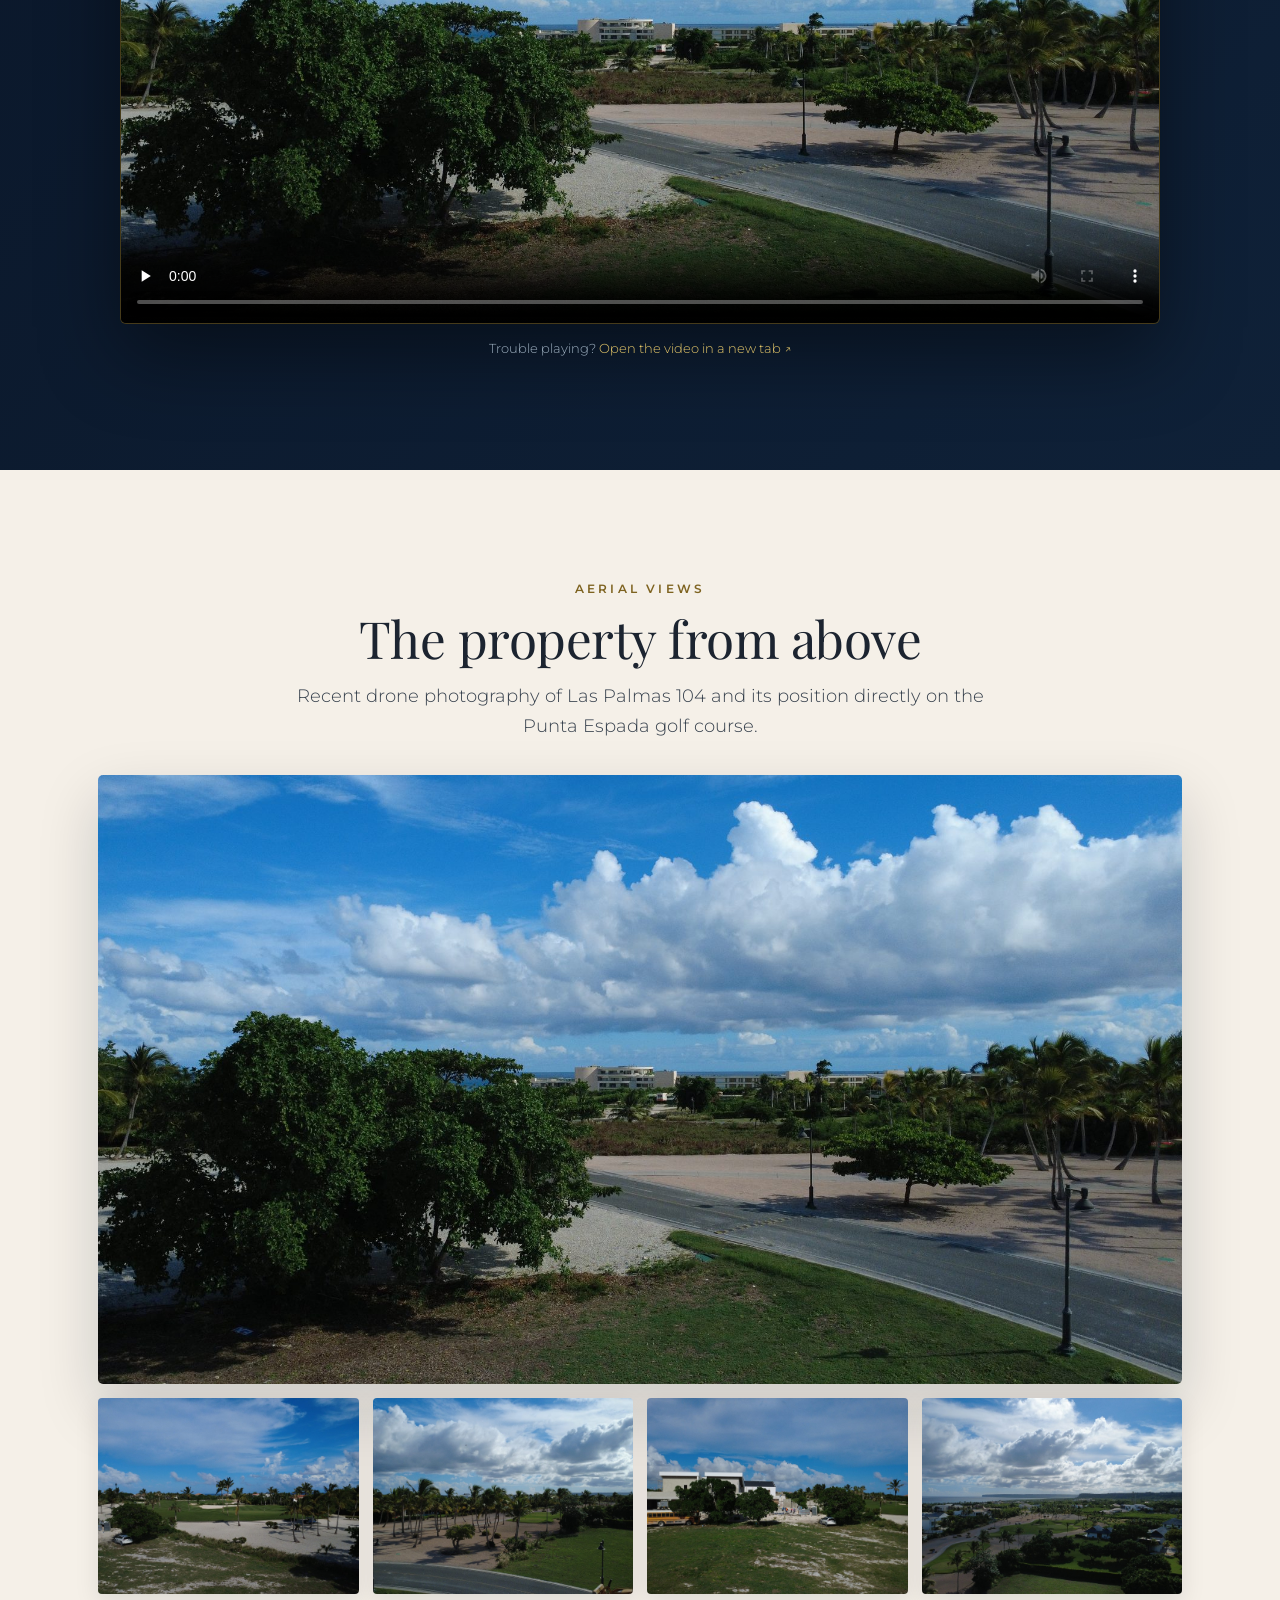
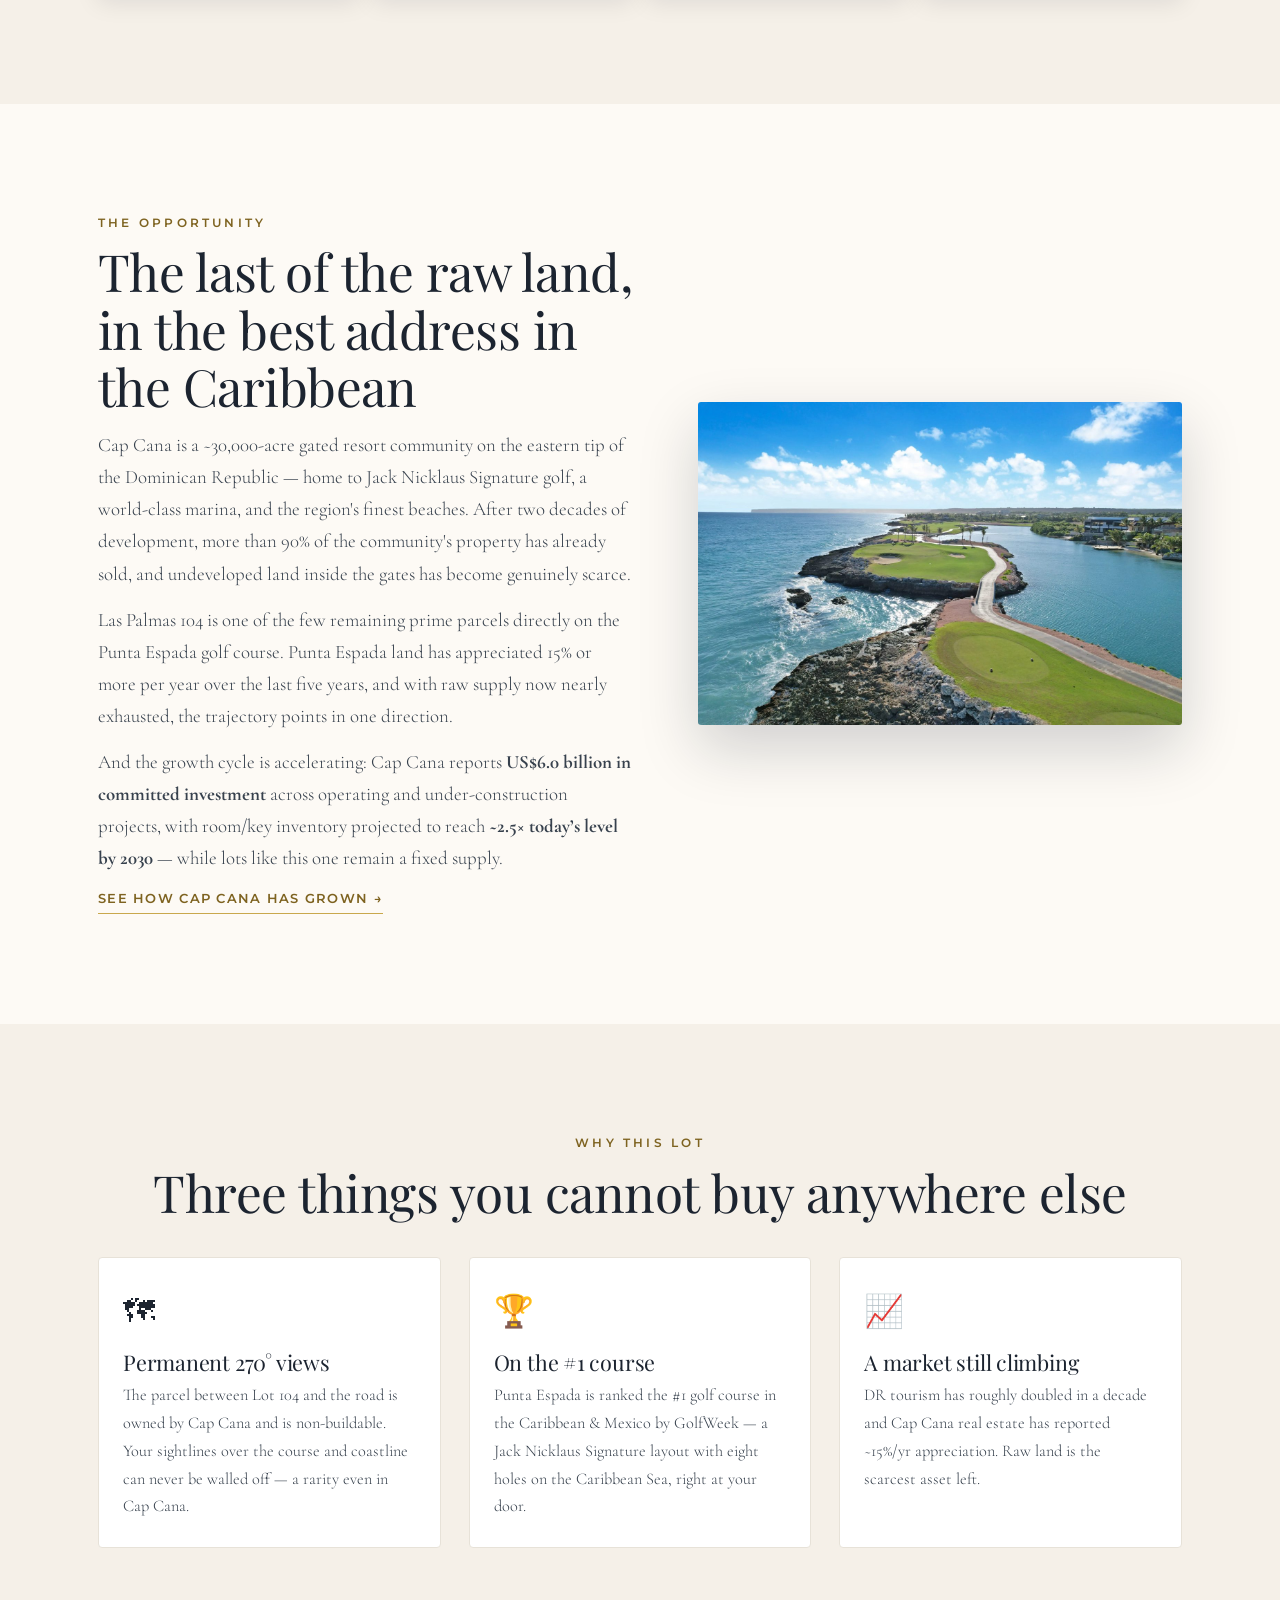
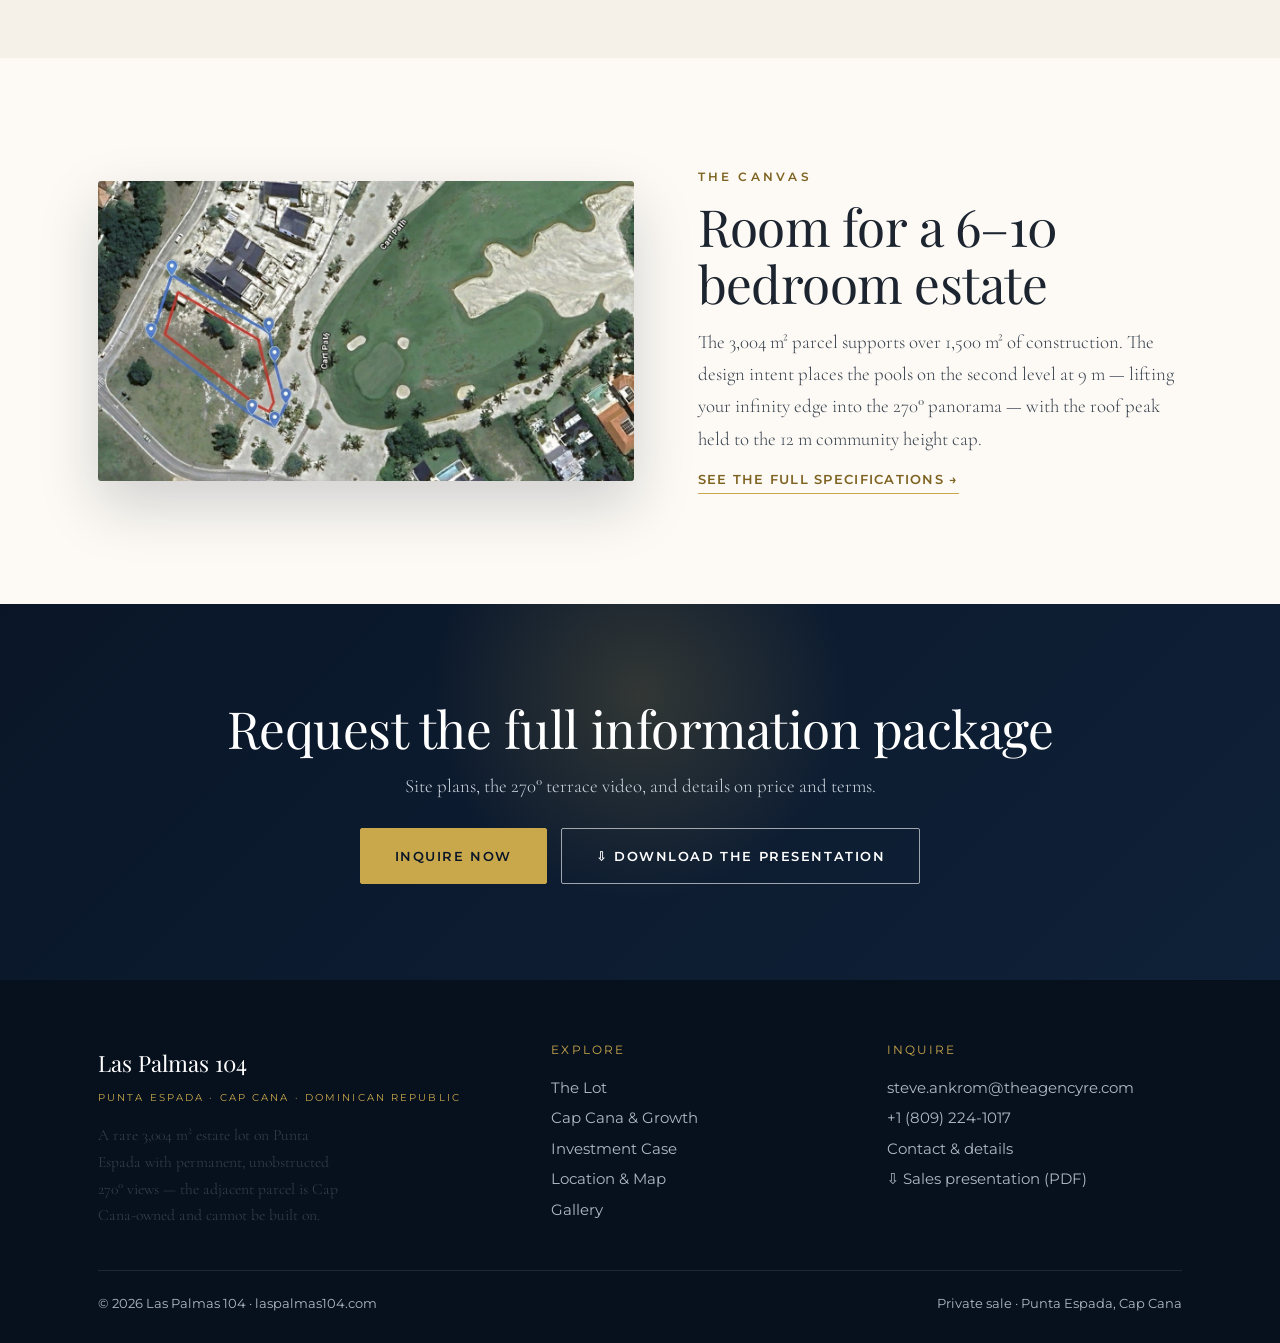
==== commit 188bcab3: "Homepage hero: use new Las Palmas 104 aerial (hero + og:image)" ====
--- a/index.html
+++ b/index.html
@@ -10,7 +10,7 @@
 <meta property="og:type" content="website">
 <meta property="og:title" content="Las Palmas 104 — Rare Estate Lot on Punta Espada, Cap Cana">
 <meta property="og:description" content="A rare 3,004 m² estate lot on the Punta Espada golf course, Cap Cana — with permanent, unobstructed 270° views. Raw land in Cap Cana is nearly sold out.">
-<meta property="og:image" content="https://www.laspalmas104.com/images/hero-lot-aerial.jpg">
+<meta property="og:image" content="https://www.laspalmas104.com/images/hero-las-palmas-104.jpg">
 <meta property="og:url" content="https://www.laspalmas104.com/">
 <meta name="twitter:card" content="summary_large_image">
 <link rel="stylesheet" href="assets/css/site.css?v=20260730d">
@@ -25,7 +25,7 @@
 <div class="mobile" id="mobile"><button class="close" aria-label="Close">&times;</button><a href="index.html">Home</a><a href="the-lot.html">The Lot</a><a href="cap-cana.html">Cap Cana</a><a href="investment.html">Investment</a><a href="returns.html">Returns</a><a href="location.html">Location</a><a href="gallery.html">Gallery</a><a href="index.html#video">&#9654; Video</a><a href="contact.html">Contact</a></div>
 
 <header class="hero">
-  <div class="hero-bg" style="background-image:url('images/hero-property.jpg')"></div>
+  <div class="hero-bg" style="background-image:url('images/hero-las-palmas-104.jpg')"></div>
   <div class="hero-inner container">
     <p class="overline">Punta Espada · Cap Cana · Dominican Republic</p>
     <h1>A Rare Estate Lot with<br>Permanent 270&deg; Views</h1>
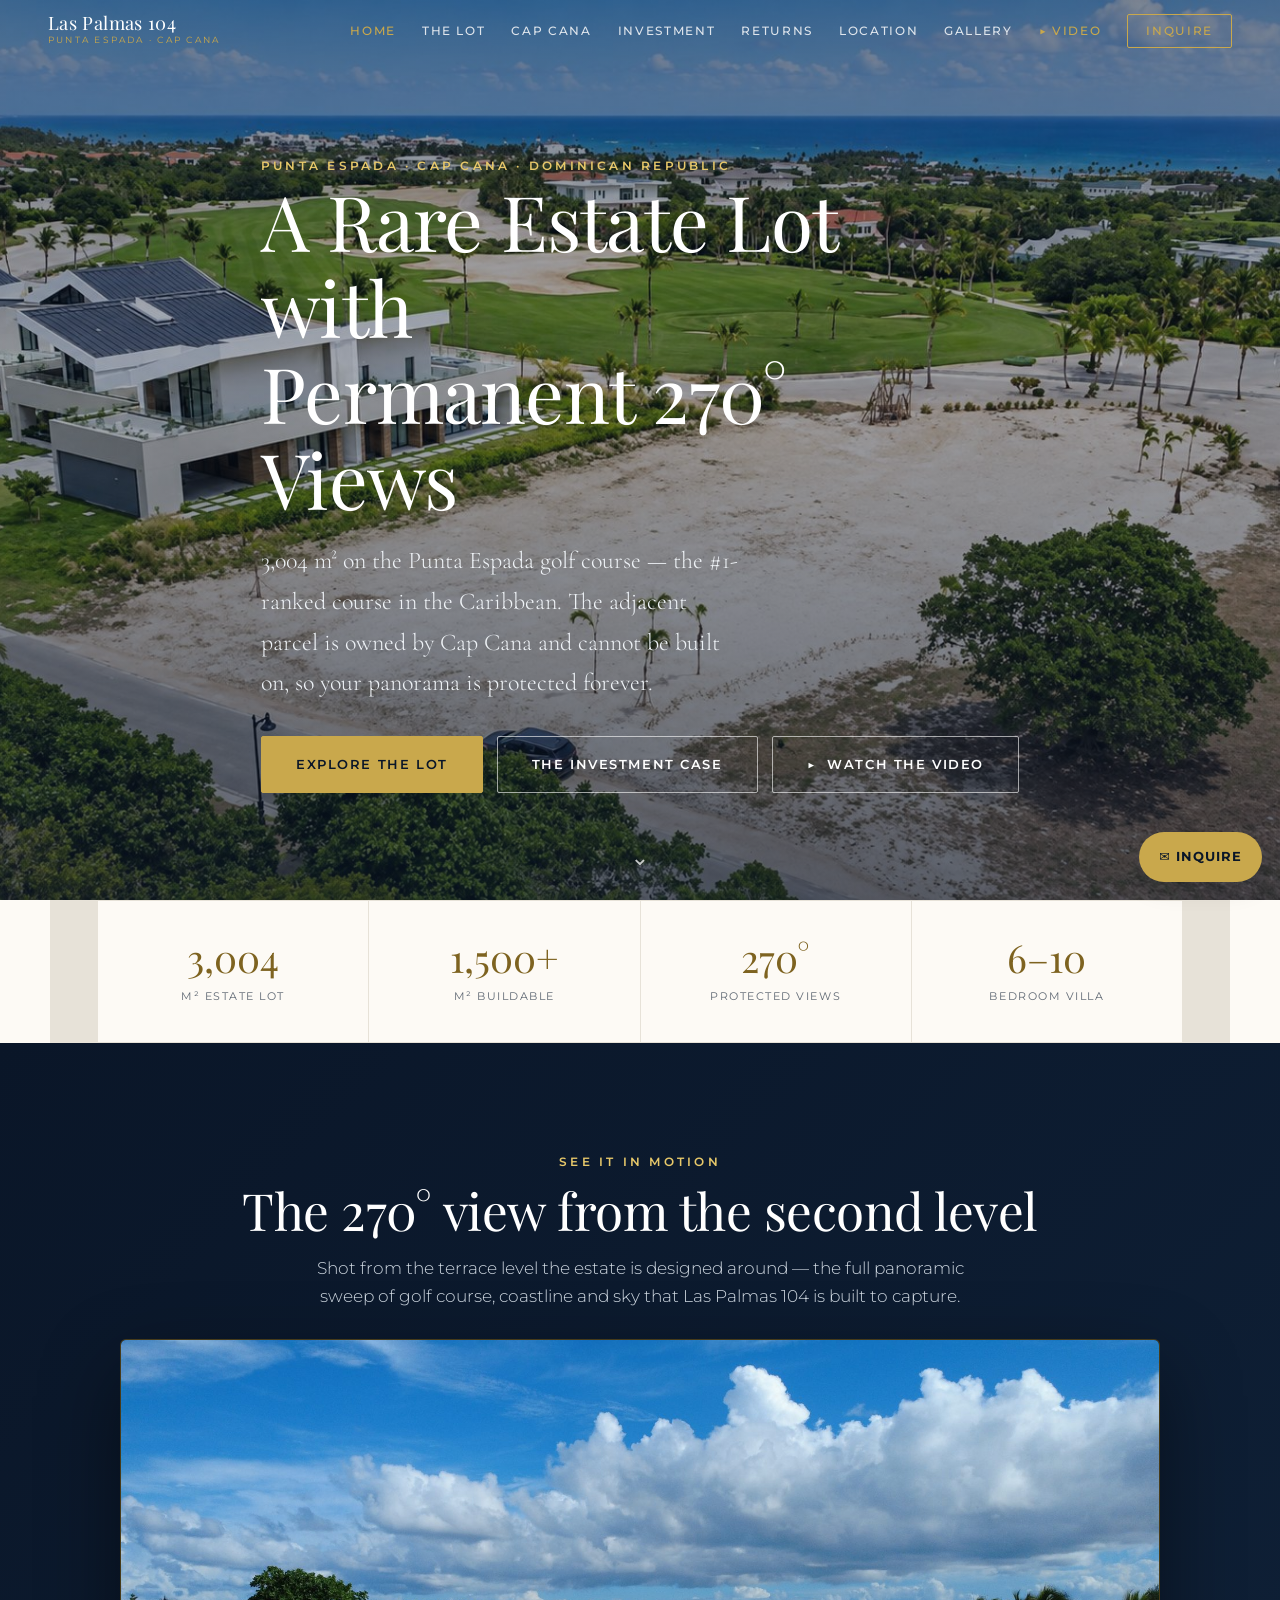
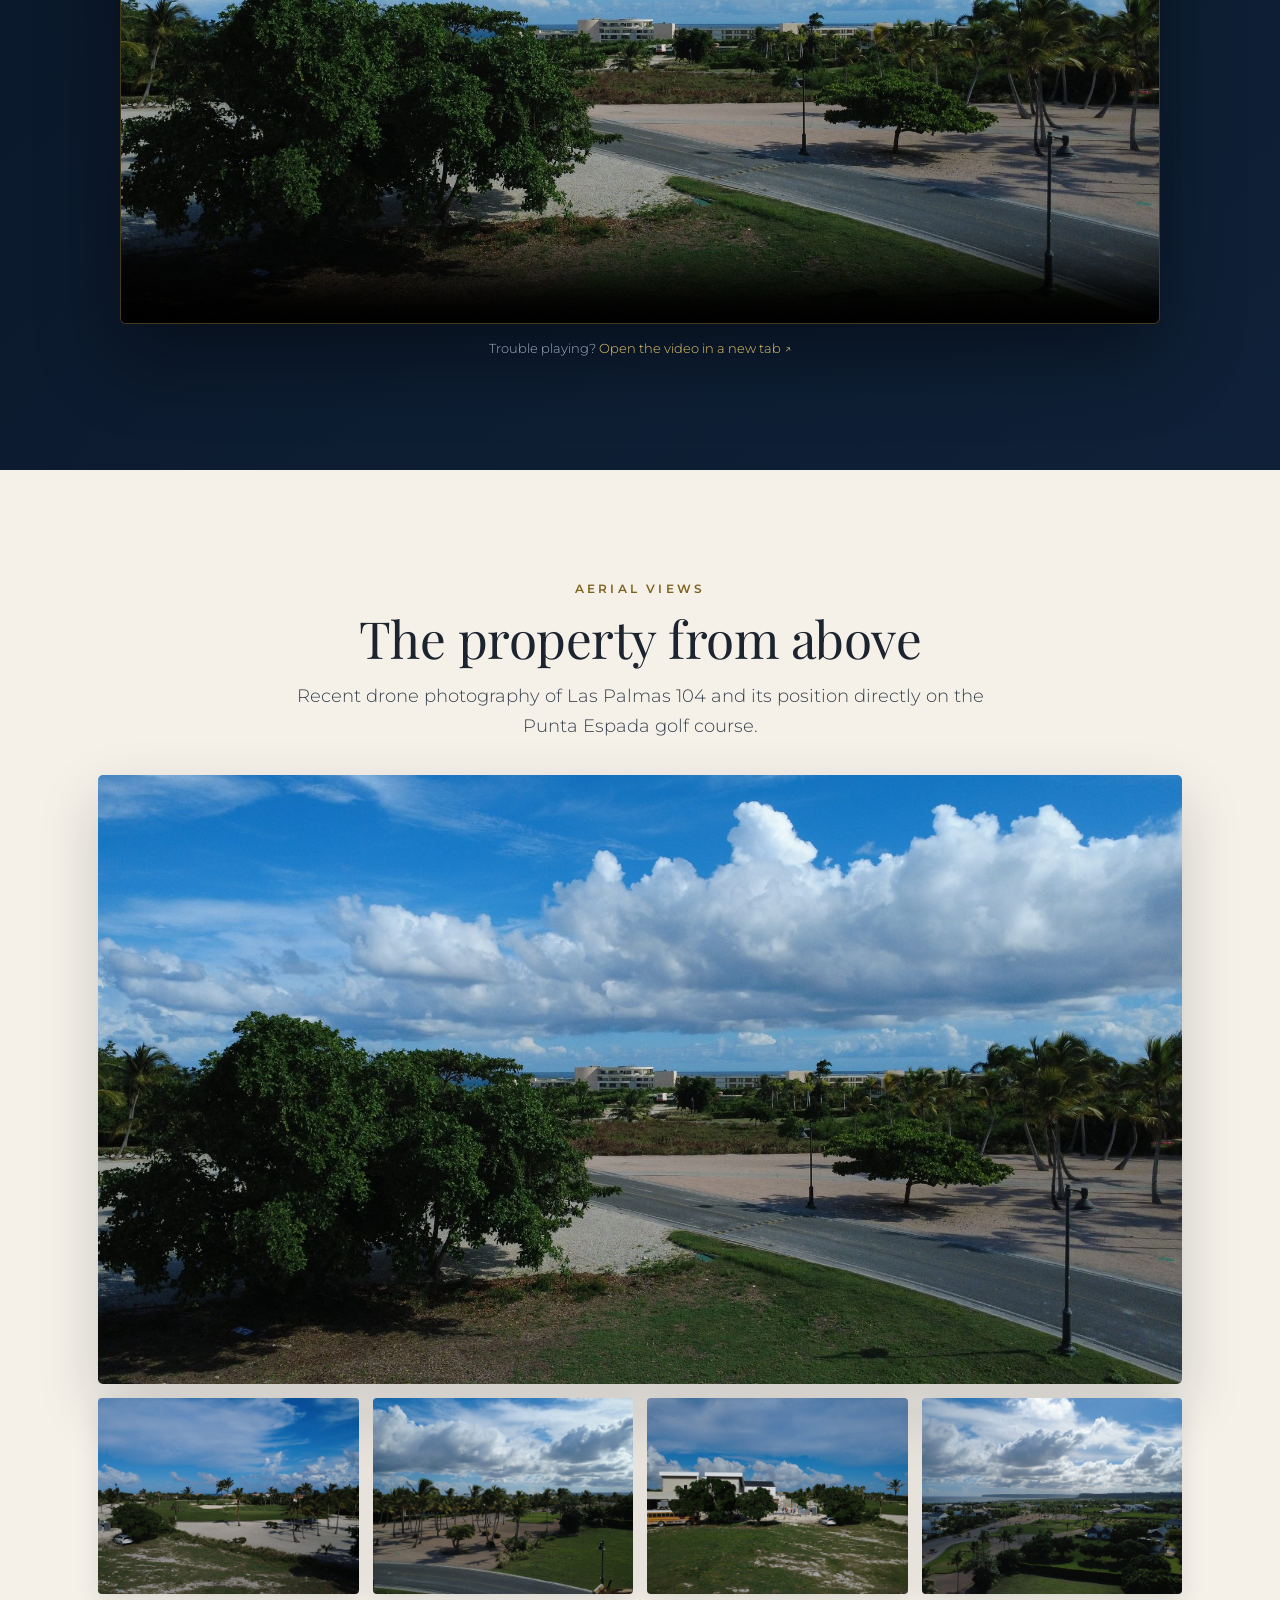
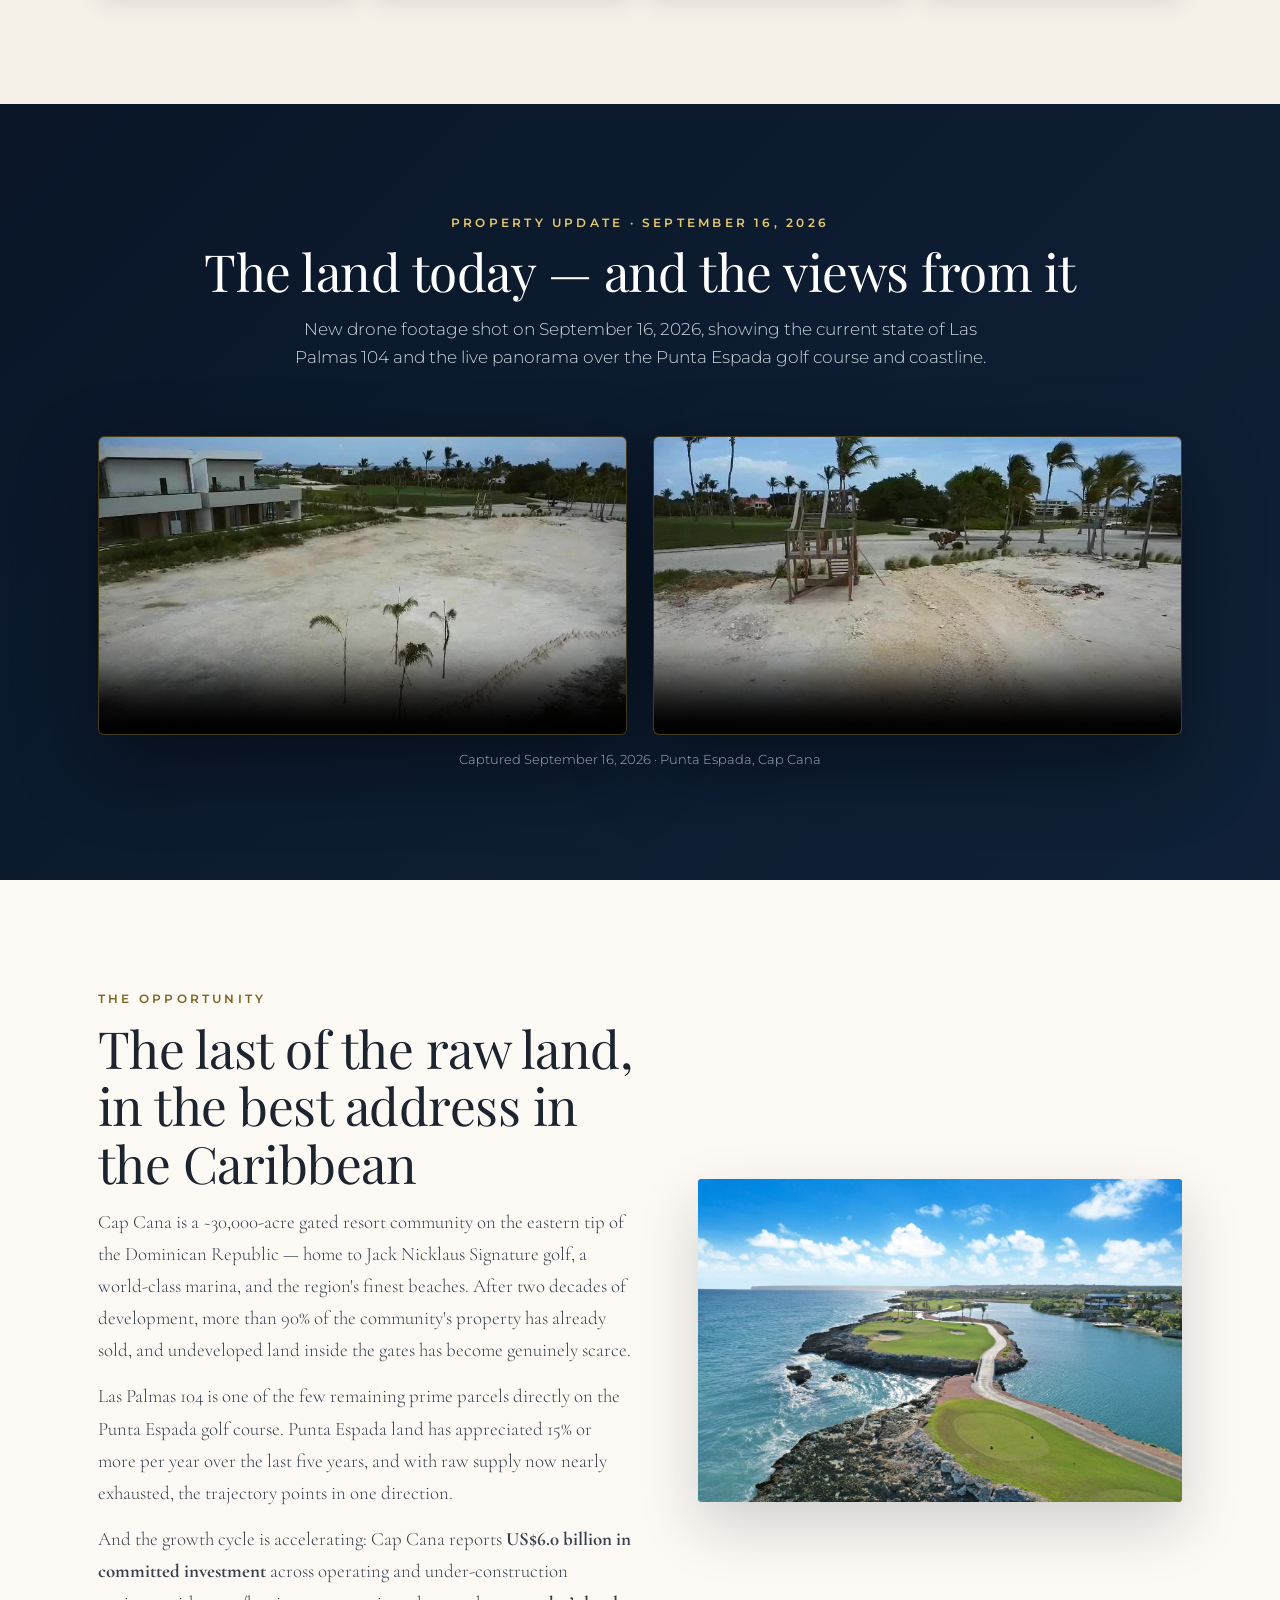
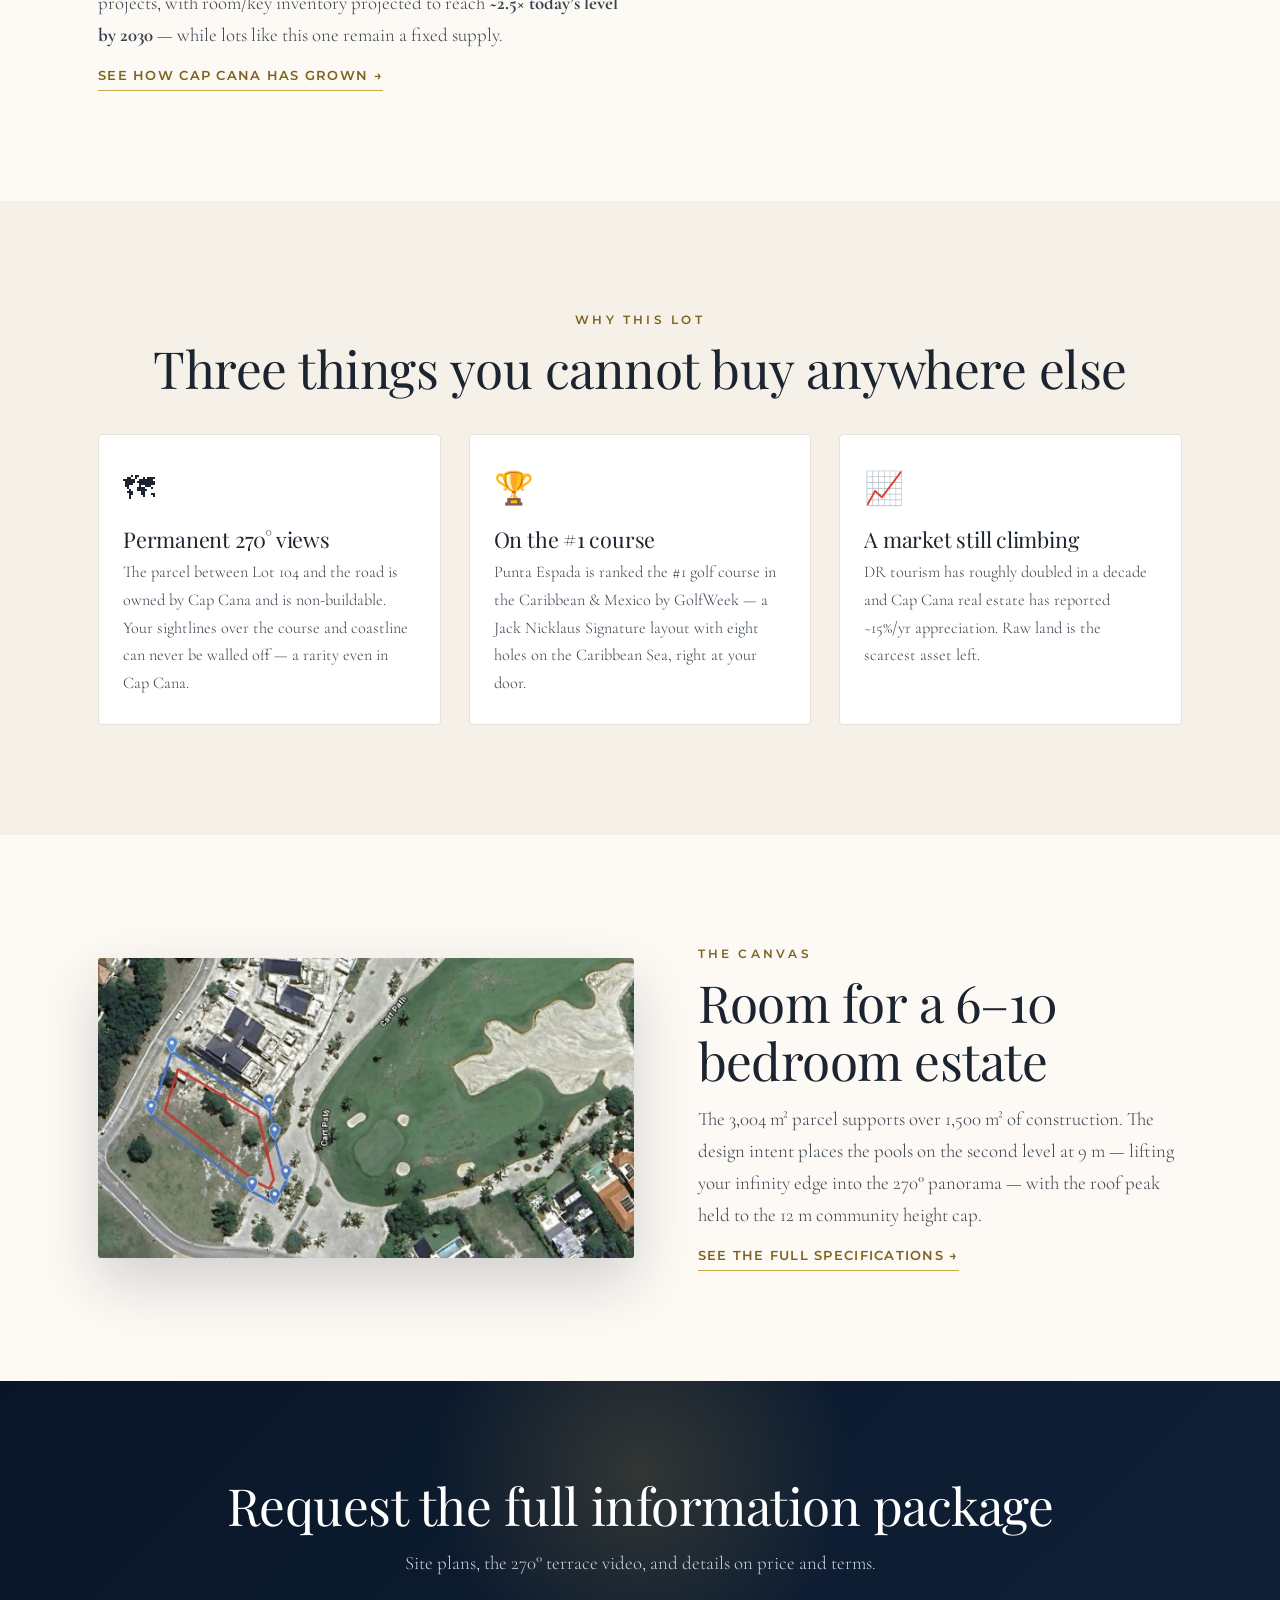
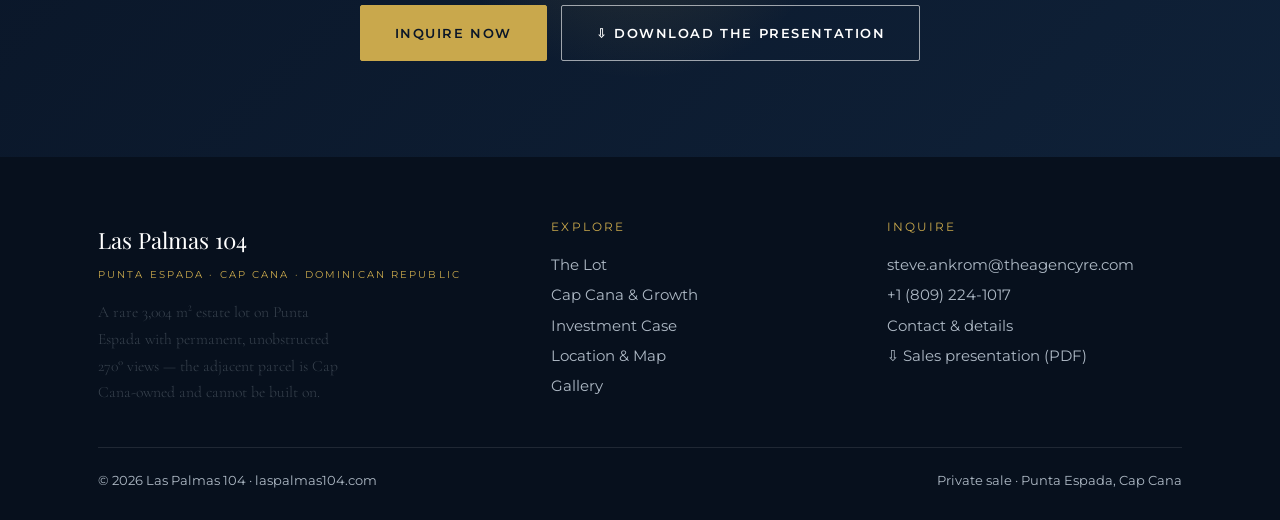
==== commit fb891138: "Add dated drone progress videos (Sept 16, 2026) to homepage" ====
--- a/index.html
+++ b/index.html
@@ -78,6 +78,27 @@
 </section>
 <div class="lb" id="lb"><button class="lb-close" aria-label="Close">&times;</button><img src="" alt=""></div>
 
+<section class="sec videofeat reveal">
+  <div class="container" style="text-align:center">
+    <p class="overline center">Property Update &middot; September 16, 2026</p>
+    <h2 class="center">The land today &mdash; and the views from it</h2>
+    <p class="fine center" style="max-width:64ch;margin:6px auto 0;font-size:1.05rem">New drone footage shot on September 16, 2026, showing the current state of Las Palmas 104 and the live panorama over the Punta Espada golf course and coastline.</p>
+    <div class="videos">
+      <div class="vplayer">
+        <video controls preload="metadata" playsinline poster="images/video-progress-2026-09-16-a.jpg">
+          <source src="videos/drone-progress-2026-09-16-a.mp4" type="video/mp4">
+        </video>
+      </div>
+      <div class="vplayer">
+        <video controls preload="metadata" playsinline poster="images/video-progress-2026-09-16-b.jpg">
+          <source src="videos/drone-progress-2026-09-16-b.mp4" type="video/mp4">
+        </video>
+      </div>
+    </div>
+    <p class="fine center vnote">Captured September 16, 2026 &middot; Punta Espada, Cap Cana</p>
+  </div>
+</section>
+
 <section class="sec reveal">
   <div class="container split">
     <div class="split-txt">
